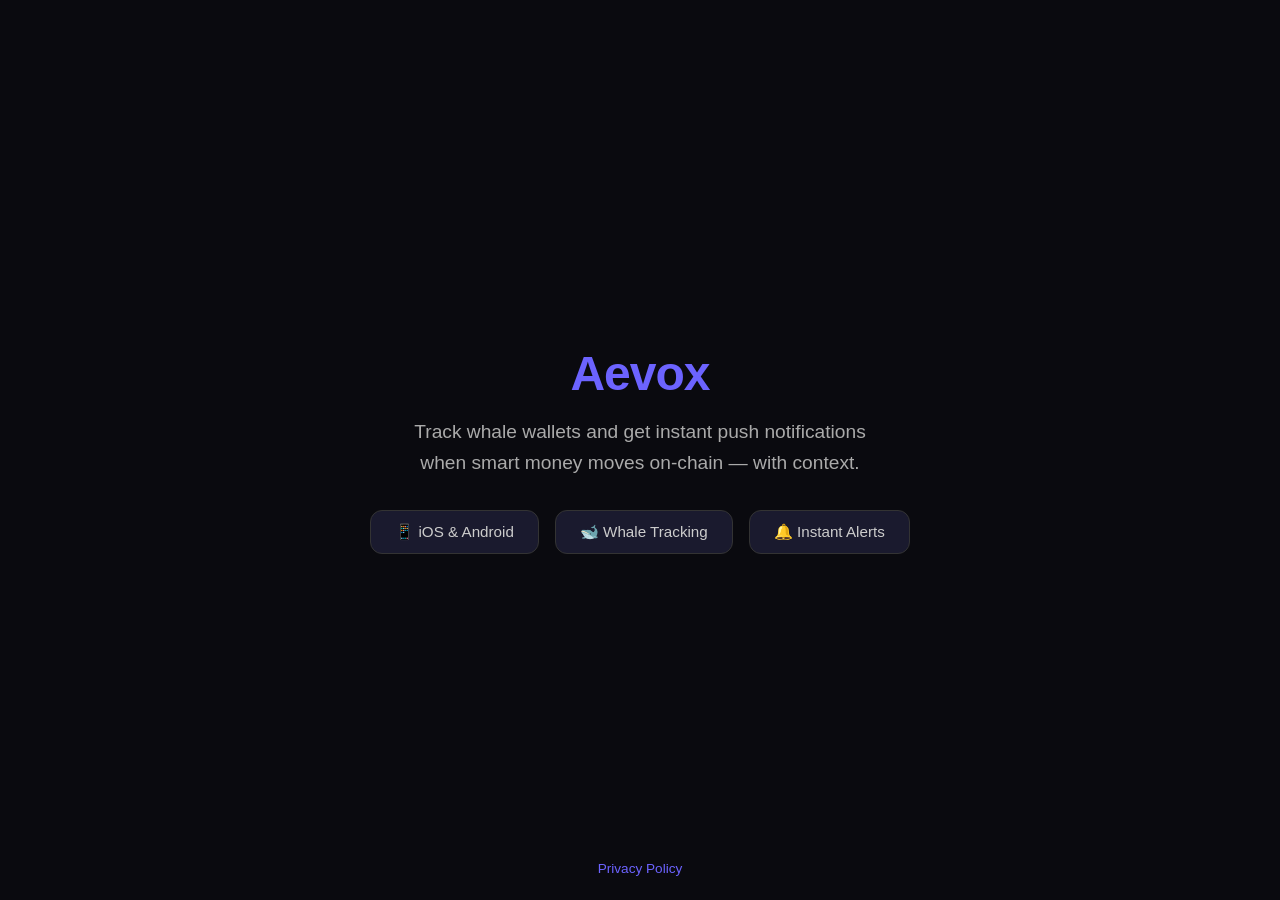
==== index.html @ 90ccec58 "Create index.html" ====
<!DOCTYPE html>
<html lang="en">
<head>
  <meta charset="UTF-8">
  <meta name="viewport" content="width=device-width, initial-scale=1.0">
  <title>Aevox — Whale Wallet Tracker</title>
  <style>
    * { margin: 0; padding: 0; box-sizing: border-box; }
    body { background: #0a0a0f; color: #fff; font-family: -apple-system, BlinkMacSystemFont, 'Segoe UI', sans-serif; min-height: 100vh; display: flex; flex-direction: column; align-items: center; justify-content: center; text-align: center; padding: 2rem; }
    h1 { font-size: 3rem; font-weight: 700; letter-spacing: -1px; margin-bottom: 1rem; }
    h1 span { color: #6C63FF; }
    p { font-size: 1.2rem; color: #aaa; max-width: 500px; line-height: 1.6; margin-bottom: 2rem; }
    .badges { display: flex; gap: 1rem; justify-content: center; flex-wrap: wrap; }
    .badge { background: #1a1a2e; border: 1px solid #333; padding: 0.75rem 1.5rem; border-radius: 12px; font-size: 0.95rem; color: #ccc; }
    footer { position: fixed; bottom: 1.5rem; font-size: 0.85rem; color: #555; }
    footer a { color: #6C63FF; text-decoration: none; }
  </style>
</head>
<body>
  <h1><span>Aevox</span></h1>
  <p>Track whale wallets and get instant push notifications when smart money moves on-chain — with context.</p>
  <div class="badges">
    <div class="badge">📱 iOS &amp; Android</div>
    <div class="badge">🐋 Whale Tracking</div>
    <div class="badge">🔔 Instant Alerts</div>
  </div>
  <footer><a href="privacy.html">Privacy Policy</a></footer>
</body>
</html>
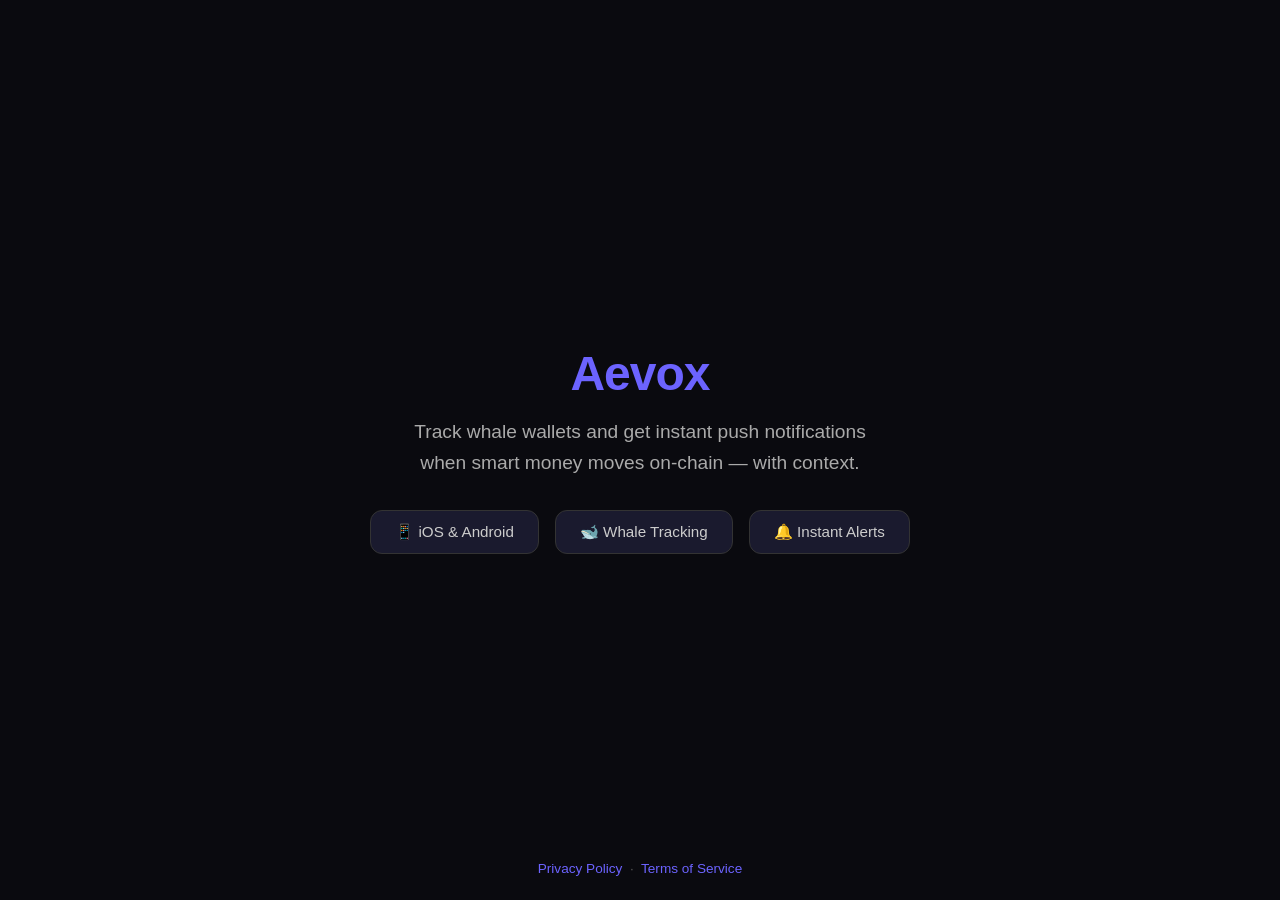
==== commit a6c0701e: "privacy and terms updates" ====
--- a/index.html
+++ b/index.html
@@ -24,6 +24,6 @@
     <div class="badge">🐋 Whale Tracking</div>
     <div class="badge">🔔 Instant Alerts</div>
   </div>
-  <footer><a href="privacy.html">Privacy Policy</a></footer>
+  <footer><a href="privacy.html">Privacy Policy</a> &nbsp;·&nbsp; <a href="terms.html">Terms of Service</a></footer>
 </body>
 </html>
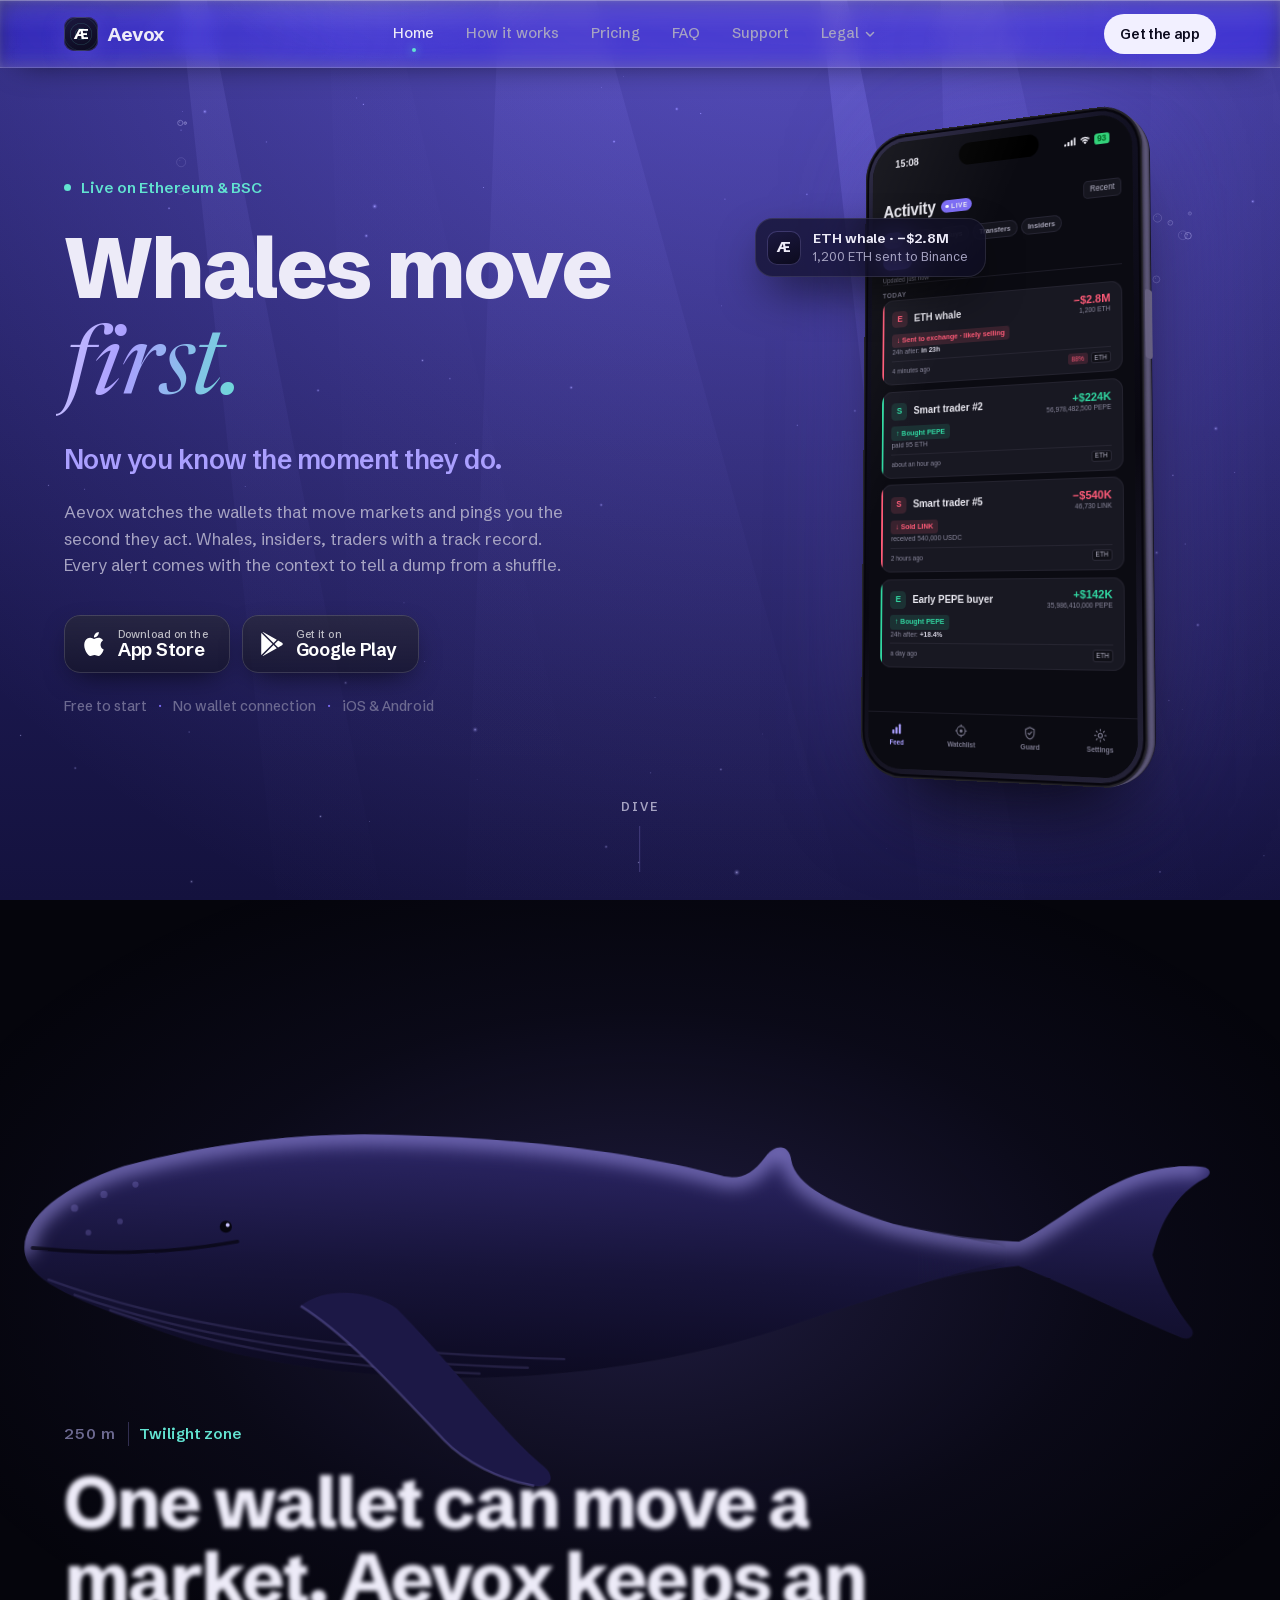
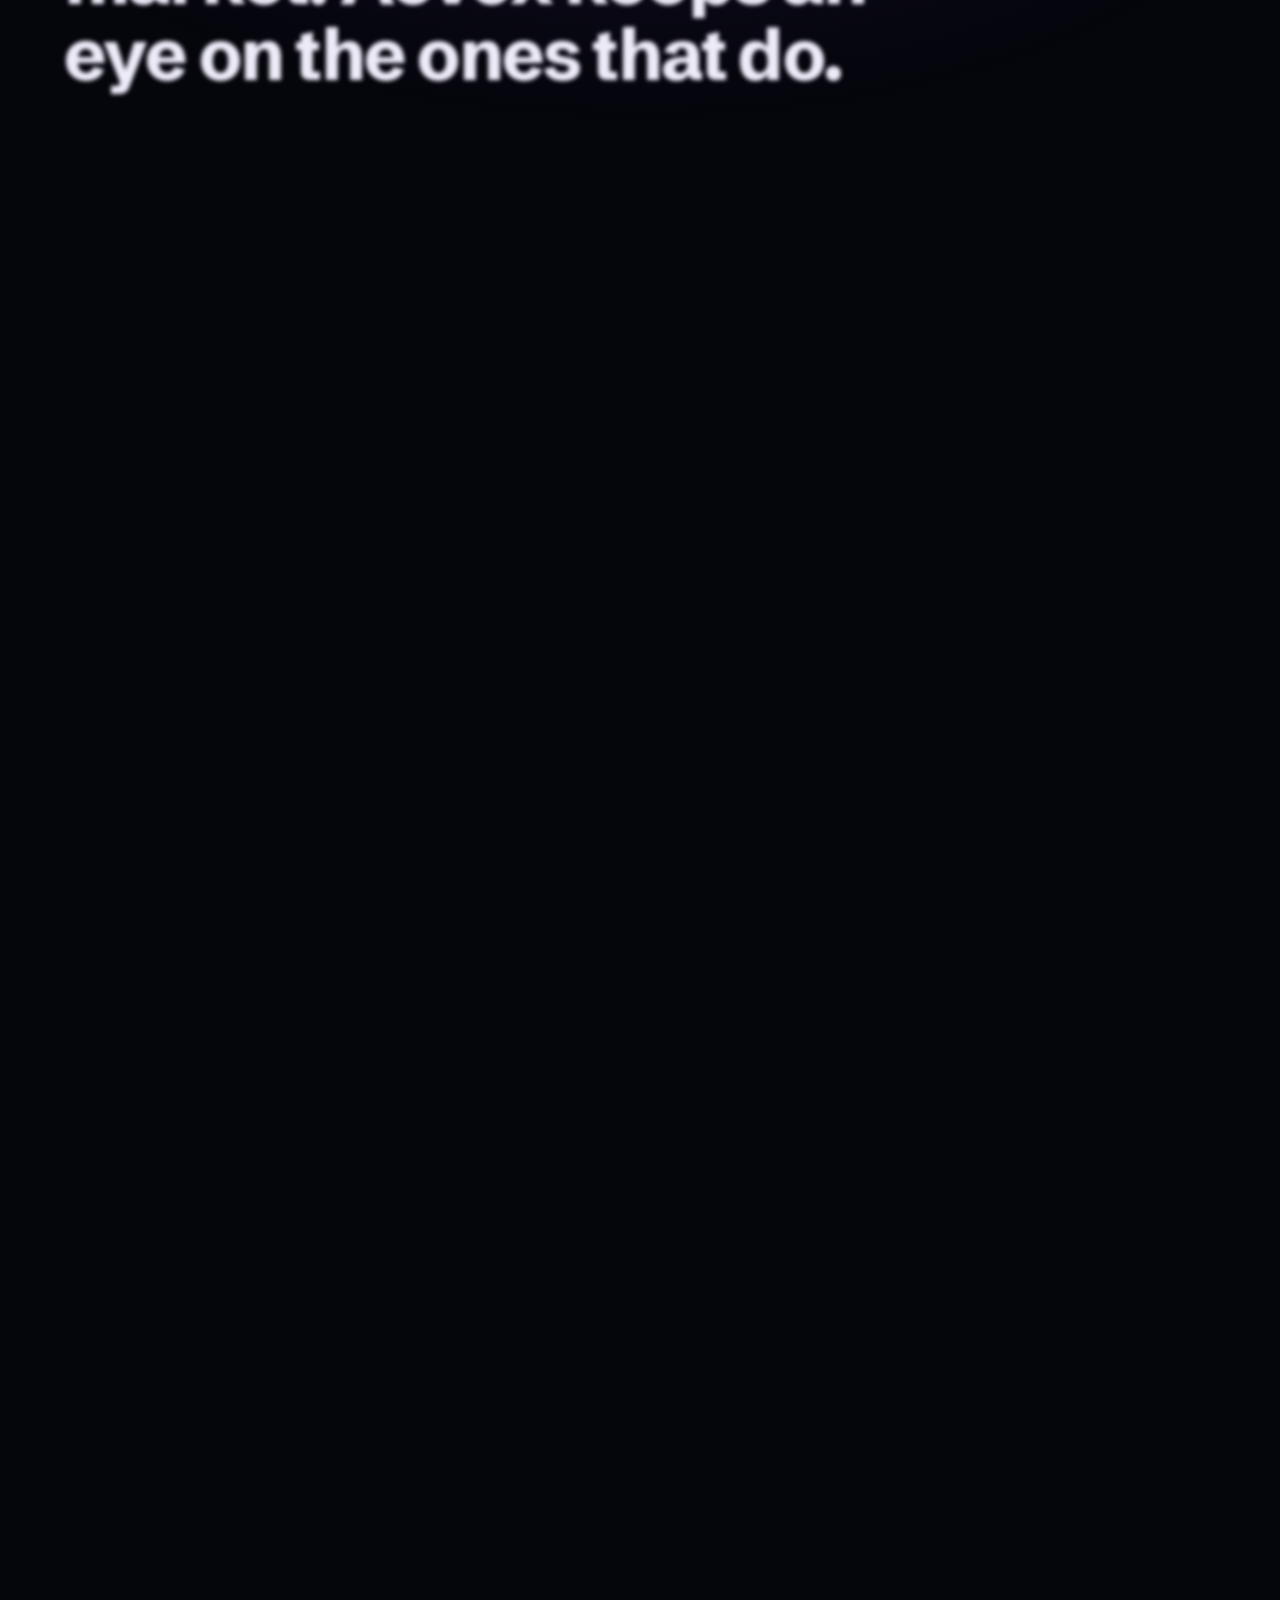
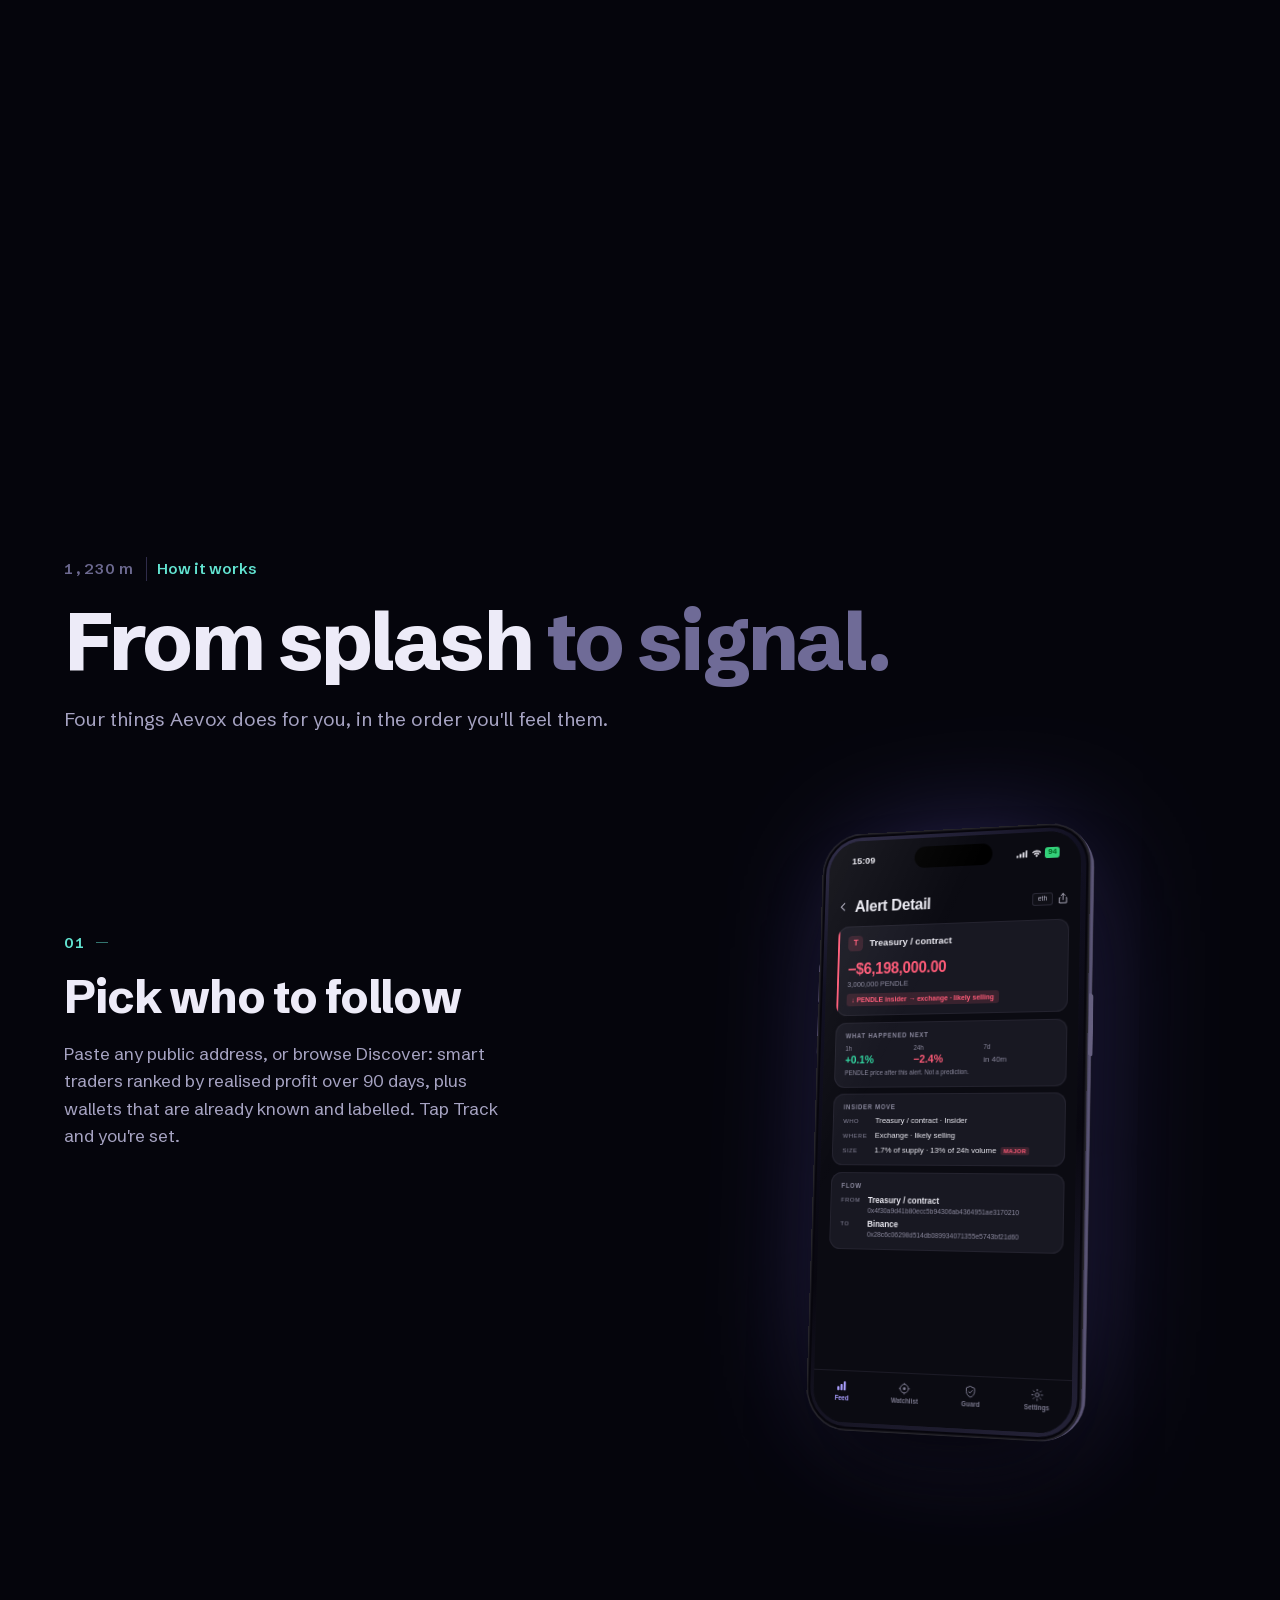
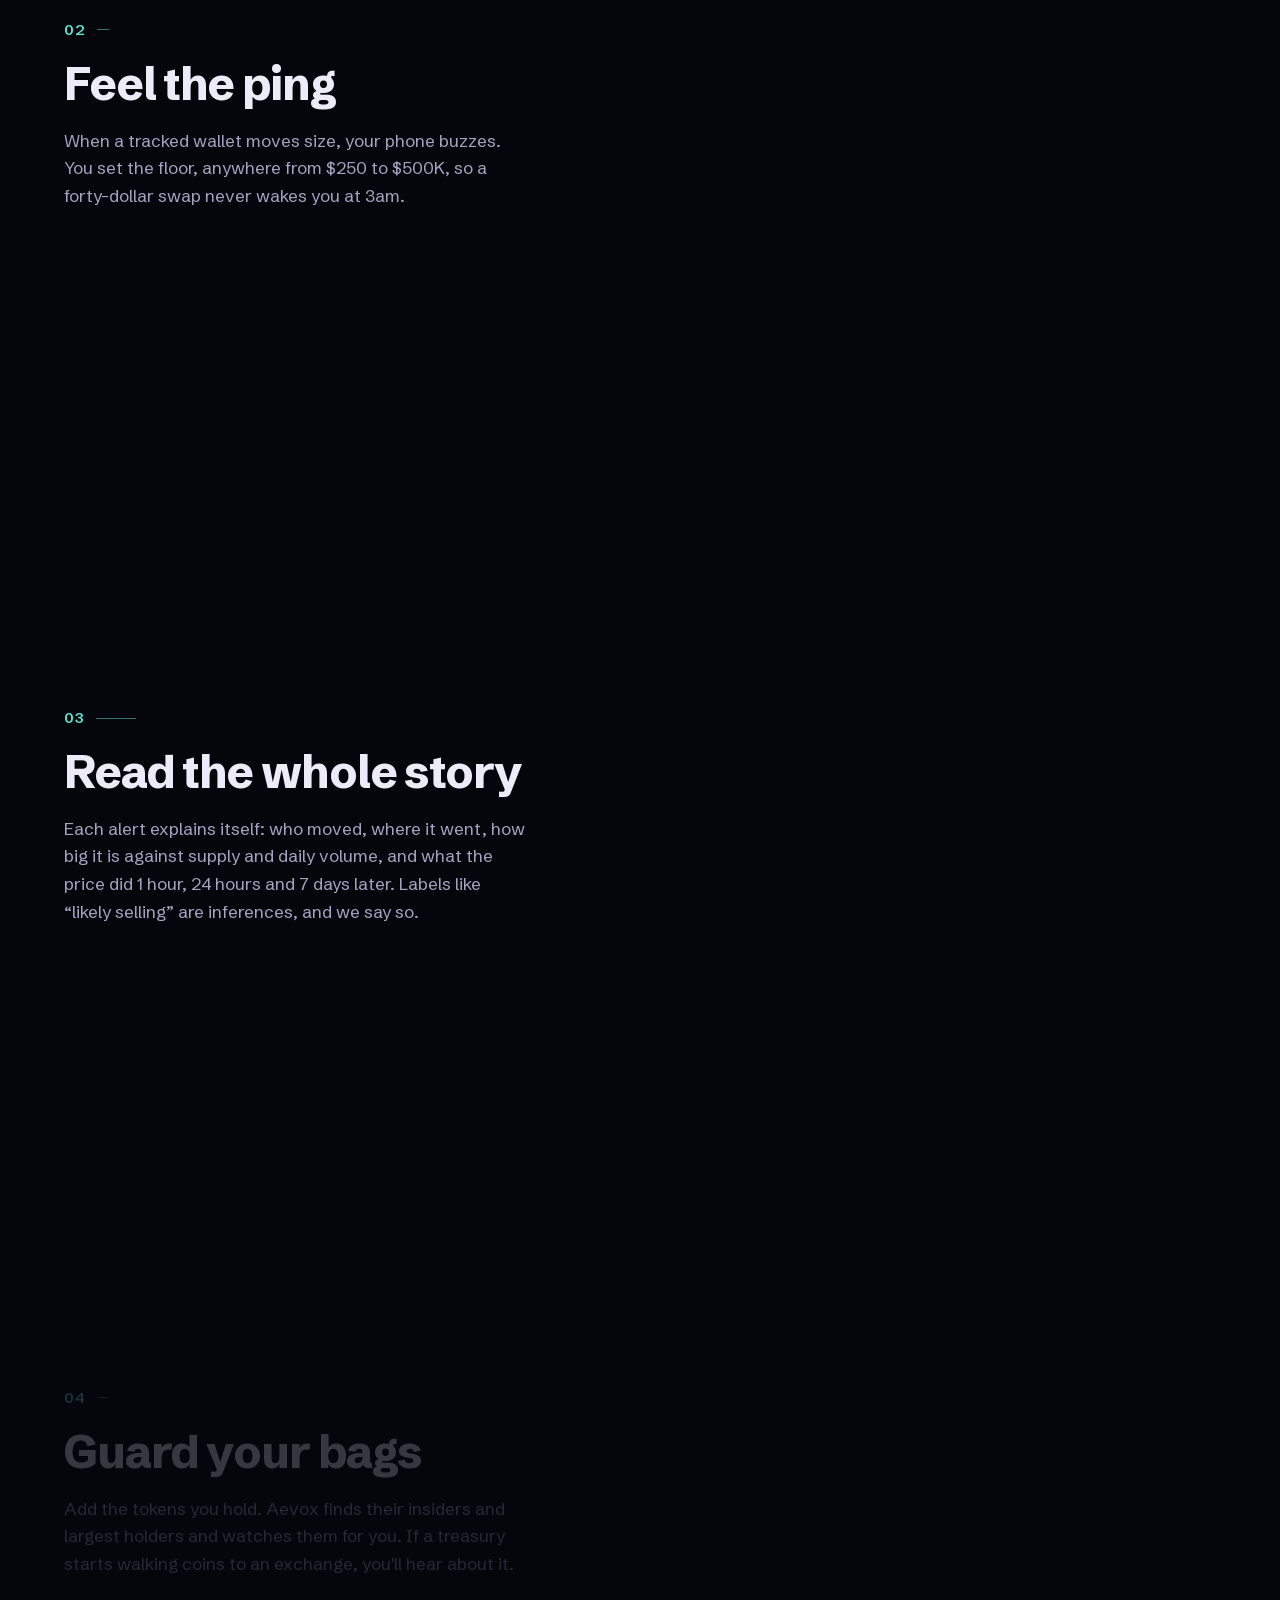
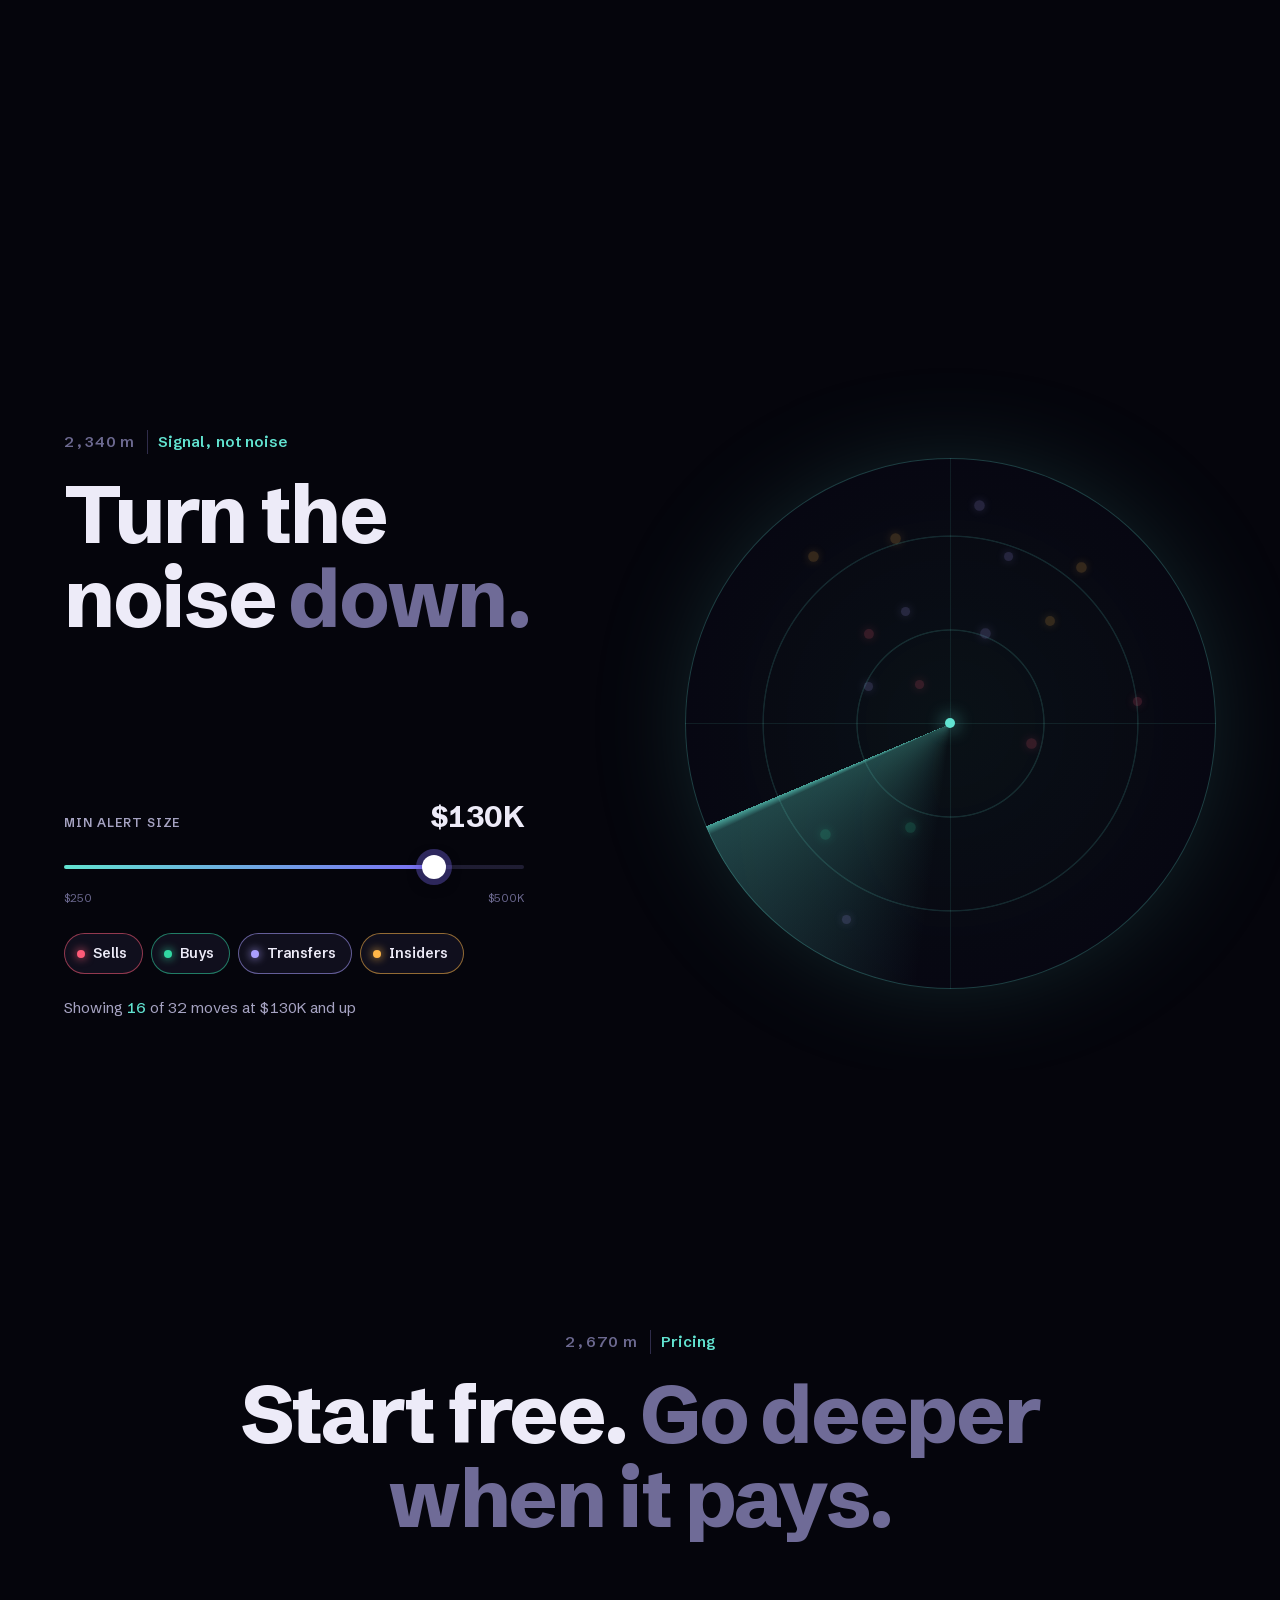
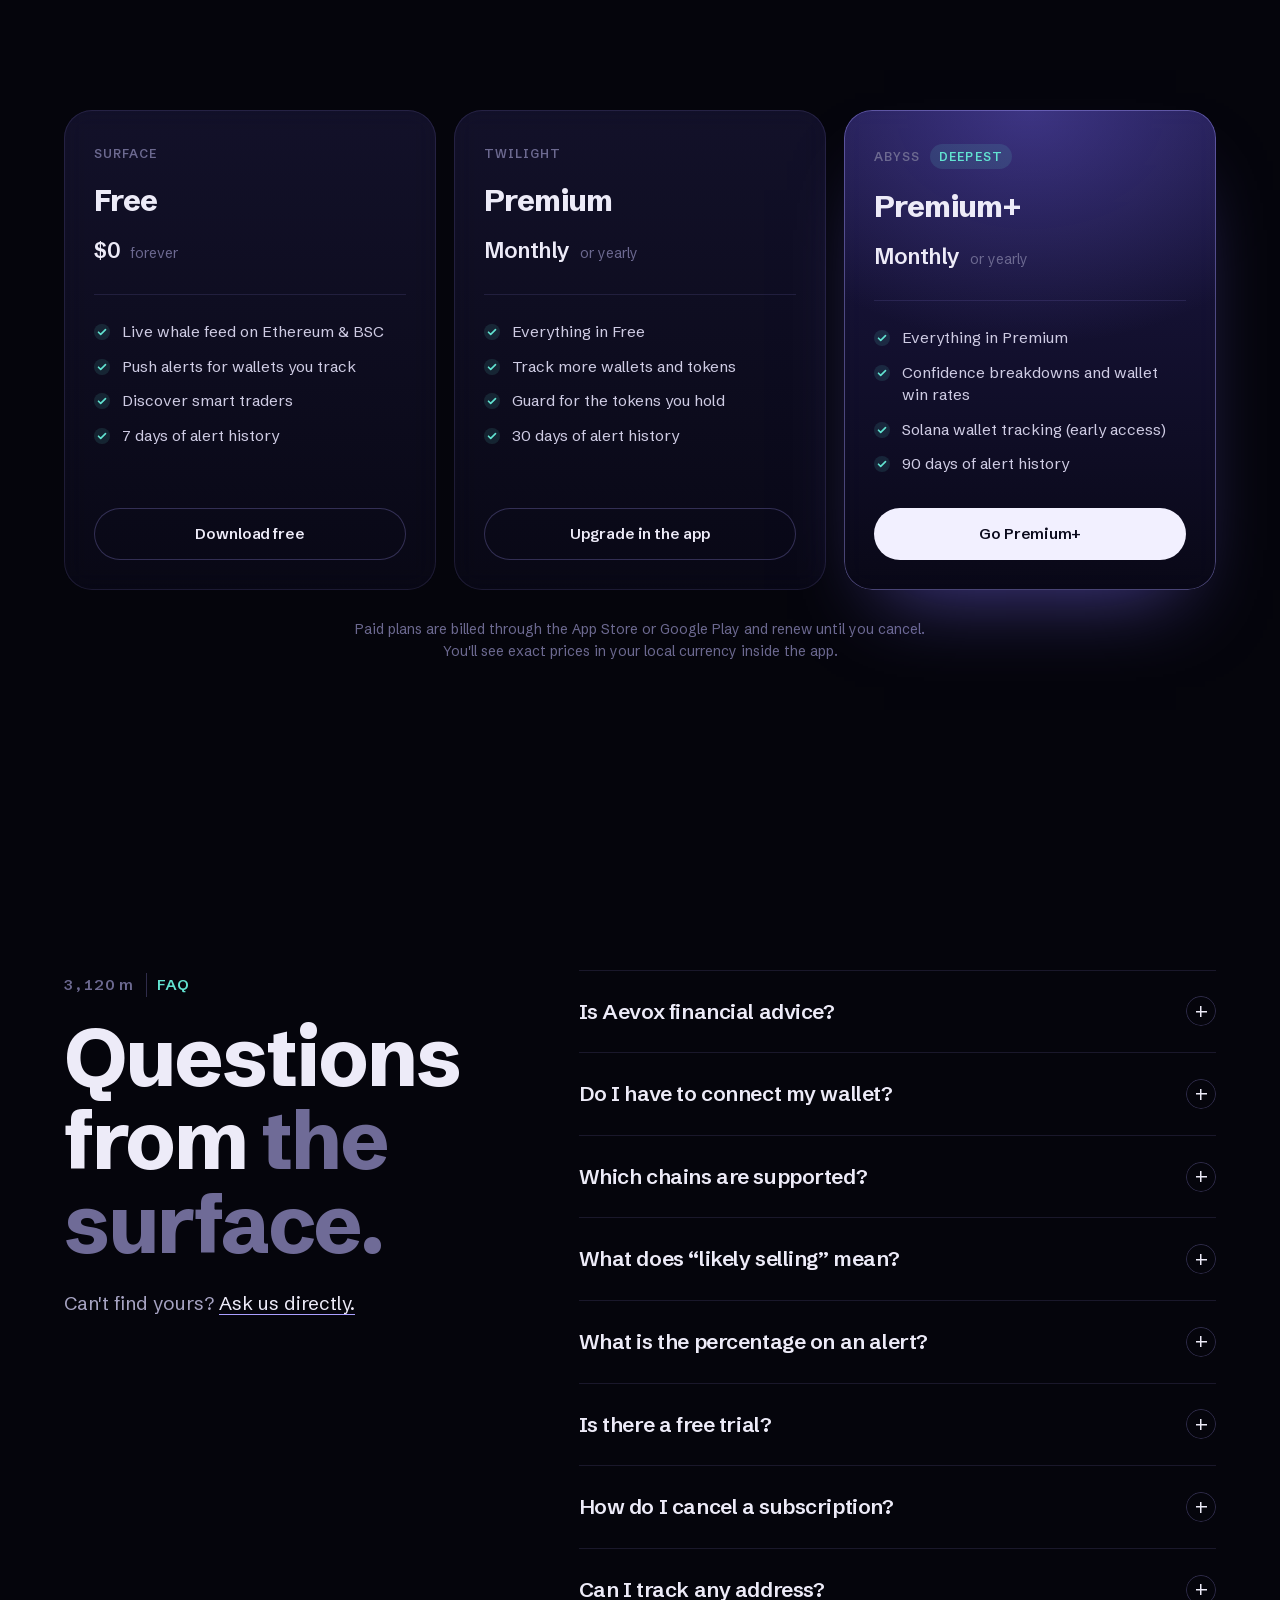
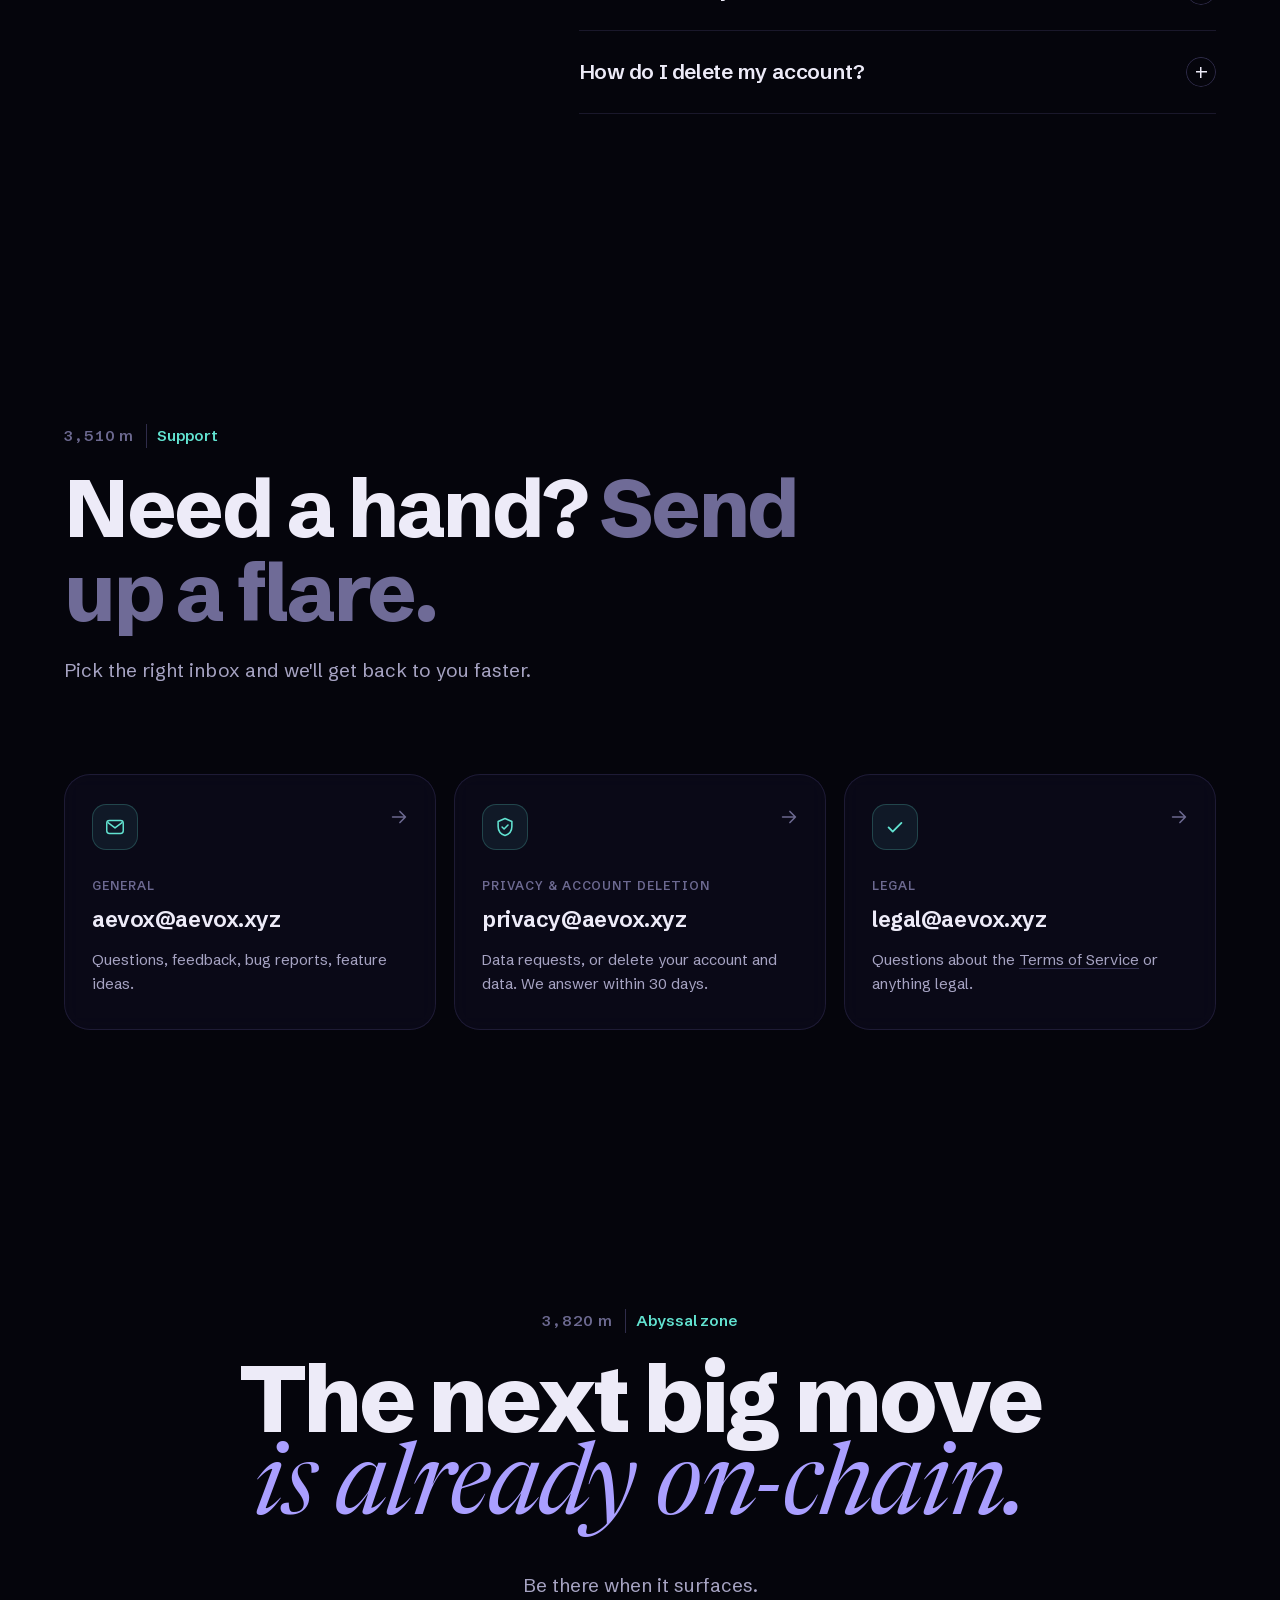
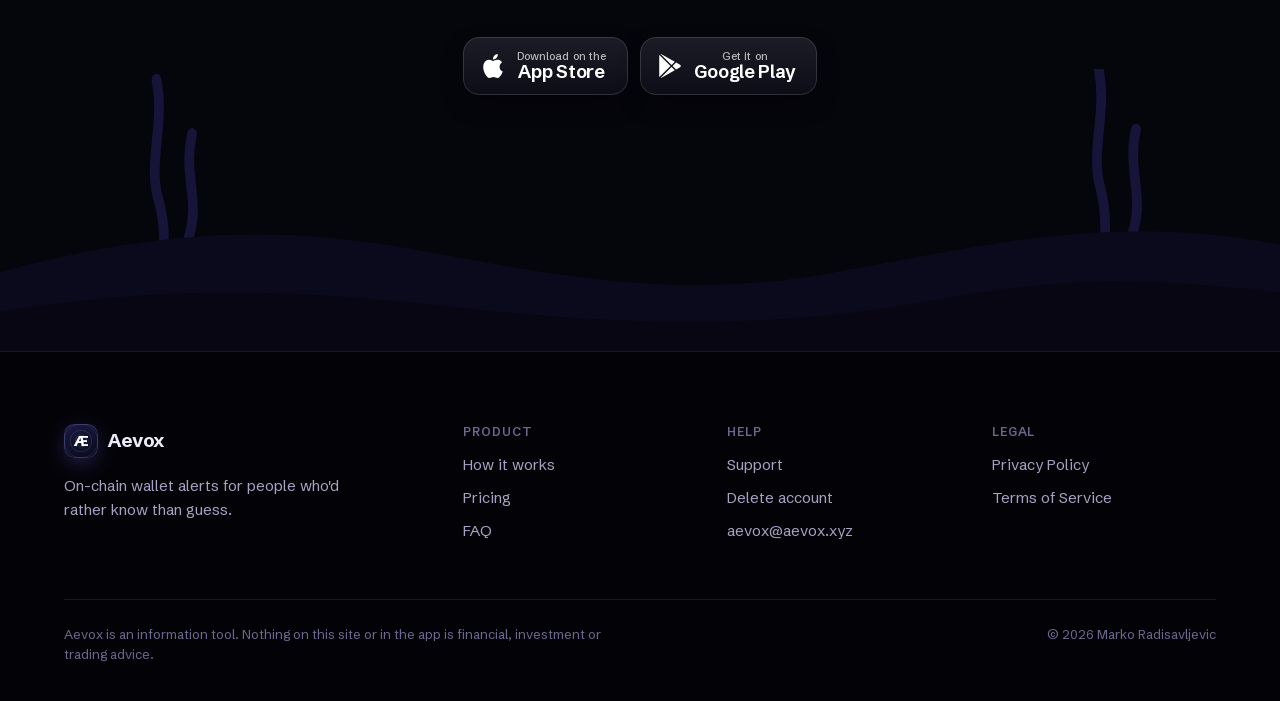
==== commit 23d49945: "initial landing page-wrapup" ====
--- a/index.html
+++ b/index.html
@@ -1,29 +1,532 @@
 <!DOCTYPE html>
-<html lang="en">
+<html lang="en" class="no-js">
 <head>
   <meta charset="UTF-8">
-  <meta name="viewport" content="width=device-width, initial-scale=1.0">
-  <title>Aevox — Whale Wallet Tracker</title>
-  <style>
-    * { margin: 0; padding: 0; box-sizing: border-box; }
-    body { background: #0a0a0f; color: #fff; font-family: -apple-system, BlinkMacSystemFont, 'Segoe UI', sans-serif; min-height: 100vh; display: flex; flex-direction: column; align-items: center; justify-content: center; text-align: center; padding: 2rem; }
-    h1 { font-size: 3rem; font-weight: 700; letter-spacing: -1px; margin-bottom: 1rem; }
-    h1 span { color: #6C63FF; }
-    p { font-size: 1.2rem; color: #aaa; max-width: 500px; line-height: 1.6; margin-bottom: 2rem; }
-    .badges { display: flex; gap: 1rem; justify-content: center; flex-wrap: wrap; }
-    .badge { background: #1a1a2e; border: 1px solid #333; padding: 0.75rem 1.5rem; border-radius: 12px; font-size: 0.95rem; color: #ccc; }
-    footer { position: fixed; bottom: 1.5rem; font-size: 0.85rem; color: #555; }
-    footer a { color: #6C63FF; text-decoration: none; }
-  </style>
+  <meta name="viewport" content="width=device-width, initial-scale=1, viewport-fit=cover">
+  <title>Aevox: Whale Wallet Alerts for iOS &amp; Android</title>
+  <meta name="description" content="Aevox tracks whale wallets, insiders and smart traders on-chain and sends you a push alert the moment they move, with the context to understand why.">
+  <meta name="apple-itunes-app" content="app-id=6760921113">
+  <meta name="theme-color" content="#04040a">
+  <link rel="canonical" href="https://aevox.xyz/">
+
+  <meta property="og:type" content="website">
+  <meta property="og:site_name" content="Aevox">
+  <meta property="og:url" content="https://aevox.xyz/">
+  <meta property="og:title" content="Aevox: Whales move first. Now you know the moment they do.">
+  <meta property="og:description" content="Real-time whale alerts, insider selling warnings and smart traders worth following. Free on iOS and Android.">
+  <meta property="og:image" content="https://aevox.xyz/assets/img/og-image.jpg">
+  <meta property="og:image:width" content="1200">
+  <meta property="og:image:height" content="630">
+  <meta name="twitter:card" content="summary_large_image">
+
+  <link rel="icon" href="/assets/img/favicon.svg" type="image/svg+xml">
+  <link rel="apple-touch-icon" href="/assets/img/apple-touch-icon.png">
+  <link rel="preload" href="/assets/fonts/schibsted-grotesk.woff2" as="font" type="font/woff2" crossorigin>
+  <link rel="preload" href="/assets/fonts/newsreader-italic.woff2" as="font" type="font/woff2" crossorigin>
+  <link rel="stylesheet" href="/assets/css/site.css">
+  <link rel="stylesheet" href="/assets/css/home.css">
 </head>
-<body>
-  <h1><span>Aevox</span></h1>
-  <p>Track whale wallets and get instant push notifications when smart money moves on-chain — with context.</p>
-  <div class="badges">
-    <div class="badge">📱 iOS &amp; Android</div>
-    <div class="badge">🐋 Whale Tracking</div>
-    <div class="badge">🔔 Instant Alerts</div>
+
+<body class="home">
+  <a class="skip-link" href="#main">Skip to content</a>
+
+  <!-- Icon sprite -->
+  <svg width="0" height="0" style="position:absolute" aria-hidden="true">
+    <filter id="nav-glass" x="0" y="0" width="100%" height="100%" color-interpolation-filters="sRGB">
+      <feTurbulence type="fractalNoise" baseFrequency="0.0035 0.045" numOctaves="2" seed="7" result="noise"/>
+      <feGaussianBlur in="noise" stdDeviation="2.5" result="soft"/>
+      <feDisplacementMap in="SourceGraphic" in2="soft" scale="34" xChannelSelector="R" yChannelSelector="G"/>
+    </filter>
+    <symbol id="i-apple" viewBox="0 0 24 24"><path fill="currentColor" d="M12.152 6.896c-.948 0-2.415-1.078-3.96-1.04-2.04.027-3.91 1.183-4.961 3.014-2.117 3.675-.546 9.103 1.519 12.09 1.013 1.454 2.208 3.09 3.792 3.039 1.52-.065 2.09-.987 3.935-.987 1.831 0 2.35.987 3.96.948 1.637-.026 2.676-1.48 3.676-2.948 1.156-1.688 1.636-3.325 1.662-3.415-.039-.013-3.182-1.221-3.22-4.857-.026-3.04 2.48-4.494 2.597-4.559-1.429-2.09-3.623-2.324-4.39-2.376-2-.156-3.675 1.09-4.61 1.09zM15.53 3.83c.843-1.012 1.4-2.427 1.245-3.83-1.207.052-2.662.805-3.532 1.818-.78.896-1.454 2.338-1.273 3.714 1.338.104 2.715-.688 3.559-1.701"/></symbol>
+    <symbol id="i-play" viewBox="0 0 24 24"><path fill="currentColor" d="M22.018 13.298l-3.919 2.218-3.515-3.493 3.543-3.521 3.891 2.202a1.49 1.49 0 0 1 0 2.594zM1.337.924a1.486 1.486 0 0 0-.112.568v21.017c0 .217.045.419.124.6l11.155-11.087L1.337.924zm12.207 10.065l3.258-3.238L3.45.195a1.466 1.466 0 0 0-.946-.179l11.04 10.973zm0 2.067l-11 10.933c.298.036.612-.016.906-.183l13.324-7.54-3.23-3.21z"/></symbol>
+    <symbol id="i-chev" viewBox="0 0 10 10"><path d="M1.5 3.5 5 7l3.5-3.5" fill="none" stroke="currentColor" stroke-width="1.5" stroke-linecap="round" stroke-linejoin="round"/></symbol>
+    <symbol id="i-signal" viewBox="0 0 18 12"><rect x="0" y="8" width="3" height="4" rx="1"/><rect x="5" y="5.5" width="3" height="6.5" rx="1"/><rect x="10" y="3" width="3" height="9" rx="1"/><rect x="15" y="0" width="3" height="12" rx="1"/></symbol>
+    <symbol id="i-wifi" viewBox="0 0 16 12"><path d="M8 11.6 10.3 9a3.3 3.3 0 0 0-4.6 0zM3.4 6.5a6.7 6.7 0 0 1 9.2 0l-1.4 1.6a4.6 4.6 0 0 0-6.4 0zM.9 3.7a10.4 10.4 0 0 1 14.2 0l-1.4 1.6a8.3 8.3 0 0 0-11.4 0z"/></symbol>
+    <symbol id="i-feed" viewBox="0 0 24 24"><rect x="4" y="13" width="4" height="7" rx="1.2"/><rect x="10" y="9" width="4" height="11" rx="1.2"/><rect x="16" y="4" width="4" height="16" rx="1.2"/></symbol>
+    <symbol id="i-target" viewBox="0 0 24 24"><g fill="none" stroke="currentColor" stroke-width="1.7"><circle cx="12" cy="12" r="7.5"/><path d="M12 1.8v3M12 19.2v3M1.8 12h3M19.2 12h3"/></g><circle cx="12" cy="12" r="2.6"/></symbol>
+    <symbol id="i-shield" viewBox="0 0 24 24"><g fill="none" stroke="currentColor" stroke-width="1.7" stroke-linejoin="round" stroke-linecap="round"><path d="M12 2.8 19.5 6v5.4c0 4.6-3.2 8.5-7.5 9.9-4.3-1.4-7.5-5.3-7.5-9.9V6z"/><path d="m8.8 12 2.2 2.2 4.3-4.4"/></g></symbol>
+    <symbol id="i-gear" viewBox="0 0 24 24"><g fill="none" stroke="currentColor" stroke-width="1.7" stroke-linecap="round"><circle cx="12" cy="12" r="3.4"/><path d="M12 2.5v2.2M12 19.3v2.2M2.5 12h2.2M19.3 12h2.2M5.3 5.3l1.5 1.5M17.2 17.2l1.5 1.5M5.3 18.7l1.5-1.5M17.2 6.8l1.5-1.5"/></g></symbol>
+    <symbol id="i-back" viewBox="0 0 24 24"><path d="M15 5 8 12l7 7" fill="none" stroke="currentColor" stroke-width="2" stroke-linecap="round" stroke-linejoin="round"/></symbol>
+    <symbol id="i-share" viewBox="0 0 24 24"><g fill="none" stroke="currentColor" stroke-width="1.7" stroke-linecap="round" stroke-linejoin="round"><path d="M12 3v12M8 7l4-4 4 4"/><path d="M6 11H5v10h14V11h-1"/></g></symbol>
+    <symbol id="i-warn" viewBox="0 0 24 24"><g fill="none" stroke="currentColor" stroke-width="2" stroke-linecap="round" stroke-linejoin="round"><path d="M12 3 2.5 20h19z"/><path d="M12 10v4.5M12 17.4v.1"/></g></symbol>
+    <symbol id="i-check" viewBox="0 0 24 24"><path d="m5 12.5 4.5 4.5L19 7.5" fill="none" stroke="currentColor" stroke-width="2" stroke-linecap="round" stroke-linejoin="round"/></symbol>
+    <symbol id="i-mail" viewBox="0 0 24 24"><g fill="none" stroke="currentColor" stroke-width="1.6" stroke-linejoin="round"><rect x="3" y="5" width="18" height="14" rx="3"/><path d="m4 7 8 6 8-6"/></g></symbol>
+    <symbol id="i-arrow" viewBox="0 0 24 24"><path d="M5 12h14M13 6l6 6-6 6" fill="none" stroke="currentColor" stroke-width="1.8" stroke-linecap="round" stroke-linejoin="round"/></symbol>
+  </svg>
+
+  <canvas class="ocean" aria-hidden="true"></canvas>
+
+  <!-- ============ Navigation ============ -->
+  <header class="nav" data-nav>
+    <a class="brand" href="/#top" aria-label="Aevox home"><span class="brand-mark" aria-hidden="true">Æ</span><span>Aevox</span></a>
+
+    <nav class="nav-links" aria-label="Primary">
+      <a href="/#top" data-nav-link="top">Home</a>
+      <a href="/#how" data-nav-link="how">How it works</a>
+      <a href="/#pricing" data-nav-link="pricing">Pricing</a>
+      <a href="/#faq" data-nav-link="faq">FAQ</a>
+      <a href="/#support" data-nav-link="support">Support</a>
+      <div class="nav-legal">
+        <button type="button" aria-expanded="false" aria-controls="legal-menu" data-legal-toggle>Legal <svg aria-hidden="true"><use href="#i-chev"/></svg></button>
+        <div class="legal-menu" id="legal-menu" hidden>
+          <a href="/privacy.html">Privacy Policy<small>What we collect and why</small></a>
+          <a href="/terms.html">Terms of Service<small>The rules for using Aevox</small></a>
+        </div>
+      </div>
+    </nav>
+
+    <div class="nav-end">
+      <span class="nav-depth mono" data-depth-readout aria-hidden="true">0 m</span>
+      <a class="btn btn-sm btn-light" href="#download" data-store="auto">Get the app</a>
+      <button class="nav-toggle" type="button" aria-label="Open menu" aria-expanded="false" aria-controls="mobile-menu" data-menu-toggle><span></span><span></span></button>
+    </div>
+  </header>
+
+  <div class="mobile-menu" id="mobile-menu" data-menu>
+    <ol>
+      <li><a href="/#top">Home</a></li>
+      <li><a href="/#how">How it works</a></li>
+      <li><a href="/#pricing">Pricing</a></li>
+      <li><a href="/#faq">FAQ</a></li>
+      <li><a href="/#support">Support</a></li>
+    </ol>
+    <div>
+      <div class="mobile-menu-legal"><a href="/privacy.html">Privacy Policy</a><a href="/terms.html">Terms of Service</a></div>
+      <div class="store-row">
+        <a class="store-btn" href="https://apps.apple.com/us/app/aevox/id6760921113" data-store="ios"><svg aria-hidden="true"><use href="#i-apple"/></svg><span><small>Download on the</small><b>App Store</b></span></a>
+        <a class="store-btn" href="https://play.google.com/store/apps/details?id=com.aevox.aevox" data-store="android"><svg aria-hidden="true"><use href="#i-play"/></svg><span><small>Get it on</small><b>Google Play</b></span></a>
+      </div>
+    </div>
   </div>
-  <footer><a href="privacy.html">Privacy Policy</a> &nbsp;·&nbsp; <a href="terms.html">Terms of Service</a></footer>
+
+  <!-- Depth gauge -->
+  <aside class="gauge" aria-hidden="true">
+    <div class="gauge-track">
+      <span class="gauge-fill"></span>
+      <ol class="gauge-ticks"><li>0</li><li>1000</li><li>2000</li><li>3000</li><li>4000</li></ol>
+      <span class="gauge-marker"><b class="mono" data-depth-value>0</b><i class="mono">m</i></span>
+    </div>
+    <p class="gauge-zone mono" data-depth-zone>Sunlight zone</p>
+  </aside>
+
+  <main id="main">
+
+    <!-- ============ Hero ============ -->
+    <section class="hero" id="top" data-section="top">
+      <div class="hero-inner wrap">
+        <div class="hero-copy">
+          <p class="eyebrow mono hero-anim" style="--d:0"><span class="live-dot"></span>Live on Ethereum &amp; BSC</p>
+          <h1 class="hero-title">
+            <span class="line"><span class="hero-anim" style="--d:1">Whales move</span></span>
+            <span class="line"><span class="hero-anim serif" style="--d:2">first.</span></span>
+          </h1>
+          <p class="hero-sub hero-anim" style="--d:3">Now you know the moment they do.</p>
+          <p class="hero-body hero-anim" style="--d:4">Aevox watches the wallets that move markets and pings you the second they act. Whales, insiders, traders with a track record. Every alert comes with the context to tell a dump from a shuffle.</p>
+          <div class="store-row hero-anim" style="--d:5">
+            <a class="store-btn" href="https://apps.apple.com/us/app/aevox/id6760921113" data-store="ios"><svg aria-hidden="true"><use href="#i-apple"/></svg><span><small>Download on the</small><b>App Store</b></span></a>
+            <a class="store-btn" href="https://play.google.com/store/apps/details?id=com.aevox.aevox" data-store="android"><svg aria-hidden="true"><use href="#i-play"/></svg><span><small>Get it on</small><b>Google Play</b></span></a>
+          </div>
+          <p class="hero-note mono hero-anim" style="--d:6">Free to start <i>·</i> No wallet connection <i>·</i> iOS &amp; Android</p>
+        </div>
+
+        <div class="hero-stage hero-anim" style="--d:3" data-hero-stage>
+          <div class="sonar-rings" aria-hidden="true"><span></span><span></span><span></span></div>
+          <div class="phone-holder" data-phone-holder>
+          <div class="phone" data-tilt>
+            <div class="phone-screen">
+              <div class="scr scr-feed">
+                <div class="sb"><span>15:08</span><span class="sb-icons"><svg><use href="#i-signal"/></svg><svg><use href="#i-wifi"/></svg><span class="batt">93</span></span></div>
+                <div class="scr-head"><h3>Activity</h3><span class="live-pill">LIVE</span><span class="sort-pill">Recent</span></div>
+                <div class="chips"><span class="chip on">All</span><span class="chip">Sells</span><span class="chip">Buys</span><span class="chip">Transfers</span><span class="chip">Insiders</span></div>
+                <div class="chips"><span class="chip on dot">ETH</span><span class="chip dot dim">BSC</span></div>
+                <p class="scr-updated">Updated just now</p>
+                <p class="scr-day">TODAY</p>
+                <div class="feed-list" data-feed>
+                  <article class="tx sell"><div class="tx-top"><span class="av">E</span><b>ETH whale</b><span class="amt">−$2.8M<small>1,200 ETH</small></span></div><span class="tag">↓ Sent to exchange · likely selling</span><p class="tx-meta">24h after: <b>in 23h</b></p><div class="tx-foot"><span>4 minutes ago</span><span class="pill conf">88%</span><span class="pill">ETH</span></div></article>
+                  <article class="tx buy"><div class="tx-top"><span class="av">S</span><b>Smart trader #2</b><span class="amt">+$224K<small>56,978,482,500 PEPE</small></span></div><span class="tag">↑ Bought PEPE</span><p class="tx-meta">paid 95 ETH</p><div class="tx-foot"><span>about an hour ago</span><span class="pill">ETH</span></div></article>
+                  <article class="tx sell"><div class="tx-top"><span class="av">S</span><b>Smart trader #5</b><span class="amt">−$540K<small>46,730 LINK</small></span></div><span class="tag">↓ Sold LINK</span><p class="tx-meta">received 540,000 USDC</p><div class="tx-foot"><span>2 hours ago</span><span class="pill">ETH</span></div></article>
+                  <article class="tx buy"><div class="tx-top"><span class="av">E</span><b>Early PEPE buyer</b><span class="amt">+$142K<small>35,986,410,000 PEPE</small></span></div><span class="tag">↑ Bought PEPE</span><p class="tx-meta">24h after: <b>+18.4%</b></p><div class="tx-foot"><span>a day ago</span><span class="pill">ETH</span></div></article>
+                </div>
+                <nav class="tabbar" aria-hidden="true"><span class="on"><svg><use href="#i-feed"/></svg>Feed</span><span><svg><use href="#i-target"/></svg>Watchlist</span><span><svg><use href="#i-shield"/></svg>Guard</span><span><svg><use href="#i-gear"/></svg>Settings</span></nav>
+              </div>
+            </div>
+          </div>
+          </div>
+          <div class="float-alert" data-float-alert aria-hidden="true">
+            <span class="float-icon">Æ</span>
+            <span><b data-float-title>ETH whale · −$2.8M</b><small data-float-body>1,200 ETH sent to Binance</small></span>
+          </div>
+        </div>
+      </div>
+
+      <a class="dive-cue" href="#wake"><span class="mono">Dive</span><i aria-hidden="true"></i></a>
+    </section>
+
+    <!-- ============ Whale pass ============ -->
+    <section class="wake" id="wake" aria-label="What Aevox watches">
+      <div class="wake-sticky">
+        <div class="wake-glow" aria-hidden="true"></div>
+        <div class="whale" data-whale aria-hidden="true">
+          <!-- three layers: only the tail and fin move, so the body (with its blur) never repaints -->
+
+          <svg class="whale-body" viewBox="0 0 1010 420">
+            <defs>
+              <linearGradient id="wb" gradientUnits="userSpaceOnUse" x1="0" y1="100" x2="0" y2="312">
+                <stop offset="0" stop-color="#2d2769"/>
+                <stop offset=".55" stop-color="#17143a"/>
+                <stop offset="1" stop-color="#0c0a20"/>
+              </linearGradient>
+              <clipPath id="whale-body-clip"><path d="M20 216C14 190 44 160 100 140 160 122 228 110 300 108 420 106 520 116 596 134 612 138 622 132 632 118 640 106 652 106 654 120 658 140 690 156 740 170 790 180 816 182 828 185C838 188 838 197 828 200C790 210 730 230 660 256 580 286 480 306 380 308 280 310 196 298 128 274 70 254 26 240 20 216Z"/></clipPath>
+              <filter id="whale-soft" x="-5%" y="-20%" width="110%" height="140%"><feGaussianBlur stdDeviation="7"/></filter>
+            </defs>
+            <path fill="url(#wb)" d="M20 216C14 190 44 160 100 140 160 122 228 110 300 108 420 106 520 116 596 134 612 138 622 132 632 118 640 106 652 106 654 120 658 140 690 156 740 170 790 180 816 182 828 185C838 188 838 197 828 200C790 210 730 230 660 256 580 286 480 306 380 308 280 310 196 298 128 274 70 254 26 240 20 216Z"/>
+            <g clip-path="url(#whale-body-clip)"><path fill="none" stroke="#b3a8ff" stroke-opacity=".55" stroke-width="16" filter="url(#whale-soft)" d="M20 216C14 190 44 160 100 140 160 122 228 110 300 108 420 106 520 116 596 134 612 138 622 132 632 118 640 106 652 106 654 120 658 140 690 156 740 170 790 180 816 182 840 184"/></g>
+            <g fill="none" stroke="#a79bff" stroke-opacity=".14" stroke-width="2" stroke-linecap="round"><path d="M40 236C140 270 280 290 470 290"/><path d="M62 248C160 280 290 298 440 298"/><path d="M92 260C180 288 290 304 400 304"/></g>
+            <path fill="none" stroke="#06050f" stroke-opacity=".7" stroke-width="3" stroke-linecap="round" d="M26 210C80 214 140 212 196 200"/>
+            <circle cx="186" cy="188" r="5" fill="#06050f"/><circle cx="187.5" cy="186.5" r="1.6" fill="#c9c2ff"/>
+            <g fill="#a79bff" fill-opacity=".22"><circle cx="60" cy="176" r="3"/><circle cx="84" cy="164" r="3"/><circle cx="110" cy="155" r="2.6"/><circle cx="72" cy="196" r="2.4"/><circle cx="98" cy="186" r="2.4"/></g>
+          </svg>
+          <svg class="whale-tail" viewBox="0 0 1010 420">
+            <defs>
+              <linearGradient id="wbt" gradientUnits="userSpaceOnUse" x1="0" y1="100" x2="0" y2="312"><stop offset="0" stop-color="#2d2769"/><stop offset=".55" stop-color="#17143a"/><stop offset="1" stop-color="#0c0a20"/></linearGradient>
+              <clipPath id="whale-tail-clip"><path d="M752 171C790 179 816 182 845 182 870 170 900 140 940 124 962 116 984 114 998 116 1004 118 1002 124 996 126 976 138 962 160 956 190 964 214 978 236 990 250 994 256 988 260 982 258 940 242 890 218 845 202 815 206 790 212 752 222 744 205 744 188 752 171Z"/></clipPath>
+              <linearGradient id="whale-tail-fade" gradientUnits="userSpaceOnUse" x1="760" y1="0" x2="835" y2="0"><stop offset="0" stop-color="#fff" stop-opacity="0"/><stop offset="1" stop-color="#fff"/></linearGradient>
+              <mask id="whale-tail-mask" maskUnits="userSpaceOnUse" x="0" y="0" width="1010" height="420"><rect x="0" y="0" width="1010" height="420" fill="url(#whale-tail-fade)"/></mask>
+              <filter id="whale-tail-soft" x="-5%" y="-30%" width="110%" height="160%"><feGaussianBlur stdDeviation="7"/></filter>
+            </defs>
+            <g mask="url(#whale-tail-mask)">
+            <path fill="url(#wbt)" d="M752 171C790 179 816 182 845 182 870 170 900 140 940 124 962 116 984 114 998 116 1004 118 1002 124 996 126 976 138 962 160 956 190 964 214 978 236 990 250 994 256 988 260 982 258 940 242 890 218 845 202 815 206 790 212 752 222 744 205 744 188 752 171Z"/>
+            <g clip-path="url(#whale-tail-clip)"><path fill="none" stroke="#b3a8ff" stroke-opacity=".55" stroke-width="16" filter="url(#whale-tail-soft)" d="M690 156C740 170 790 180 845 182 870 170 900 140 940 124 962 116 984 114 998 116"/></g>
+            </g>
+          </svg>
+          <svg class="whale-fin" viewBox="0 0 1010 420"><path fill="#1c1846" d="M250 252C290 276 330 318 372 360 390 378 420 392 448 396 462 398 466 388 456 380 420 352 380 300 330 252 306 236 268 236 250 252Z"/><path fill="none" stroke="#a79bff" stroke-opacity=".25" stroke-width="2" d="M250 252C290 276 330 318 372 360 390 378 420 392 448 396"/></svg>
+        </div>
+        <div class="wake-copy wrap">
+          <p class="eyebrow mono" data-depth-label>Twilight zone</p>
+          <h2 class="wake-text" data-wake-text>One wallet can move a market. Aevox keeps an eye on the ones that do.</h2>
+        </div>
+      </div>
+    </section>
+
+    <!-- ============ How it works ============ -->
+    <section class="how" id="how" data-section="how">
+      <header class="section-head wrap">
+        <p class="eyebrow mono" data-depth-label>How it works</p>
+        <h2 class="section-title" data-split>From splash <span class="soft">to signal.</span></h2>
+        <p class="section-lede" data-reveal>Four things Aevox does for you, in the order you'll feel them.</p>
+      </header>
+
+      <div class="how-grid wrap">
+        <div class="how-stage">
+          <div class="how-phone-wrap">
+            <div class="sonar-rings small" aria-hidden="true"><span></span><span></span></div>
+            <div class="phone" data-steps-phone>
+              <div class="phone-screen">
+
+                <!-- 1. Discover -->
+                <div class="scr scr-discover step-screen is-active" data-screen="0">
+                  <div class="sb"><span>15:53</span><span class="sb-icons"><svg><use href="#i-signal"/></svg><svg><use href="#i-wifi"/></svg><span class="batt">100</span></span></div>
+                  <div class="scr-head back"><svg><use href="#i-back"/></svg><h3>Discover</h3></div>
+                  <div class="seg"><span class="on">Smart traders</span><span>Known wallets</span></div>
+                  <div class="trader-list">
+                    <article class="trader"><span class="rank">#7</span><div><b>0x87c0…e373</b><p class="gain">+$16,405 realised · 90 days</p><p>51 trades · 23 profitable</p><small>Best: wildebeest +$5,069</small></div><span class="track is-on">Tracking</span></article>
+                    <article class="trader"><span class="rank">#8</span><div><b>0x08b6…6ccf</b><p class="gain">+$15,501 realised · 90 days</p><p>107 trades · 55 profitable</p><small>Best: AP +$5,534</small></div><span class="track" data-track-btn>Track</span></article>
+                    <article class="trader"><span class="rank">#9</span><div><b>0x1509…3944</b><p class="gain">+$15,091 realised · 90 days</p><p>219 trades · 94 profitable</p><small>Best: OCM +$2,366</small></div><span class="track">Track</span></article>
+                    <article class="trader"><span class="rank">#10</span><div><b>0x00f4…742a</b><p class="gain">+$12,852 realised · 90 days</p><p>97 trades · 41 profitable</p><small>Best: FOLD +$4,531</small></div><span class="track">Track</span></article>
+                  </div>
+                  <nav class="tabbar" aria-hidden="true"><span><svg><use href="#i-feed"/></svg>Feed</span><span class="on"><svg><use href="#i-target"/></svg>Watchlist</span><span><svg><use href="#i-shield"/></svg>Guard</span><span><svg><use href="#i-gear"/></svg>Settings</span></nav>
+                </div>
+
+                <!-- 2. Lock screen -->
+                <div class="scr scr-lock step-screen" data-screen="1">
+                  <div class="sb"><span></span><span class="sb-icons"><svg><use href="#i-signal"/></svg><svg><use href="#i-wifi"/></svg><span class="batt">93</span></span></div>
+                  <p class="lock-date" data-lock-date>Tuesday 3 November</p>
+                  <p class="lock-time">15:08</p>
+                  <div class="notes">
+                    <div class="note"><span class="note-icon">Æ</span><div><p class="note-head"><b>Aevox</b><span>now</span></p><p class="note-title">ETH whale · −$2.8M</p><p>Sent 1,200 ETH to Binance. Likely selling.</p></div></div>
+                    <div class="note"><span class="note-icon">Æ</span><div><p class="note-head"><b>Aevox</b><span>2m ago</span></p><p class="note-title">Insider move · PENDLE</p><p>Treasury moved 1.7% of supply to an exchange.</p></div></div>
+                    <div class="note"><span class="note-icon">Æ</span><div><p class="note-head"><b>Aevox</b><span>1h ago</span></p><p class="note-title">Smart trader #2 · +$224K</p><p>Bought PEPE, paid 95 ETH.</p></div></div>
+                  </div>
+                </div>
+
+                <!-- 3. Alert detail -->
+                <div class="scr scr-detail step-screen" data-screen="2">
+                  <div class="sb"><span>15:09</span><span class="sb-icons"><svg><use href="#i-signal"/></svg><svg><use href="#i-wifi"/></svg><span class="batt">94</span></span></div>
+                  <div class="scr-head back"><svg><use href="#i-back"/></svg><h3>Alert Detail</h3><span class="pill">eth</span><svg class="share"><use href="#i-share"/></svg></div>
+                  <div class="card hero-card"><div class="tx-top"><span class="av">T</span><b>Treasury / contract</b></div><p class="big-amt">−$6,198,000.00</p><p class="dim">3,000,000 PENDLE</p><span class="tag">↓ PENDLE insider → exchange · likely selling</span></div>
+                  <div class="card"><p class="card-label">WHAT HAPPENED NEXT</p><div class="next"><div><small>1h</small><b class="up">+0.1%</b></div><div><small>24h</small><b class="down">−2.4%</b></div><div><small>7d</small><b class="dim">in 40m</b></div></div><p class="dim tiny">PENDLE price after this alert. Not a prediction.</p></div>
+                  <div class="card"><p class="card-label">INSIDER MOVE</p><dl><dt>WHO</dt><dd>Treasury / contract · Insider</dd><dt>WHERE</dt><dd>Exchange · likely selling</dd><dt>SIZE</dt><dd>1.7% of supply · 13% of 24h volume <span class="major">MAJOR</span></dd></dl></div>
+                  <div class="card"><p class="card-label">FLOW</p><dl class="flow"><dt>FROM</dt><dd><b>Treasury / contract</b><span>0x4f30a9d41b80ecc5b94306ab4364951ae3170210</span></dd><dt>TO</dt><dd><b>Binance</b><span>0x28c6c06298d514db089934071355e5743bf21d60</span></dd></dl></div>
+                  <nav class="tabbar" aria-hidden="true"><span class="on"><svg><use href="#i-feed"/></svg>Feed</span><span><svg><use href="#i-target"/></svg>Watchlist</span><span><svg><use href="#i-shield"/></svg>Guard</span><span><svg><use href="#i-gear"/></svg>Settings</span></nav>
+                </div>
+
+                <!-- 4. Guard -->
+                <div class="scr scr-guard step-screen" data-screen="3">
+                  <div class="sb"><span>15:09</span><span class="sb-icons"><svg><use href="#i-signal"/></svg><svg><use href="#i-wifi"/></svg><span class="batt">94</span></span></div>
+                  <div class="scr-head"><div><h3>Guard</h3><p class="dim tiny">2 / 15 tokens guarded</p></div><span class="plus">+</span></div>
+                  <div class="card warn-card"><p class="card-label">YOUR BAGS THIS WEEK</p><p class="warn-title"><svg><use href="#i-warn"/></svg>Insiders moved</p><p class="dim">PENDLE: 1 insider move (latest 1.7% → exchange) · QNT: no insider selling</p></div>
+                  <div class="card guard-row"><span class="shield"><svg><use href="#i-shield"/></svg></span><div><b>QNT <span class="pill">ETH</span></b><p class="dim">25 insiders watched</p><p class="dim">Quiet: no insider moves yet</p></div><svg class="chev"><use href="#i-back"/></svg></div>
+                  <div class="card guard-row"><span class="shield"><svg><use href="#i-shield"/></svg></span><div><b>PENDLE <span class="pill">ETH</span></b><p class="dim">25 insiders watched</p><p class="dim">Last move 7 days ago · 1.7% → exchange</p></div><svg class="chev"><use href="#i-back"/></svg></div>
+                  <nav class="tabbar" aria-hidden="true"><span><svg><use href="#i-feed"/></svg>Feed</span><span><svg><use href="#i-target"/></svg>Watchlist</span><span class="on"><svg><use href="#i-shield"/></svg>Guard</span><span><svg><use href="#i-gear"/></svg>Settings</span></nav>
+                </div>
+
+              </div>
+            </div>
+          </div>
+          <ol class="step-dots" aria-hidden="true"><li class="is-active"></li><li></li><li></li><li></li></ol>
+        </div>
+
+        <ol class="steps">
+          <li class="step" data-step="0">
+            <p class="step-num mono">01</p>
+            <h3>Pick who to follow</h3>
+            <p>Paste any public address, or browse Discover: smart traders ranked by realised profit over 90 days, plus wallets that are already known and labelled. Tap Track and you're set.</p>
+          </li>
+          <li class="step" data-step="1">
+            <p class="step-num mono">02</p>
+            <h3>Feel the ping</h3>
+            <p>When a tracked wallet moves size, your phone buzzes. You set the floor, anywhere from $250 to $500K, so a forty-dollar swap never wakes you at 3am.</p>
+          </li>
+          <li class="step" data-step="2">
+            <p class="step-num mono">03</p>
+            <h3>Read the whole story</h3>
+            <p>Each alert explains itself: who moved, where it went, how big it is against supply and daily volume, and what the price did 1 hour, 24 hours and 7 days later. Labels like “likely selling” are inferences, and we say so.</p>
+          </li>
+          <li class="step" data-step="3">
+            <p class="step-num mono">04</p>
+            <h3>Guard your bags</h3>
+            <p>Add the tokens you hold. Aevox finds their insiders and largest holders and watches them for you. If a treasury starts walking coins to an exchange, you'll hear about it.</p>
+          </li>
+        </ol>
+      </div>
+    </section>
+
+    <!-- ============ Signal / sonar ============ -->
+    <section class="signal" id="signal" data-section="how">
+      <div class="signal-grid wrap">
+        <div class="signal-copy">
+          <p class="eyebrow mono" data-depth-label>Signal, not noise</p>
+          <h2 class="section-title" data-split>Turn the noise <span class="soft">down.</span></h2>
+          <p class="section-lede" data-reveal>Most on-chain activity is dust. Drag the floor and watch the sonar go quiet. It's the same Min Alert Size control you get in the app.</p>
+
+          <div class="controls" data-reveal>
+            <div class="slider-row">
+              <label for="floor" class="mono">Min alert size</label>
+              <output class="mono" for="floor" data-floor-out>$100K</output>
+            </div>
+            <input type="range" id="floor" min="0" max="1000" value="822" data-floor aria-describedby="floor-hint">
+            <div class="slider-scale mono" id="floor-hint"><span>$250</span><span>$500K</span></div>
+
+            <fieldset class="type-chips">
+              <legend class="sr-only">Transaction types</legend>
+              <label class="tchip" style="--c:var(--red)"><input type="checkbox" value="sell" checked><span>Sells</span></label>
+              <label class="tchip" style="--c:var(--green)"><input type="checkbox" value="buy" checked><span>Buys</span></label>
+              <label class="tchip" style="--c:var(--violet-2)"><input type="checkbox" value="transfer" checked><span>Transfers</span></label>
+              <label class="tchip" style="--c:var(--amber)"><input type="checkbox" value="insider" checked><span>Insiders</span></label>
+            </fieldset>
+            <p class="sonar-count mono" aria-live="polite" data-sonar-count>Showing 9 of 32 moves</p>
+          </div>
+        </div>
+
+        <div class="sonar" data-sonar aria-hidden="true">
+          <div class="sonar-grid"></div>
+          <div class="sonar-sweep"></div>
+          <div class="sonar-blips" data-blips></div>
+          <span class="sonar-center"></span>
+        </div>
+      </div>
+    </section>
+
+    <!-- ============ Pricing ============ -->
+    <section class="pricing" id="pricing" data-section="pricing">
+      <header class="section-head wrap center">
+        <p class="eyebrow mono" data-depth-label>Pricing</p>
+        <h2 class="section-title" data-split>Start free. <span class="soft">Go deeper when it pays.</span></h2>
+        <p class="section-lede" data-reveal>No trial clock and no card up front. The free tier is the trial, for as long as you like.</p>
+      </header>
+
+      <div class="plans wrap">
+        <article class="plan" data-reveal style="--i:0">
+          <p class="plan-depth mono">Surface</p>
+          <h3>Free</h3>
+          <p class="plan-price"><b>$0</b><span>forever</span></p>
+          <ul>
+            <li>Live whale feed on Ethereum &amp; BSC</li>
+            <li>Push alerts for wallets you track</li>
+            <li>Discover smart traders</li>
+            <li>7 days of alert history</li>
+          </ul>
+          <a class="btn btn-ghost" href="#download" data-store="auto">Download free</a>
+        </article>
+
+        <article class="plan" data-reveal style="--i:1">
+          <p class="plan-depth mono">Twilight</p>
+          <h3>Premium</h3>
+          <p class="plan-price"><b>Monthly</b><span>or yearly</span></p>
+          <ul>
+            <li>Everything in Free</li>
+            <li>Track more wallets and tokens</li>
+            <li>Guard for the tokens you hold</li>
+            <li>30 days of alert history</li>
+          </ul>
+          <a class="btn btn-ghost" href="#download" data-store="auto">Upgrade in the app</a>
+        </article>
+
+        <article class="plan plan-deep" data-reveal style="--i:2">
+          <p class="plan-depth mono">Abyss <span class="plan-badge">Deepest</span></p>
+          <h3>Premium+</h3>
+          <p class="plan-price"><b>Monthly</b><span>or yearly</span></p>
+          <ul>
+            <li>Everything in Premium</li>
+            <li>Confidence breakdowns and wallet win rates</li>
+            <li>Solana wallet tracking (early access)</li>
+            <li>90 days of alert history</li>
+          </ul>
+          <a class="btn btn-light" href="#download" data-store="auto">Go Premium+</a>
+        </article>
+      </div>
+      <p class="plans-note wrap" data-reveal>Paid plans are billed through the App Store or Google Play and renew until you cancel. You'll see exact prices in your local currency inside the app.</p>
+    </section>
+
+    <!-- ============ FAQ ============ -->
+    <section class="faq" id="faq" data-section="faq">
+      <div class="faq-grid wrap">
+        <header class="faq-head">
+          <p class="eyebrow mono" data-depth-label>FAQ</p>
+          <h2 class="section-title" data-split>Questions from <span class="soft">the surface.</span></h2>
+          <p class="section-lede" data-reveal>Can't find yours? <a href="#support">Ask us directly.</a></p>
+        </header>
+
+        <div class="faq-list">
+          <details data-reveal>
+            <summary>Is Aevox financial advice?</summary>
+            <div class="faq-a"><p>No. Aevox is an information tool. Alerts, confidence scores, win rates and labels like “likely selling” describe what happened on-chain and what similar patterns looked like before. They aren't predictions or recommendations, and what you do with them is your call.</p></div>
+          </details>
+          <details data-reveal>
+            <summary>Do I have to connect my wallet?</summary>
+            <div class="faq-a"><p>Never. Aevox only reads public blockchain data. We don't ask for private keys, seed phrases or wallet access, and we can't touch your funds.</p></div>
+          </details>
+          <details data-reveal>
+            <summary>Which chains are supported?</summary>
+            <div class="faq-a"><p>Ethereum and BSC today. Solana wallet tracking is in early access for Premium+ subscribers.</p></div>
+          </details>
+          <details data-reveal>
+            <summary>What does “likely selling” mean?</summary>
+            <div class="faq-a"><p>When a wallet sends tokens to an exchange, a sale often follows. Aevox flags that pattern automatically. It's an inference from on-chain behaviour, not a confirmed trade, which is why the label says “likely”.</p></div>
+          </details>
+          <details data-reveal>
+            <summary>What is the percentage on an alert?</summary>
+            <div class="faq-a"><p>That's the confidence score: an algorithmic estimate built from historical on-chain patterns. Premium+ shows you how it was calculated. Treat it as context, not a forecast.</p></div>
+          </details>
+          <details data-reveal>
+            <summary>Is there a free trial?</summary>
+            <div class="faq-a"><p>The free tier is the trial, and it doesn't expire. Upgrade when you want more history, more tracked wallets or the Premium+ analytics.</p></div>
+          </details>
+          <details data-reveal>
+            <summary>How do I cancel a subscription?</summary>
+            <div class="faq-a"><p>Billing runs through Apple or Google, so you cancel in your App Store or Google Play subscription settings. Do it at least 24 hours before the renewal date. Refunds are handled by Apple or Google under their own policies.</p></div>
+          </details>
+          <details data-reveal>
+            <summary>Can I track any address?</summary>
+            <div class="faq-a"><p>Any public wallet, yes. Burn addresses, null addresses and high-volume contracts (liquidity pools, DEX routers, bridges, protocol treasuries) aren't allowed on watchlists. They flood the system with noise and get accounts suspended.</p></div>
+          </details>
+          <details data-reveal>
+            <summary>How do I delete my account?</summary>
+            <div class="faq-a"><p>Email <a href="mailto:privacy@aevox.xyz">privacy@aevox.xyz</a> from the address you signed up with. Your personal data is deleted or anonymised within 30 days. See the <a href="/privacy.html">Privacy Policy</a> for details.</p></div>
+          </details>
+        </div>
+      </div>
+    </section>
+
+    <!-- ============ Support ============ -->
+    <section class="support" id="support" data-section="support">
+      <header class="section-head wrap">
+        <p class="eyebrow mono" data-depth-label>Support</p>
+        <h2 class="section-title" data-split>Need a hand? <span class="soft">Send up a flare.</span></h2>
+        <p class="section-lede" data-reveal>Pick the right inbox and we'll get back to you faster.</p>
+      </header>
+
+      <div class="contacts wrap">
+        <a class="contact" href="mailto:aevox@aevox.xyz" data-reveal style="--i:0">
+          <span class="contact-icon"><svg><use href="#i-mail"/></svg></span>
+          <p class="mono contact-label">General</p>
+          <h3>aevox@aevox.xyz</h3>
+          <p>Questions, feedback, bug reports, feature ideas.</p>
+          <svg class="contact-arrow" aria-hidden="true"><use href="#i-arrow"/></svg>
+        </a>
+        <a class="contact" id="delete-account" href="mailto:privacy@aevox.xyz?subject=Account%20deletion%20request" data-reveal style="--i:1">
+          <span class="contact-icon"><svg><use href="#i-shield"/></svg></span>
+          <p class="mono contact-label">Privacy &amp; account deletion</p>
+          <h3>privacy@aevox.xyz</h3>
+          <p>Data requests, or delete your account and data. We answer within 30 days.</p>
+          <svg class="contact-arrow" aria-hidden="true"><use href="#i-arrow"/></svg>
+        </a>
+        <a class="contact" href="mailto:legal@aevox.xyz" data-reveal style="--i:2">
+          <span class="contact-icon"><svg><use href="#i-check"/></svg></span>
+          <p class="mono contact-label">Legal</p>
+          <h3>legal@aevox.xyz</h3>
+          <p>Questions about the <span class="u">Terms of Service</span> or anything legal.</p>
+          <svg class="contact-arrow" aria-hidden="true"><use href="#i-arrow"/></svg>
+        </a>
+      </div>
+    </section>
+
+    <!-- ============ Final CTA / sea floor ============ -->
+    <section class="floor" id="download">
+      <div class="floor-inner wrap">
+        <p class="eyebrow mono" data-depth-label>Abyssal zone</p>
+        <h2 class="floor-title" data-split>The next big move <span class="serif">is already on-chain.</span></h2>
+        <p class="section-lede" data-reveal>Be there when it surfaces.</p>
+        <div class="store-row center" data-reveal>
+          <a class="store-btn" href="https://apps.apple.com/us/app/aevox/id6760921113" data-store="ios"><svg aria-hidden="true"><use href="#i-apple"/></svg><span><small>Download on the</small><b>App Store</b></span></a>
+          <a class="store-btn" href="https://play.google.com/store/apps/details?id=com.aevox.aevox" data-store="android"><svg aria-hidden="true"><use href="#i-play"/></svg><span><small>Get it on</small><b>Google Play</b></span></a>
+        </div>
+      </div>
+      <div class="seabed" aria-hidden="true">
+        <svg class="kelp" viewBox="0 0 1440 260" preserveAspectRatio="none">
+          <g class="kelp-a"><path d="M180 260C170 210 196 170 178 120 166 86 186 50 176 10" /></g>
+          <g class="kelp-b"><path d="M214 260C222 220 200 190 214 150 224 120 206 96 216 60" /></g>
+          <g class="kelp-a"><path d="M1238 260C1228 200 1254 160 1238 110 1226 76 1246 40 1236 0" /></g>
+          <g class="kelp-b"><path d="M1276 260C1284 214 1262 184 1276 146 1286 116 1268 90 1278 56" /></g>
+          <g class="kelp-b"><path d="M1196 260C1204 230 1188 210 1198 180" /></g>
+        </svg>
+        <svg class="dunes" viewBox="0 0 1440 200" preserveAspectRatio="none">
+          <path fill="#0b0a1c" d="M0 120C160 80 300 70 460 96S760 150 940 120 1260 60 1440 92V200H0Z"/>
+          <path fill="#070612" d="M0 160C200 130 360 140 520 156S860 180 1040 150 1300 128 1440 140V200H0Z"/>
+        </svg>
+      </div>
+    </section>
+  </main>
+
+  <!-- ============ Footer ============ -->
+  <footer class="footer">
+    <div class="wrap">
+      <div class="footer-grid">
+        <div class="footer-about">
+          <a class="brand" href="/#top"><span class="brand-mark" aria-hidden="true">Æ</span><span>Aevox</span></a>
+          <p>On-chain wallet alerts for people who'd rather know than guess.</p>
+        </div>
+        <div>
+          <h4>Product</h4>
+          <ul><li><a href="/#how">How it works</a></li><li><a href="/#pricing">Pricing</a></li><li><a href="/#faq">FAQ</a></li></ul>
+        </div>
+        <div>
+          <h4>Help</h4>
+          <ul><li><a href="/#support">Support</a></li><li><a href="/#delete-account">Delete account</a></li><li><a href="mailto:aevox@aevox.xyz">aevox@aevox.xyz</a></li></ul>
+        </div>
+        <div>
+          <h4>Legal</h4>
+          <ul><li><a href="/privacy.html">Privacy Policy</a></li><li><a href="/terms.html">Terms of Service</a></li></ul>
+        </div>
+      </div>
+      <div class="footer-base">
+        <p>Aevox is an information tool. Nothing on this site or in the app is financial, investment or trading advice.</p>
+        <p>&copy; <span data-year>2026</span> Marko Radisavljevic</p>
+      </div>
+    </div>
+  </footer>
+
+  <script src="/assets/js/site.js" defer></script>
+  <script src="/assets/js/home.js" defer></script>
 </body>
 </html>
--- a/assets/css/site.css
+++ b/assets/css/site.css
@@ -0,0 +1,433 @@
+/* ==========================================================================
+   Aevox — shared styles (all pages)
+   ========================================================================== */
+
+@font-face {
+  font-family: "Schibsted Grotesk";
+  src: url("../fonts/schibsted-grotesk.woff2") format("woff2");
+  font-weight: 400 900;
+  font-style: normal;
+  font-display: swap;
+}
+@font-face {
+  font-family: "Newsreader";
+  src: url("../fonts/newsreader-italic.woff2") format("woff2");
+  font-weight: 400;
+  font-style: italic;
+  font-display: swap;
+}
+
+:root {
+  --abyss: #04040a;
+  --ink: #09091a;
+  --deep: #0d0c24;
+  --panel: rgba(20, 18, 46, 0.55);
+  --panel-solid: #12112a;
+  --line: rgba(169, 157, 255, 0.13);
+  --line-strong: rgba(169, 157, 255, 0.26);
+
+  --text: #edebf8;
+  --muted: #a6a3c2;
+  --faint: #6c6990;
+
+  --violet: #7c6cf6;
+  --violet-2: #aa9fff;
+  --teal: #62e3d1;
+  --red: #ff5b78;
+  --green: #31d8a2;
+  --amber: #ffb648;
+
+  --sans: "Schibsted Grotesk", ui-sans-serif, system-ui, -apple-system, "Segoe UI", sans-serif;
+  --serif: "Newsreader", "Iowan Old Style", "Palatino Linotype", Georgia, serif;
+  --mono: "Schibsted Grotesk", ui-sans-serif, system-ui, -apple-system, "Segoe UI", sans-serif;
+
+  --ease-out: cubic-bezier(0.16, 1, 0.3, 1);
+  --ease-in-out: cubic-bezier(0.65, 0, 0.35, 1);
+  --nav-h: 68px;
+  --gutter: clamp(20px, 5vw, 64px);
+  --max: 1240px;
+}
+
+*,
+*::before,
+*::after { box-sizing: border-box; }
+
+html {
+  -webkit-text-size-adjust: 100%;
+  text-size-adjust: 100%;
+  scroll-padding-top: calc(var(--nav-h) + 16px);
+}
+@media (prefers-reduced-motion: no-preference) {
+  html { scroll-behavior: smooth; }
+}
+
+body {
+  margin: 0;
+  min-height: 100vh;
+  background: var(--abyss);
+  color: var(--text);
+  font-family: var(--sans);
+  font-size: 17px;
+  line-height: 1.6;
+  -webkit-font-smoothing: antialiased;
+  -moz-osx-font-smoothing: grayscale;
+  overflow-x: hidden;
+}
+body.menu-open { overflow: hidden; }
+
+img, svg { display: block; max-width: 100%; }
+a { color: inherit; }
+button { font: inherit; color: inherit; }
+h1, h2, h3, h4, p { margin: 0; }
+::selection { background: rgba(124, 108, 246, 0.45); color: #fff; }
+
+:focus-visible {
+  outline: 2px solid var(--violet-2);
+  outline-offset: 3px;
+  border-radius: 6px;
+}
+
+.mono { font-family: var(--mono); font-variant-numeric: tabular-nums; }
+.serif { font-family: var(--serif); font-style: italic; font-weight: 400; }
+.wrap { width: min(100% - var(--gutter) * 2, var(--max)); margin-inline: auto; }
+
+.sr-only {
+  position: absolute; width: 1px; height: 1px; padding: 0; margin: -1px;
+  overflow: hidden; clip: rect(0 0 0 0); white-space: nowrap; border: 0;
+}
+.skip-link {
+  position: fixed; left: 16px; top: -60px; z-index: 200;
+  background: var(--violet); color: #fff; padding: 10px 16px; border-radius: 10px;
+  text-decoration: none; font-weight: 600; transition: top 0.2s;
+}
+.skip-link:focus { top: 12px; }
+
+/* ---------- Brand mark ---------- */
+.brand {
+  display: inline-flex; align-items: center; gap: 10px;
+  text-decoration: none; font-weight: 700; font-size: 19px; letter-spacing: -0.02em;
+}
+.brand-mark {
+  position: relative; width: 34px; height: 34px; flex: none;
+  display: grid; place-items: center;
+  border-radius: 10px;
+  background:
+    radial-gradient(circle at 50% 50%, transparent 0 5px, rgba(98, 227, 209, 0.16) 5.5px 6px, transparent 6.5px 10px, rgba(98, 227, 209, 0.12) 10.5px 11px, transparent 11.5px 16px, rgba(98, 227, 209, 0.08) 16.5px 17px, transparent 17.5px),
+    linear-gradient(160deg, #1b1840, #0b0a1d);
+  box-shadow: inset 0 0 0 1px rgba(169, 157, 255, 0.22), 0 6px 24px -6px rgba(124, 108, 246, 0.55);
+  font-size: 15px; font-weight: 800; letter-spacing: -0.02em; color: #fff;
+}
+
+/* ---------- Buttons ---------- */
+.btn {
+  --h: 52px;
+  display: inline-flex; align-items: center; justify-content: center; gap: 10px;
+  height: var(--h); padding: 0 22px; border-radius: 999px;
+  border: 0; cursor: pointer; text-decoration: none;
+  font-weight: 600; font-size: 15px; letter-spacing: -0.005em; white-space: nowrap;
+  transition: transform 0.35s var(--ease-out), background-color 0.25s, box-shadow 0.35s var(--ease-out), color 0.25s;
+}
+.btn:active { transform: scale(0.97); }
+.btn-sm { --h: 40px; padding: 0 16px; font-size: 14px; }
+.btn-light { background: #f2f0ff; color: #0b0a1d; }
+.btn-light:hover { background: #fff; box-shadow: 0 8px 30px -8px rgba(170, 159, 255, 0.7); }
+.btn-ghost { background: transparent; color: var(--text); box-shadow: inset 0 0 0 1px var(--line-strong); }
+.btn-ghost:hover { box-shadow: inset 0 0 0 1px var(--violet-2); }
+
+/* Store buttons */
+.store-row { display: flex; flex-wrap: wrap; gap: 12px; }
+.store-btn {
+  position: relative;
+  display: inline-flex; align-items: center; gap: 12px;
+  height: 58px; padding: 0 22px 0 18px; border-radius: 16px;
+  text-decoration: none; color: #fff;
+  background: linear-gradient(180deg, rgba(255, 255, 255, 0.09), rgba(255, 255, 255, 0.03)), rgba(8, 8, 20, 0.6);
+  box-shadow: inset 0 0 0 1px rgba(255, 255, 255, 0.14), 0 10px 30px -12px rgba(0, 0, 0, 0.8);
+  -webkit-backdrop-filter: blur(14px);
+  backdrop-filter: blur(14px);
+  overflow: hidden; isolation: isolate;
+  transition: transform 0.45s var(--ease-out), box-shadow 0.45s var(--ease-out);
+}
+.store-btn::before {
+  content: ""; position: absolute; inset: 0; z-index: -1;
+  background: radial-gradient(120px 60px at var(--mx, 50%) var(--my, 120%), rgba(170, 159, 255, 0.45), transparent 70%);
+  opacity: 0; transition: opacity 0.4s;
+}
+.store-btn:hover { transform: translateY(-2px); box-shadow: inset 0 0 0 1px rgba(170, 159, 255, 0.5), 0 18px 40px -14px rgba(124, 108, 246, 0.6); }
+.store-btn:hover::before { opacity: 1; }
+.store-btn svg { width: 24px; height: 24px; flex: none; }
+.store-btn span { display: flex; flex-direction: column; line-height: 1.1; }
+.store-btn small { font-size: 11px; font-weight: 500; opacity: 0.7; letter-spacing: 0.01em; }
+.store-btn b { font-size: 18px; font-weight: 650; letter-spacing: -0.015em; }
+
+/* ---------- Navigation ---------- */
+.nav {
+  position: fixed; inset: 0 0 auto; z-index: 100;
+  height: var(--nav-h);
+  display: flex; align-items: center; justify-content: space-between; gap: 24px;
+  padding: 0 var(--gutter);
+  transition: transform 0.5s var(--ease-out);
+  isolation: isolate;
+}
+
+/* Liquid glass bar: the blur/refraction sits on the bar itself,
+   ::before adds the tint and bright rims, ::after a pointer-following sheen */
+.nav {
+  -webkit-backdrop-filter: blur(14px) saturate(185%) brightness(1.06);
+  backdrop-filter: blur(14px) saturate(185%) brightness(1.06);
+}
+/* Chromium can bend the backdrop through an SVG filter: the "liquid" part */
+.lg-refract .nav {
+  -webkit-backdrop-filter: url(#nav-glass) blur(9px) saturate(185%) brightness(1.06);
+  backdrop-filter: url(#nav-glass) blur(9px) saturate(185%) brightness(1.06);
+}
+.nav::before,
+.nav::after { content: ""; position: absolute; inset: 0; z-index: -1; pointer-events: none; }
+.nav::before {
+  background:
+    linear-gradient(180deg, rgba(255, 255, 255, 0.10) 0%, rgba(255, 255, 255, 0.02) 48%, rgba(255, 255, 255, 0.045) 100%),
+    rgba(14, 12, 36, 0.22);
+  box-shadow:
+    inset 0 1px 0 rgba(255, 255, 255, 0.28),
+    inset 0 2px 6px -2px rgba(255, 255, 255, 0.16),
+    inset 0 -1px 0 rgba(255, 255, 255, 0.14),
+    inset 0 -12px 20px -14px rgba(170, 159, 255, 0.45),
+    0 12px 32px -20px rgba(0, 0, 0, 0.75);
+  transition: background-color 0.4s;
+}
+.nav::after {
+  background:
+    radial-gradient(260px 120px at var(--gx, 30%) -30%, rgba(255, 255, 255, 0.10), transparent 70%),
+    linear-gradient(100deg, transparent 0%, rgba(255, 255, 255, 0.035) 22%, transparent 34%, transparent 64%, rgba(255, 255, 255, 0.03) 78%, transparent 90%);
+}
+.nav.is-scrolled::before { background-color: rgba(10, 9, 28, 0.38); }
+.nav-links { display: flex; align-items: center; gap: 4px; }
+.nav-links > a,
+.nav-legal > button {
+  position: relative;
+  display: inline-flex; align-items: center; gap: 6px;
+  padding: 8px 14px; border-radius: 999px;
+  font-size: 14.5px; font-weight: 500; color: var(--muted);
+  text-decoration: none; background: none; border: 0; cursor: pointer;
+  transition: color 0.25s, background-color 0.25s;
+}
+.nav-links > a:hover,
+.nav-legal > button:hover,
+.nav-legal > button[aria-expanded="true"] { color: var(--text); background: rgba(169, 157, 255, 0.08); }
+.nav-links > a.is-active { color: var(--text); }
+.nav-links > a.is-active::after {
+  content: ""; position: absolute; left: 50%; bottom: 2px;
+  width: 4px; height: 4px; margin-left: -2px; border-radius: 50%;
+  background: var(--teal); box-shadow: 0 0 10px var(--teal);
+}
+.nav-legal { position: relative; }
+.nav-legal svg { width: 10px; height: 10px; transition: transform 0.3s var(--ease-out); }
+.nav-legal > button[aria-expanded="true"] svg { transform: rotate(180deg); }
+.legal-menu {
+  position: absolute; top: calc(100% + 10px); right: -8px; min-width: 260px;
+  padding: 8px; border-radius: 18px;
+  background: rgba(14, 13, 34, 0.92);
+  -webkit-backdrop-filter: blur(20px);
+  backdrop-filter: blur(20px);
+  box-shadow: inset 0 0 0 1px var(--line-strong), 0 30px 60px -20px rgba(0, 0, 0, 0.9);
+  transform-origin: top right;
+  animation: menu-in 0.35s var(--ease-out);
+}
+.legal-menu[hidden] { display: none; }
+.legal-menu a {
+  display: block; padding: 12px 14px; border-radius: 12px; text-decoration: none;
+  font-weight: 600; font-size: 15px; transition: background-color 0.2s;
+}
+.legal-menu a:hover, .legal-menu a[aria-current="page"] { background: rgba(169, 157, 255, 0.1); }
+.legal-menu small { display: block; font-weight: 400; font-size: 13px; color: var(--muted); margin-top: 2px; }
+@keyframes menu-in {
+  from { opacity: 0; transform: translateY(-6px) scale(0.97); }
+}
+
+.nav-end { display: flex; align-items: center; gap: 14px; }
+.nav-depth {
+  font-size: 12px; color: var(--faint); letter-spacing: 0.04em;
+  min-width: 6.5ch; text-align: right; font-variant-numeric: tabular-nums;
+}
+.nav-toggle {
+  display: none; width: 44px; height: 44px; border-radius: 50%;
+  background: rgba(169, 157, 255, 0.08); border: 0; cursor: pointer;
+  position: relative;
+}
+.nav-toggle span {
+  position: absolute; left: 13px; right: 13px; height: 1.5px; border-radius: 2px; background: var(--text);
+  transition: transform 0.45s var(--ease-out), top 0.45s var(--ease-out);
+}
+.nav-toggle span:first-child { top: 18px; }
+.nav-toggle span:last-child { top: 25px; }
+.nav-toggle[aria-expanded="true"] span:first-child { top: 21.5px; transform: rotate(45deg); }
+.nav-toggle[aria-expanded="true"] span:last-child { top: 21.5px; transform: rotate(-45deg); }
+
+/* Mobile menu */
+.mobile-menu {
+  position: fixed; inset: 0; z-index: 99;
+  display: flex; flex-direction: column; justify-content: space-between;
+  padding: calc(var(--nav-h) + 28px) var(--gutter) max(28px, env(safe-area-inset-bottom));
+  background:
+    radial-gradient(120% 60% at 100% 0%, rgba(124, 108, 246, 0.22), transparent 60%),
+    #05050d;
+  clip-path: circle(0 at calc(100% - var(--gutter) - 22px) calc(var(--nav-h) / 2));
+  visibility: hidden;
+  transition: clip-path 0.7s var(--ease-in-out), visibility 0s linear 0.7s;
+}
+.mobile-menu.is-open {
+  clip-path: circle(150% at calc(100% - var(--gutter) - 22px) calc(var(--nav-h) / 2));
+  visibility: visible;
+  transition: clip-path 0.8s var(--ease-in-out), visibility 0s;
+}
+.mobile-menu ol { list-style: none; margin: 0; padding: 0; counter-reset: m; }
+.mobile-menu li { overflow: hidden; border-bottom: 1px solid var(--line); }
+.mobile-menu li a {
+  display: flex; align-items: baseline; gap: 14px; padding: 14px 0;
+  font-size: clamp(30px, 9vw, 44px); font-weight: 700; letter-spacing: -0.02em; text-decoration: none;
+  transform: translateY(110%); transition: transform 0.7s var(--ease-out);
+}
+.mobile-menu li a::before {
+  counter-increment: m; content: "0" counter(m);
+  font: 600 13px var(--mono); color: var(--faint); letter-spacing: 0.02em;
+}
+.mobile-menu.is-open li a { transform: none; }
+.mobile-menu.is-open li:nth-child(1) a { transition-delay: 0.18s; }
+.mobile-menu.is-open li:nth-child(2) a { transition-delay: 0.23s; }
+.mobile-menu.is-open li:nth-child(3) a { transition-delay: 0.28s; }
+.mobile-menu.is-open li:nth-child(4) a { transition-delay: 0.33s; }
+.mobile-menu.is-open li:nth-child(5) a { transition-delay: 0.38s; }
+.mobile-menu-legal { display: flex; gap: 20px; margin: 22px 0; }
+.mobile-menu-legal a { color: var(--muted); font-size: 15px; text-decoration: none; }
+.mobile-menu-legal a:hover { color: var(--text); }
+
+@media (max-width: 960px) {
+  .nav-links { display: none; }
+  .nav-toggle { display: block; }
+}
+@media (min-width: 961px) {
+  .mobile-menu { display: none; }
+}
+@media (max-width: 420px) {
+  .nav-end .btn { display: none; }
+}
+
+/* ---------- Footer ---------- */
+.footer {
+  position: relative;
+  padding: 72px 0 calc(36px + env(safe-area-inset-bottom));
+  background: #030307;
+  border-top: 1px solid var(--line);
+  font-size: 15px;
+}
+.footer-grid {
+  display: grid; gap: 40px;
+  grid-template-columns: 1.6fr repeat(3, 1fr);
+}
+.footer-about p { color: var(--muted); max-width: 34ch; margin-top: 16px; font-size: 15px; }
+.footer h4 {
+  font: 600 12px var(--mono); text-transform: uppercase; letter-spacing: 0.08em;
+  color: var(--faint); margin-bottom: 14px;
+}
+.footer ul { list-style: none; margin: 0; padding: 0; display: grid; gap: 9px; }
+.footer ul a { color: var(--muted); text-decoration: none; transition: color 0.2s; }
+.footer ul a:hover { color: var(--text); }
+.footer-base {
+  display: flex; flex-wrap: wrap; justify-content: space-between; gap: 12px 32px;
+  margin-top: 56px; padding-top: 24px; border-top: 1px solid var(--line);
+  color: var(--faint); font-size: 13px;
+}
+.footer-base p { max-width: 70ch; }
+@media (max-width: 860px) {
+  .footer-grid { grid-template-columns: 1fr 1fr; }
+  .footer-about { grid-column: 1 / -1; }
+}
+
+/* ---------- Legal pages ---------- */
+.legal-page {
+  background:
+    radial-gradient(80% 50% at 85% -10%, rgba(124, 108, 246, 0.18), transparent 70%),
+    radial-gradient(60% 40% at 0% 10%, rgba(98, 227, 209, 0.06), transparent 70%),
+    var(--abyss);
+  background-attachment: fixed;
+}
+
+.legal-hero { padding: calc(var(--nav-h) + clamp(48px, 9vw, 110px)) 0 clamp(32px, 5vw, 56px); }
+.legal-switch {
+  display: inline-flex; padding: 4px; border-radius: 999px; gap: 2px;
+  background: rgba(169, 157, 255, 0.06); box-shadow: inset 0 0 0 1px var(--line);
+  margin-bottom: 36px;
+}
+.legal-switch a {
+  padding: 8px 18px; border-radius: 999px; text-decoration: none;
+  font-size: 14px; font-weight: 600; color: var(--muted); transition: color 0.2s, background-color 0.2s;
+}
+.legal-switch a:hover { color: var(--text); }
+.legal-switch a[aria-current="page"] { background: var(--text); color: var(--ink); }
+.legal-hero h1 {
+  font-size: clamp(44px, 8vw, 96px); line-height: 1; letter-spacing: -0.028em; font-weight: 750;
+}
+.legal-hero h1 .soft { color: #6f6b97; }
+.legal-meta {
+  display: flex; flex-wrap: wrap; gap: 8px 28px; margin-top: 26px;
+  font: 500 14px var(--mono); color: var(--muted);
+}
+.legal-meta span::before { content: "◦ "; color: var(--teal); }
+
+.legal-layout {
+  display: grid; grid-template-columns: 250px minmax(0, 1fr); gap: clamp(32px, 6vw, 96px);
+  padding-bottom: 120px;
+}
+.legal-toc { position: sticky; top: calc(var(--nav-h) + 32px); align-self: start; max-height: calc(100vh - var(--nav-h) - 64px); overflow: auto; }
+.legal-toc p { font: 600 12px var(--mono); text-transform: uppercase; letter-spacing: 0.08em; color: var(--faint); margin-bottom: 12px; }
+.legal-toc ol { list-style: none; margin: 0; padding: 0; border-left: 1px solid var(--line); }
+.legal-toc a {
+  display: block; padding: 6px 0 6px 16px; margin-left: -1px; border-left: 1px solid transparent;
+  font-size: 13.5px; line-height: 1.4; color: var(--faint); text-decoration: none;
+  transition: color 0.2s, border-color 0.2s;
+}
+.legal-toc a:hover { color: var(--text); }
+.legal-toc a.is-active { color: var(--text); border-left-color: var(--teal); }
+
+.legal-body { max-width: 760px; color: #c4c1dc; font-size: 16.5px; line-height: 1.75; }
+.legal-body > * + * { margin-top: 1em; }
+.legal-body h2 {
+  margin-top: 2.6em; padding-top: 1.4em; border-top: 1px solid var(--line);
+  font-size: clamp(22px, 2.4vw, 28px); line-height: 1.2; letter-spacing: -0.025em; font-weight: 700; color: var(--text);
+}
+.legal-body h2:first-of-type { margin-top: 2em; }
+.legal-body ul { padding-left: 0; list-style: none; }
+.legal-body ul li { position: relative; padding-left: 26px; }
+.legal-body ul li + li { margin-top: 0.55em; }
+.legal-body ul li::before {
+  content: ""; position: absolute; left: 4px; top: 0.72em; width: 8px; height: 1px; background: var(--violet-2);
+}
+.legal-body strong { color: var(--text); font-weight: 650; }
+.legal-body a { color: var(--violet-2); text-decoration: underline; text-decoration-color: rgba(170, 159, 255, 0.35); text-underline-offset: 3px; }
+.legal-body a:hover { text-decoration-color: currentColor; }
+.legal-body .notice,
+.legal-body .warning {
+  padding: 20px 22px; border-radius: 16px; font-size: 15.5px;
+  background: rgba(124, 108, 246, 0.08); box-shadow: inset 0 0 0 1px rgba(124, 108, 246, 0.28);
+}
+.legal-body .warning { background: rgba(255, 91, 120, 0.07); box-shadow: inset 0 0 0 1px rgba(255, 91, 120, 0.28); }
+.legal-body .warning ul { margin-top: 0.8em; }
+.legal-body .warning ul li::before { background: var(--red); }
+.legal-body .notice strong { color: #fff !important; }
+
+@media (max-width: 900px) {
+  .legal-layout { grid-template-columns: 1fr; }
+  .legal-toc { display: none; }
+}
+
+/* ---------- 404 ---------- */
+.lost { min-height: 100vh; min-height: 100svh; display: grid; place-items: center; text-align: center; padding: calc(var(--nav-h) + 40px) var(--gutter) 60px; }
+.lost-depth { font: 600 15px var(--mono); color: var(--teal) !important; }
+.lost h1 { margin-top: 18px; font-size: clamp(48px, 9vw, 120px); line-height: 1; letter-spacing: -0.03em; font-weight: 800; }
+.lost h1 .soft { color: #6f6b97; }
+.lost p { margin: 22px auto 34px; max-width: 40ch; color: var(--muted); font-size: 18px; }
+.lost .btn { --h: 52px; padding: 0 26px; }
+
+@media (prefers-reduced-motion: reduce) {
+  *, *::before, *::after { animation-duration: 0.01ms !important; animation-iteration-count: 1 !important; transition-duration: 0.01ms !important; }
+}
--- a/assets/css/home.css
+++ b/assets/css/home.css
@@ -0,0 +1,723 @@
+/* ==========================================================================
+   Aevox — landing page
+   ========================================================================== */
+
+.home { background: #05050c; }
+
+.ocean {
+  position: fixed; inset: 0; z-index: -1;
+  width: 100%; height: 100%;
+  /* fallback before the canvas paints */
+  background: linear-gradient(180deg, #24215f 0%, #0f0d2c 45%, #05050c 100%);
+}
+
+main { position: relative; }
+
+/* ---------- Shared section pieces ---------- */
+.eyebrow {
+  display: inline-flex; align-items: center; gap: 10px;
+  font-size: 15px; font-weight: 600; letter-spacing: 0;
+  color: var(--teal);
+}
+.eyebrow[data-depth]::before {
+  content: attr(data-depth); color: var(--faint); letter-spacing: 0.06em;
+  padding-right: 12px; border-right: 1px solid var(--line-strong);
+}
+
+.section-head { margin-bottom: clamp(48px, 7vw, 88px); }
+.section-head.center { text-align: center; }
+.section-head.center .section-lede { margin-inline: auto; }
+.section-title {
+  margin-top: 18px;
+  font-size: clamp(40px, 6.4vw, 84px); line-height: 1.02; letter-spacing: -0.028em; font-weight: 750;
+  max-width: 16ch;
+}
+.section-head.center .section-title { margin-inline: auto; }
+.section-title .serif, .floor-title .serif, .wake-text .serif {
+  color: var(--violet-2); letter-spacing: -0.015em; font-size: 1.05em; line-height: 0.9;
+}
+.section-title .soft { color: #6f6b97; }
+.section-lede { margin-top: 22px; max-width: 46ch; color: var(--muted); font-size: clamp(17px, 1.5vw, 19px); }
+.section-lede a { color: var(--text); text-underline-offset: 4px; text-decoration-color: var(--violet-2); }
+
+/* split-word reveal */
+[data-split] .w { display: inline-block; overflow: hidden; vertical-align: top; padding: 0.12em 0.12em 0.24em; margin: -0.12em -0.12em -0.24em; }
+[data-split] .w > span { display: inline-block; transform: translateY(105%); transition: transform 1s var(--ease-out); transition-delay: calc(var(--wi) * 55ms); }
+[data-split].in .w > span { transform: none; }
+
+[data-reveal] {
+  opacity: 0; transform: translateY(28px); filter: blur(6px);
+  transition: opacity 0.9s var(--ease-out), transform 1.1s var(--ease-out), filter 0.9s var(--ease-out);
+  transition-delay: calc(var(--i, 0) * 90ms + 120ms);
+}
+[data-reveal].in { opacity: 1; transform: none; filter: none; }
+.no-js [data-reveal] { opacity: 1; transform: none; filter: none; }
+
+/* ---------- Depth gauge ---------- */
+.gauge {
+  position: fixed; right: 22px; top: 50%; z-index: 50;
+  transform: translateY(-50%);
+  display: flex; flex-direction: column; align-items: flex-end; gap: 14px;
+  pointer-events: none;
+  opacity: 0; transition: opacity 0.6s;
+}
+.gauge.is-on { opacity: 1; }
+.gauge-track { position: relative; width: 1px; height: 46vh; background: var(--line-strong); }
+.gauge-fill { position: absolute; left: 0; top: 0; width: 1px; height: 100%; transform-origin: top; transform: scaleY(var(--p, 0)); background: linear-gradient(var(--teal), var(--violet)); }
+.gauge-ticks { list-style: none; margin: 0; padding: 0; position: absolute; inset: 0; }
+.gauge-ticks li {
+  position: absolute; right: 8px; transform: translateY(-50%);
+  font: 500 11px var(--mono); color: var(--faint);
+}
+.gauge-ticks li::after { content: ""; position: absolute; right: -8px; top: 50%; width: 5px; height: 1px; background: var(--line-strong); }
+.gauge-ticks li:nth-child(1) { top: 0; }
+.gauge-ticks li:nth-child(2) { top: 25%; }
+.gauge-ticks li:nth-child(3) { top: 50%; }
+.gauge-ticks li:nth-child(4) { top: 75%; }
+.gauge-ticks li:nth-child(5) { top: 100%; }
+.gauge-marker {
+  position: absolute; right: -4px; top: 0;
+  transform: translateY(calc(var(--p, 0) * 46vh - 50%));
+  display: flex; align-items: baseline; gap: 2px;
+  padding: 4px 8px 4px 10px; margin-right: 12px; border-radius: 999px;
+  background: #0a0a18; box-shadow: inset 0 0 0 1px var(--line-strong);
+  white-space: nowrap; z-index: 2;
+  font-variant-numeric: tabular-nums;
+}
+.gauge-marker::after { content: ""; position: absolute; right: -12px; top: 50%; width: 9px; height: 9px; margin-top: -4.5px; border-radius: 50%; background: var(--teal); box-shadow: 0 0 12px var(--teal); }
+.gauge-marker b { font-size: 12px; font-weight: 500; color: var(--text); }
+.gauge-marker i { font-size: 10px; font-style: normal; color: var(--muted); }
+.gauge-zone {
+  writing-mode: vertical-rl; transform: rotate(180deg);
+  font-size: 11px; font-weight: 600; letter-spacing: 0.1em; text-transform: uppercase; color: var(--faint);
+}
+@media (max-width: 1180px) { .gauge { display: none; } }
+@media (min-width: 1181px) { .nav-depth { display: none; } }
+
+/* ---------- Hero ---------- */
+.hero {
+  position: relative;
+  min-height: 100vh; min-height: 100svh;
+  display: flex; align-items: center;
+  padding: calc(var(--nav-h) + 40px) 0 120px;
+  overflow: clip;
+}
+.hero-inner {
+  display: grid; grid-template-columns: minmax(0, 1.2fr) minmax(0, 0.8fr); align-items: center; gap: clamp(32px, 5vw, 72px);
+}
+.hero-copy { will-change: transform, opacity; }
+.live-dot {
+  position: relative; width: 7px; height: 7px; border-radius: 50%; background: var(--teal);
+  box-shadow: 0 0 0 0 rgba(98, 227, 209, 0.6); animation: live 2.2s infinite;
+}
+@keyframes live {
+  0% { box-shadow: 0 0 0 0 rgba(98, 227, 209, 0.55); }
+  70%, 100% { box-shadow: 0 0 0 10px rgba(98, 227, 209, 0); }
+}
+.hero-title {
+  margin-top: 26px;
+  font-size: clamp(54px, 6.7vw, 104px); line-height: 0.96; letter-spacing: -0.032em; font-weight: 800;
+}
+.hero-title .line { display: block; overflow: hidden; padding: 0.22em 0.14em 0.16em; margin: -0.22em -0.14em -0.16em; }
+.hero-title .line > span { display: inline-block; }
+.hero-title .serif {
+  font-weight: 400; letter-spacing: -0.01em; font-size: 1.12em; line-height: 0.85;
+  /* the gradient only paints inside this box, so leave room for the italic f's hook and tail */
+  padding: 0.24em 0.12em 0.14em 0.08em; margin: -0.24em -0.12em -0.14em -0.08em;
+  background: linear-gradient(100deg, #c9c2ff 0%, var(--violet-2) 35%, var(--teal) 100%);
+  -webkit-background-clip: text; background-clip: text; color: transparent;
+}
+.hero-sub { margin-top: 26px; font-size: clamp(20px, 2.1vw, 27px); font-weight: 600; letter-spacing: -0.02em; color: var(--violet-2); }
+.hero-body { margin-top: 18px; max-width: 50ch; color: var(--muted); font-size: clamp(16px, 1.3vw, 18px); }
+.hero .store-row { margin-top: 36px; }
+.hero-note { margin-top: 22px; font-size: 14px; font-weight: 500; color: var(--faint); }
+.hero-note i { font-style: normal; margin: 0 8px; color: var(--violet); }
+
+/* entrance */
+.hero-anim { opacity: 0; transform: translateY(30px); animation: rise 1.2s var(--ease-out) forwards; animation-delay: calc(var(--d) * 110ms + 150ms); }
+.hero-title .hero-anim { transform: translateY(110%); opacity: 1; }
+@keyframes rise { to { opacity: 1; transform: none; } }
+
+.hero-stage {
+  position: relative; display: grid; place-items: center;
+  --pw: clamp(250px, 24vw, 330px);
+}
+.phone-holder { perspective: 1600px; will-change: opacity; }
+.hero-stage .phone { will-change: transform; transform: rotateY(-24deg) rotateX(6deg); }
+.sonar-rings { position: absolute; left: 50%; top: 50%; width: 0; height: 0; pointer-events: none; }
+.sonar-rings span {
+  position: absolute; left: 50%; top: 50%;
+  width: calc(var(--pw) * 2.4); aspect-ratio: 1; border-radius: 50%;
+  border: 1px solid rgba(98, 227, 209, 0.35);
+  transform: translate(-50%, -50%) scale(0.2); opacity: 0;
+  animation: ring 6s var(--ease-out) infinite;
+}
+.sonar-rings span:nth-child(2) { animation-delay: 2s; }
+.sonar-rings span:nth-child(3) { animation-delay: 4s; }
+.sonar-rings.small span { width: calc(var(--pw) * 2); }
+@keyframes ring {
+  0% { transform: translate(-50%, -50%) scale(0.25); opacity: 0; }
+  12% { opacity: 0.9; }
+  100% { transform: translate(-50%, -50%) scale(1); opacity: 0; }
+}
+
+.float-alert {
+  position: absolute; left: -6%; top: 16%;
+  display: flex; align-items: center; gap: 12px;
+  padding: 12px 18px 12px 12px; border-radius: 18px;
+  background: rgba(16, 15, 38, 0.72);
+  -webkit-backdrop-filter: blur(16px) saturate(150%);
+  backdrop-filter: blur(16px) saturate(150%);
+  box-shadow: inset 0 0 0 1px rgba(255, 255, 255, 0.1), 0 20px 50px -15px rgba(0, 0, 0, 0.9);
+  font-size: 13.5px; line-height: 1.3;
+  opacity: 0; transform: translate3d(-10px, 14px, 60px) scale(0.92);
+  transition: opacity 0.6s var(--ease-out), transform 0.8s var(--ease-out);
+}
+.float-alert.show { opacity: 1; transform: translate3d(0, 0, 60px) scale(1); }
+.float-alert b { display: block; font-weight: 650; }
+.float-alert small { color: var(--muted); font-size: 12.5px; }
+.float-icon {
+  width: 34px; height: 34px; border-radius: 10px; display: grid; place-items: center; flex: none;
+  background: linear-gradient(160deg, #1b1840, #0b0a1d); box-shadow: inset 0 0 0 1px rgba(169, 157, 255, 0.25);
+  font-weight: 800; font-size: 14px; letter-spacing: -0.04em;
+}
+
+.dive-cue {
+  position: absolute; left: 50%; bottom: 28px; transform: translateX(-50%);
+  display: flex; flex-direction: column; align-items: center; gap: 10px;
+  color: var(--muted); text-decoration: none; font-size: 12px; font-weight: 600; letter-spacing: 0.16em; text-transform: uppercase;
+}
+.dive-cue i { position: relative; width: 1px; height: 46px; background: var(--line-strong); overflow: hidden; }
+.dive-cue i::after { content: ""; position: absolute; left: 0; top: -40%; width: 1px; height: 40%; background: var(--teal); animation: drip 2.2s var(--ease-in-out) infinite; }
+@keyframes drip { to { top: 100%; } }
+
+@media (max-width: 900px) {
+  .hero { padding-top: calc(var(--nav-h) + 28px); padding-bottom: 110px; }
+  .hero-inner { grid-template-columns: 1fr; text-align: left; }
+  .hero-stage { --pw: min(68vw, 290px); margin-top: 24px; }
+  .float-alert { left: 0; top: 8%; }
+  .dive-cue { display: none; }
+}
+@media (max-width: 520px) {
+  .store-btn { flex: 1 1 0; min-width: 150px; justify-content: center; padding: 0 14px; }
+  .float-alert { left: -2%; font-size: 12.5px; }
+}
+
+/* ---------- Phone mock ---------- */
+.phone {
+  --r: calc(var(--pw) * 0.15);
+  position: relative;
+  width: var(--pw); aspect-ratio: 1170 / 2532;
+  border-radius: var(--r);
+  background: linear-gradient(150deg, #34314c 0%, #121122 22%, #08070f 60%, #26243a 100%);
+  box-shadow:
+    inset 0 0 0 1.5px rgba(255, 255, 255, 0.12),
+    inset 0 0 0 4px #07060d;
+  font-family: -apple-system, BlinkMacSystemFont, "SF Pro Text", "Segoe UI", Roboto, "Helvetica Neue", Arial, sans-serif;
+  font-size: calc(var(--pw) * 0.0405);
+  line-height: 1.3;
+  color: #ecebf3;
+  user-select: none;
+  transform-style: preserve-3d;
+}
+/* Edge of the phone: a stack of rounded slices behind the front face.
+   Only their rims show, which reads as a solid metal side when it turns. */
+.phone-sides { position: absolute; inset: 0; transform-style: preserve-3d; pointer-events: none; }
+.phone-sides i {
+  position: absolute; inset: 0; border-radius: var(--r);
+  transform: translateZ(calc(var(--pw) * -0.0052 * var(--k)));
+  background: hsl(250 16% var(--l, 30%));
+}
+.phone-sides i:last-child {
+  background: #121120;
+  box-shadow: 0 50px 90px -30px rgba(0, 0, 0, 0.95), 0 0 140px -30px rgba(124, 108, 246, 0.5);
+}
+.phone-sides i.btns::before,
+.phone-sides i.btns::after {
+  content: ""; position: absolute; width: calc(var(--pw) * 0.014); border-radius: 3px; background: hsl(250 14% 44%);
+}
+.phone-sides i.btns::before { left: calc(var(--pw) * -0.01); top: 22%; height: 6.5%; box-shadow: 0 calc(var(--pw) * 0.19) 0 hsl(250 14% 44%); }
+.phone-sides i.btns::after { right: calc(var(--pw) * -0.01); top: 28%; height: 10%; }
+.phone-screen {
+  position: absolute; inset: calc(var(--pw) * 0.03);
+  transform: translateZ(1px);
+  border-radius: calc(var(--r) - var(--pw) * 0.03);
+  overflow: hidden; background: #0b0b12;
+  isolation: isolate;
+}
+.phone-screen::before {
+  content: ""; position: absolute; z-index: 20; left: 50%; top: 1.5%;
+  width: 31%; height: 3.6%; transform: translateX(-50%);
+  border-radius: 999px; background: #000;
+}
+.phone-screen::after {
+  /* glass glare */
+  content: ""; position: absolute; inset: 0; z-index: 30; pointer-events: none;
+  background: linear-gradient(115deg, rgba(255, 255, 255, 0.07) 0%, rgba(255, 255, 255, 0) 32%);
+}
+
+.scr { position: absolute; inset: 0; padding: 0 1em; display: flex; flex-direction: column; background: #0b0b12; }
+.scr p { margin: 0; }
+.sb { display: flex; justify-content: space-between; align-items: center; height: 7.2%; flex: none; padding: 0 1.1em 0 1.3em; font-weight: 600; font-size: 0.86em; }
+.sb-icons { display: flex; align-items: center; gap: 0.35em; }
+.sb-icons svg { width: 1.15em; height: 0.8em; fill: currentColor; }
+.batt { background: #33d17a; color: #062; border-radius: 0.35em; padding: 0 0.35em; font-size: 0.82em; font-weight: 700; line-height: 1.35; }
+
+.scr-head { display: flex; align-items: center; gap: 0.55em; margin: 1.3em 0 0.85em; }
+.scr-head h3 { font-size: 1.42em; font-weight: 700; letter-spacing: -0.02em; margin: 0; }
+.scr-head.back svg { width: 1.1em; height: 1.1em; color: #b9b7c9; margin-left: -0.15em; }
+.scr-head .pill { margin-left: auto; }
+.scr-head .share { width: 1.1em; height: 1.1em; margin-left: 0.6em; color: #b9b7c9; }
+.live-pill { display: inline-flex; align-items: center; gap: 0.35em; padding: 0.22em 0.65em; border-radius: 99px; background: var(--violet); font-size: 0.6em; font-weight: 700; letter-spacing: 0.08em; }
+.live-pill::before { content: ""; width: 0.5em; height: 0.5em; border-radius: 50%; background: #fff; animation: blink 1.6s infinite; }
+@keyframes blink { 50% { opacity: 0.3; } }
+.sort-pill { margin-left: auto; padding: 0.45em 0.8em; border-radius: 0.6em; font-size: 0.66em; color: #b3b1c4; background: #16161f; box-shadow: inset 0 0 0 1px #262533; }
+.chips { display: flex; flex-wrap: wrap; gap: 0.35em; margin-bottom: 0.45em; }
+.chip { padding: 0.42em 0.95em; border-radius: 99px; font-size: 0.62em; font-weight: 600; color: #a9a7ba; background: #15151e; box-shadow: inset 0 0 0 1px #262533; }
+.chip.on { background: var(--violet); color: #fff; box-shadow: none; }
+.chip.dot::before { content: "● "; font-size: 0.7em; vertical-align: 0.15em; }
+.chip.dim { opacity: 0.45; }
+.scr-updated { font-size: 0.56em; color: #8a889d; }
+.scr-day { margin: 1.2em 0 0.6em; padding-top: 0.9em; border-top: 1px solid #1d1c27; font-size: 0.58em; letter-spacing: 0.1em; color: #8a889d; font-weight: 600; }
+
+.feed-list { position: relative; flex: 1; display: flex; flex-direction: column; gap: 0.55em; overflow: hidden; margin: 0 -0.15em; padding: 0 0.15em; }
+.tx {
+  flex: none; position: relative;
+  padding: 0.85em 0.95em 0.7em; border-radius: 0.95em;
+  background: #181822; box-shadow: inset 0 0 0 1px #24232f;
+  overflow: hidden;
+}
+.tx::before { content: ""; position: absolute; left: 0; top: 0; bottom: 0; width: 0.17em; background: var(--c); }
+.tx.sell { --c: var(--red); --cbg: rgba(255, 91, 120, 0.14); }
+.tx.buy { --c: var(--green); --cbg: rgba(49, 216, 162, 0.13); }
+.tx.transfer { --c: var(--violet-2); --cbg: rgba(124, 108, 246, 0.16); }
+.tx-top { display: flex; align-items: center; gap: 0.6em; }
+.av { width: 1.9em; height: 1.9em; display: grid; place-items: center; border-radius: 0.5em; background: var(--cbg, rgba(255, 91, 120, 0.14)); color: var(--c, var(--red)); font-size: 0.74em; font-weight: 700; flex: none; }
+.tx-top b { font-size: 0.86em; font-weight: 600; }
+.amt { margin-left: auto; text-align: right; font-weight: 700; color: var(--c); font-size: 0.92em; line-height: 1.15; }
+.amt small { display: block; font-size: 0.6em; font-weight: 500; color: #8a889d; }
+.tag { display: inline-block; margin-top: 0.6em; padding: 0.3em 0.7em; border-radius: 0.45em; background: var(--cbg); color: var(--c); font-size: 0.62em; font-weight: 600; }
+.tx-meta { margin-top: 0.4em; font-size: 0.6em; color: #8a889d; }
+.tx-meta b { color: #d7d5e3; font-weight: 600; }
+.tx-foot { display: flex; align-items: center; gap: 0.4em; margin-top: 0.6em; padding-top: 0.55em; border-top: 1px solid #262531; font-size: 0.56em; color: #8a889d; }
+.tx-foot span:first-child { margin-right: auto; }
+.pill { padding: 0.2em 0.6em; border-radius: 0.4em; background: #101017; box-shadow: inset 0 0 0 1px #2a2936; color: #b3b1c4; font-size: 0.95em; font-weight: 500; }
+.scr-head .pill { font-size: 0.6em; padding: 0.35em 0.8em; }
+.pill.conf { background: rgba(255, 91, 120, 0.15); color: var(--red); box-shadow: none; }
+.tx.enter { animation: tx-in 0.9s var(--ease-out); }
+@keyframes tx-in {
+  0% { opacity: 0; transform: translateY(-30%) scale(0.96); margin-top: -7em; }
+  60% { opacity: 1; }
+  100% { opacity: 1; transform: none; margin-top: 0; }
+}
+.tx.enter::after {
+  content: ""; position: absolute; inset: 0; border-radius: inherit; pointer-events: none;
+  box-shadow: inset 0 0 0 1px var(--c), 0 0 24px var(--cbg);
+  animation: flash 1.8s ease-out forwards;
+}
+@keyframes flash { to { opacity: 0; } }
+
+.tabbar {
+  flex: none; display: flex; justify-content: space-around;
+  margin: auto -1em 0; padding: 0.75em 0 1.7em; border-top: 1px solid #1c1b26; background: #0b0b12;
+  position: relative; z-index: 2;
+}
+.tabbar span { display: flex; flex-direction: column; align-items: center; gap: 0.25em; font-size: 0.56em; font-weight: 600; color: #7d7b90; }
+.tabbar svg { width: 2.1em; height: 2.1em; fill: currentColor; }
+.tabbar .on { color: var(--violet-2); }
+
+/* Discover */
+.seg { display: flex; border-bottom: 1px solid #1f1e29; margin-bottom: 0.7em; }
+.seg span { flex: 1; text-align: center; padding: 0.6em 0; font-size: 0.74em; color: #8a889d; font-weight: 500; }
+.seg .on { color: var(--violet-2); box-shadow: inset 0 -2px 0 var(--violet); }
+.trader-list { display: flex; flex-direction: column; gap: 0.5em; }
+.trader { display: flex; gap: 0.7em; align-items: flex-start; padding: 0.85em; border-radius: 0.9em; background: #181822; box-shadow: inset 0 0 0 1px #24232f; font-size: 0.9em; }
+.trader .rank { width: 2.2em; height: 2.2em; display: grid; place-items: center; border-radius: 0.55em; background: #23213d; color: var(--violet-2); font-weight: 700; font-size: 0.78em; flex: none; }
+.trader b { font-size: 0.82em; font-weight: 600; }
+.trader p { font-size: 0.62em; color: #8a889d; }
+.trader p.gain { color: var(--green); font-size: 0.74em; font-weight: 600; margin: 0.15em 0; }
+.trader small { font-size: 0.55em; color: #6f6d82; }
+.trader > div { flex: 1; min-width: 0; }
+.track { margin-left: auto; padding: 0.4em 0.75em; border-radius: 0.5em; font-size: 0.64em; font-weight: 600; color: var(--violet-2); box-shadow: inset 0 0 0 1px var(--violet); transition: all 0.4s var(--ease-out); }
+.track.is-on { color: #8a889d; box-shadow: none; padding-inline: 0; }
+
+/* Lock screen */
+.scr-lock {
+  background:
+    radial-gradient(120% 60% at 50% 110%, rgba(98, 227, 209, 0.25), transparent 60%),
+    radial-gradient(90% 50% at 20% 0%, rgba(124, 108, 246, 0.55), transparent 70%),
+    linear-gradient(180deg, #1a1650, #0b0a20 70%, #071016);
+  text-align: center;
+}
+.lock-date { margin-top: 1.4em !important; font-size: 0.85em; font-weight: 600; color: rgba(255, 255, 255, 0.8); }
+.lock-time { font-size: 4.4em; font-weight: 700; letter-spacing: -0.04em; line-height: 1; color: rgba(255, 255, 255, 0.92); }
+.notes { margin-top: auto; margin-bottom: 2.6em; display: flex; flex-direction: column; gap: 0.5em; text-align: left; }
+.note {
+  display: flex; gap: 0.7em; padding: 0.8em 0.9em; border-radius: 1.2em;
+  background: rgba(40, 38, 72, 0.55);
+  -webkit-backdrop-filter: blur(20px);
+  backdrop-filter: blur(20px);
+  box-shadow: inset 0 0 0 1px rgba(255, 255, 255, 0.08);
+  opacity: 0; transform: translateY(-30px) scale(0.94);
+  transition: opacity 0.6s var(--ease-out), transform 0.8s var(--ease-out);
+}
+.scr-lock.is-active .note { opacity: 1; transform: none; }
+.scr-lock.is-active .note:nth-child(1) { transition-delay: 0.85s; }
+.scr-lock.is-active .note:nth-child(2) { transition-delay: 0.6s; opacity: 0.85; }
+.scr-lock.is-active .note:nth-child(3) { transition-delay: 0.4s; opacity: 0.65; }
+.note-icon { width: 2.2em; height: 2.2em; flex: none; display: grid; place-items: center; border-radius: 0.6em; background: linear-gradient(160deg, #1b1840, #0b0a1d); box-shadow: inset 0 0 0 1px rgba(169, 157, 255, 0.3); font-weight: 800; font-size: 0.82em; }
+.note > div { flex: 1; min-width: 0; font-size: 0.7em; line-height: 1.35; color: rgba(255, 255, 255, 0.82); }
+.note-head { display: flex; justify-content: space-between; font-size: 0.86em; color: rgba(255, 255, 255, 0.6); }
+.note-head b { font-weight: 600; text-transform: uppercase; letter-spacing: 0.04em; }
+.note-title { font-weight: 700; color: #fff; }
+
+/* Alert detail */
+.card { padding: 0.9em 1em; border-radius: 1em; background: #181822; box-shadow: inset 0 0 0 1px #24232f; margin-bottom: 0.55em; }
+.card-label { font-size: 0.56em; letter-spacing: 0.12em; color: #8a889d; font-weight: 600; margin-bottom: 0.7em !important; }
+.hero-card { --c: var(--red); --cbg: rgba(255, 91, 120, 0.14); position: relative; overflow: hidden; }
+.hero-card::before { content: ""; position: absolute; left: 0; top: 0; bottom: 0; width: 0.18em; background: var(--red); }
+.big-amt { margin-top: 0.6em !important; font-size: 1.38em; font-weight: 700; color: var(--red); letter-spacing: -0.02em; }
+.dim { color: #8a889d; font-size: 0.66em; }
+.tiny { font-size: 0.56em; margin-top: 0.4em !important; }
+.next { display: grid; grid-template-columns: repeat(3, 1fr); }
+.next small { display: block; font-size: 0.56em; color: #8a889d; }
+.next b { font-size: 0.95em; font-weight: 600; }
+.next .up { color: var(--green); } .next .down { color: var(--red); } .next b.dim { font-size: 0.7em; font-weight: 400; }
+.card dl { display: grid; grid-template-columns: auto 1fr; gap: 0.55em 1em; margin: 0; font-size: 0.7em; }
+.card dt { font-size: 0.78em; letter-spacing: 0.1em; color: #8a889d; padding-top: 0.15em; }
+.card dd { margin: 0; }
+.card dl.flow { grid-template-columns: auto minmax(0, 1fr); }
+.flow dd b { display: block; font-weight: 600; font-size: 1.05em; }
+.flow dd span { display: block; color: #8a889d; font-size: 0.86em; word-break: break-all; line-height: 1.35; }
+.major { margin-left: 0.4em; padding: 0.15em 0.45em; border-radius: 0.3em; background: rgba(255, 91, 120, 0.16); color: var(--red); font-size: 0.75em; font-weight: 700; letter-spacing: 0.06em; }
+
+/* Guard */
+.scr-guard .scr-head { justify-content: space-between; }
+.plus { width: 1.9em; height: 1.9em; border-radius: 0.6em; display: grid; place-items: center; background: var(--violet); font-size: 1.1em; font-weight: 500; }
+.warn-card { background: rgba(255, 91, 120, 0.07); box-shadow: inset 0 0 0 1px rgba(255, 91, 120, 0.45); }
+.warn-title { display: flex; align-items: center; gap: 0.4em; font-weight: 600; font-size: 0.9em; margin-bottom: 0.35em !important; }
+.warn-title svg { width: 1em; height: 1em; color: var(--red); }
+.guard-row { display: flex; align-items: center; gap: 0.8em; }
+.guard-row > div { flex: 1; }
+.guard-row b { font-size: 0.88em; display: flex; align-items: center; gap: 0.5em; }
+.guard-row b .pill { font-size: 0.6em; }
+.guard-row .dim { font-size: 0.64em; }
+.shield { width: 2.5em; height: 2.5em; display: grid; place-items: center; border-radius: 0.7em; background: #23213d; color: var(--violet-2); flex: none; }
+.shield svg { width: 1.3em; height: 1.3em; }
+.chev { width: 0.9em; height: 0.9em; transform: rotate(180deg); color: #6f6d82; }
+.scr-guard.is-active .warn-card { animation: warn 2.4s 0.9s ease-in-out 2; }
+@keyframes warn { 50% { box-shadow: inset 0 0 0 1px rgba(255, 91, 120, 0.9), 0 0 30px rgba(255, 91, 120, 0.35); } }
+
+/* ---------- Whale pass ---------- */
+.wake { position: relative; height: 300vh; }
+.wake-sticky {
+  position: sticky; top: 0; height: 100vh; height: 100svh; overflow: hidden;
+  display: grid; align-items: center;
+}
+.wake-glow {
+  position: absolute; left: 50%; top: 42%; width: 120vmax; height: 70vmax; transform: translate(-50%, -50%);
+  background: radial-gradient(closest-side, rgba(124, 108, 246, 0.22), rgba(124, 108, 246, 0.05) 60%, transparent);
+  pointer-events: none;
+}
+.whale {
+  position: absolute; left: 0; top: calc(36% + 40px);
+  width: clamp(760px, 95vw, 1500px); aspect-ratio: 1010 / 420;
+  transform: translate3d(110vw, -50%, 0);
+  will-change: transform;
+  transition: opacity 0.45s ease;
+}
+.whale > svg { position: absolute; inset: 0; width: 100%; height: 100%; overflow: visible; }
+.whale-tail { transform-origin: 78.2% 46.4%; animation: tail 3.2s ease-in-out infinite; will-change: transform; }
+.whale-fin { transform-origin: 26.9% 60%; animation: fin 3.2s ease-in-out infinite; will-change: transform; }
+.wake:not(.is-near) .whale > svg { animation-play-state: paused; }
+/* hidden while a nav link is auto-scrolling the page past it */
+.is-jumping .whale { opacity: 0; transition: none; }
+@keyframes tail { 0%, 100% { transform: rotate(-5deg); } 50% { transform: rotate(6deg); } }
+@keyframes fin { 0%, 100% { transform: rotate(-4deg); } 50% { transform: rotate(5deg); } }
+
+.wake-copy { position: relative; z-index: 2; align-self: end; padding-bottom: clamp(56px, 12vh, 120px); }
+.wake-text {
+  margin-top: 18px; max-width: 20ch;
+  font-size: clamp(36px, 5.6vw, 76px); line-height: 1.06; letter-spacing: -0.025em; font-weight: 750;
+}
+.wake-text .wd { opacity: 0.12; transition: opacity 0.5s, color 0.5s, filter 0.5s; filter: blur(2px); }
+.wake-text .wd.on { opacity: 1; filter: none; }
+.wake-text .wd.hl.on { color: var(--violet-2); font-family: var(--serif); font-style: italic; font-weight: 400; letter-spacing: -0.01em; }
+
+@media (max-width: 700px) {
+  .whale { top: calc(34% + 40px); width: 170vw; }
+  .wake { height: 260vh; }
+}
+
+/* ---------- How it works ---------- */
+.how { position: relative; padding: clamp(80px, 12vw, 160px) 0 clamp(40px, 6vw, 80px); }
+.how-grid { display: grid; grid-template-columns: minmax(0, 1fr) minmax(0, 1fr); gap: clamp(32px, 6vw, 96px); }
+.how-stage { position: relative; order: 2; }
+.how-phone-wrap {
+  position: sticky; top: calc(50vh - var(--pw) * 1.082 + var(--nav-h) / 2);
+  display: grid; place-items: center;
+  --pw: clamp(250px, 22vw, 310px);
+  perspective: 1600px;
+}
+[data-steps-phone] { transform: rotateY(var(--ry, -20deg)) rotateX(5deg); transition: transform 1.4s var(--ease-out); }
+.step-dots { list-style: none; margin: 0; padding: 0; display: none; }
+.step-screen {
+  clip-path: circle(0% at 50% 42%);
+  transition: clip-path 0s 0.9s;
+  z-index: 1;
+}
+.step-screen.is-active { clip-path: circle(150% at 50% 42%); transition: clip-path 1s var(--ease-in-out); z-index: 3; }
+.step-screen.was-active { clip-path: circle(150% at 50% 42%); z-index: 2; transition: none; }
+.step-screen > *:not(.sb) { transition: transform 1.1s var(--ease-out), opacity 0.8s; }
+.step-screen:not(.is-active) > *:not(.sb) { transform: translateY(4%) scale(0.98); }
+
+.steps { list-style: none; margin: 0; padding: 0; counter-reset: s; }
+.step {
+  min-height: 78vh; display: flex; flex-direction: column; justify-content: center;
+  padding: 40px 0; opacity: 0.22; transition: opacity 0.6s;
+}
+.step:first-child { min-height: 60vh; justify-content: flex-start; padding-top: 12vh; }
+.step:last-child { min-height: 70vh; }
+.step.is-active { opacity: 1; }
+.step-num { font-size: 15px; font-weight: 600; color: var(--teal); letter-spacing: 0.04em; display: flex; align-items: center; gap: 12px; }
+.step-num::after { content: ""; width: 40px; height: 1px; background: currentColor; opacity: 0.5; transform-origin: left; transform: scaleX(0.3); transition: transform 0.8s var(--ease-out); }
+.step.is-active .step-num::after { transform: none; }
+.step h3 { margin-top: 18px; font-size: clamp(30px, 3.6vw, 48px); line-height: 1.06; letter-spacing: -0.024em; font-weight: 750; }
+.step p:not(.step-num) { margin-top: 18px; max-width: 42ch; color: var(--muted); font-size: clamp(16px, 1.35vw, 18.5px); }
+
+.how-caption { display: none; }
+
+@media (max-width: 900px) {
+  .how-grid { display: block; position: relative; }
+  .how-stage {
+    position: sticky; top: var(--nav-h); z-index: 2;
+    height: calc(100vh - var(--nav-h)); height: calc(100svh - var(--nav-h));
+    display: flex; flex-direction: column; align-items: center; justify-content: flex-start;
+    padding-top: 8px;
+  }
+  .how-phone-wrap { position: relative; top: 0; --pw: min(52vw, calc((100svh - var(--nav-h) - 250px) / 2.164), 270px); }
+  .step-dots { display: flex; gap: 6px; margin-top: 16px; }
+  .step-dots li { width: 6px; height: 6px; border-radius: 6px; background: var(--line-strong); transition: width 0.5s var(--ease-out), background-color 0.5s; }
+  .step-dots li.is-active { width: 22px; background: var(--teal); }
+  .how-caption { display: block; position: relative; width: 100%; margin-top: 14px; min-height: 170px; }
+  .how-caption > div { position: absolute; inset: 0 0 auto; opacity: 0; transform: translateY(14px); transition: opacity 0.5s, transform 0.7s var(--ease-out); }
+  .how-caption > div.is-active { opacity: 1; transform: none; transition-delay: 0.15s; }
+  .how-caption h3 { font-size: 26px; line-height: 1.1; letter-spacing: -0.02em; font-weight: 750; }
+  .how-caption p { margin-top: 8px; color: var(--muted); font-size: 15.5px; line-height: 1.5; }
+  .how-caption .step-num { margin-bottom: 8px; }
+  /* the real steps become invisible scroll triggers that sit under the pinned stage */
+  .steps { position: relative; z-index: 1; margin-top: calc((100svh - var(--nav-h)) * -1); }
+  .step, .step:first-child, .step:last-child, .step.is-active { min-height: 70vh; padding: 0; opacity: 0; pointer-events: none; }
+  .step:first-child { min-height: 40vh; }
+}
+@media (max-width: 900px) and (max-height: 640px) {
+  .how-caption p { display: none; }
+  .how-caption h3 { font-size: 22px; }
+  .how-caption { min-height: 80px; }
+}
+
+/* ---------- Signal / sonar ---------- */
+.signal { padding: clamp(80px, 12vw, 160px) 0; }
+.signal-grid { display: grid; grid-template-columns: minmax(0, 1fr) minmax(0, 1fr); align-items: center; gap: clamp(40px, 7vw, 110px); }
+.controls { margin-top: 40px; max-width: 460px; }
+.slider-row { display: flex; justify-content: space-between; align-items: baseline; }
+.slider-row label { font-size: 12px; font-weight: 600; letter-spacing: 0.08em; text-transform: uppercase; color: var(--muted); }
+.slider-row output { font-size: 30px; font-weight: 700; color: var(--text); font-variant-numeric: tabular-nums; letter-spacing: -0.02em; }
+input[type="range"] {
+  --fill: 82%;
+  -webkit-appearance: none; appearance: none; width: 100%; height: 32px; margin: 10px 0 2px; background: none; cursor: pointer;
+}
+input[type="range"]::-webkit-slider-runnable-track { height: 4px; border-radius: 4px; background: linear-gradient(90deg, var(--teal), var(--violet) var(--fill), rgba(169, 157, 255, 0.16) var(--fill)); }
+input[type="range"]::-moz-range-track { height: 4px; border-radius: 4px; background: linear-gradient(90deg, var(--teal), var(--violet) var(--fill), rgba(169, 157, 255, 0.16) var(--fill)); }
+input[type="range"]::-webkit-slider-thumb { -webkit-appearance: none; width: 24px; height: 24px; margin-top: -10px; border-radius: 50%; background: #fff; box-shadow: 0 0 0 6px rgba(124, 108, 246, 0.35), 0 4px 14px rgba(0, 0, 0, 0.6); transition: box-shadow 0.25s; }
+input[type="range"]::-moz-range-thumb { width: 24px; height: 24px; border: 0; border-radius: 50%; background: #fff; box-shadow: 0 0 0 6px rgba(124, 108, 246, 0.35), 0 4px 14px rgba(0, 0, 0, 0.6); }
+input[type="range"]:active::-webkit-slider-thumb { box-shadow: 0 0 0 10px rgba(124, 108, 246, 0.3), 0 4px 14px rgba(0, 0, 0, 0.6); }
+.slider-scale { display: flex; justify-content: space-between; font-size: 11px; color: var(--faint); }
+.type-chips { display: flex; flex-wrap: wrap; gap: 8px; margin: 26px 0 0; padding: 0; border: 0; }
+.tchip { position: relative; cursor: pointer; }
+.tchip input { position: absolute; opacity: 0; inset: 0; cursor: pointer; }
+.tchip span {
+  display: inline-flex; align-items: center; gap: 8px; padding: 9px 16px 9px 13px; border-radius: 999px;
+  font-size: 14px; font-weight: 600; color: var(--muted);
+  box-shadow: inset 0 0 0 1px var(--line-strong); transition: all 0.25s;
+}
+.tchip span::before { content: ""; width: 8px; height: 8px; border-radius: 50%; background: var(--c); opacity: 0.35; transition: opacity 0.25s, box-shadow 0.25s; }
+.tchip input:checked + span { color: var(--text); background: rgba(169, 157, 255, 0.07); box-shadow: inset 0 0 0 1px color-mix(in srgb, var(--c) 55%, transparent); }
+.tchip input:checked + span::before { opacity: 1; box-shadow: 0 0 10px var(--c); }
+.tchip input:focus-visible + span { outline: 2px solid var(--violet-2); outline-offset: 3px; }
+.sonar-count { margin-top: 22px; font-size: 15px; color: var(--muted); }
+.sonar-count b { color: var(--teal); font-weight: 500; }
+
+.sonar {
+  position: relative; width: 100%; max-width: 560px; aspect-ratio: 1; justify-self: center;
+  border-radius: 50%;
+  background: radial-gradient(circle, rgba(98, 227, 209, 0.06), rgba(10, 10, 24, 0.5) 70%);
+  box-shadow: inset 0 0 0 1px rgba(98, 227, 209, 0.25), 0 0 120px -30px rgba(98, 227, 209, 0.25);
+  overflow: hidden;
+}
+.sonar-grid {
+  position: absolute; inset: 0; border-radius: 50%;
+  background:
+    radial-gradient(circle, transparent 0 24.6%, rgba(98, 227, 209, 0.14) 24.8% 25%, transparent 25.2% 49.6%, rgba(98, 227, 209, 0.14) 49.8% 50%, transparent 50.2% 74.6%, rgba(98, 227, 209, 0.14) 74.8% 75%, transparent 75.2%),
+    linear-gradient(transparent calc(50% - 0.5px), rgba(98, 227, 209, 0.1) calc(50% - 0.5px) calc(50% + 0.5px), transparent calc(50% + 0.5px)),
+    linear-gradient(90deg, transparent calc(50% - 0.5px), rgba(98, 227, 209, 0.1) calc(50% - 0.5px) calc(50% + 0.5px), transparent calc(50% + 0.5px));
+}
+.sonar-sweep {
+  position: absolute; inset: 0; border-radius: 50%;
+  background: conic-gradient(from 0deg, rgba(98, 227, 209, 0) 0deg, rgba(98, 227, 209, 0) 300deg, rgba(98, 227, 209, 0.28) 358deg, rgba(98, 227, 209, 0.7) 360deg);
+  transform: rotate(var(--sweep, 0deg));
+}
+.sonar-center { position: absolute; left: 50%; top: 50%; width: 10px; height: 10px; margin: -5px; border-radius: 50%; background: var(--teal); box-shadow: 0 0 18px var(--teal); }
+.sonar-blips { position: absolute; inset: 0; }
+.blip {
+  position: absolute; left: var(--x); top: var(--y);
+  width: var(--s); height: var(--s); margin: calc(var(--s) / -2);
+  border-radius: 50%; background: var(--c); box-shadow: 0 0 14px var(--c);
+  opacity: 0.18; transform: scale(0.7);
+  transition: opacity 1.6s ease-out, transform 1.6s ease-out, filter 0.4s;
+}
+.blip.ping { opacity: 1; transform: scale(1); transition: opacity 0.08s, transform 0.3s var(--ease-out); }
+.blip.ping::after { content: ""; position: absolute; inset: -6px; border-radius: 50%; border: 1px solid var(--c); animation: blip-ring 1.4s ease-out forwards; }
+@keyframes blip-ring { from { transform: scale(0.4); opacity: 1; } to { transform: scale(2.6); opacity: 0; } }
+.blip.off { opacity: 0 !important; transform: scale(0.2) !important; transition: opacity 0.5s, transform 0.5s; }
+.blip-label {
+  position: absolute; left: calc(100% + 8px); top: 50%; transform: translateY(-50%);
+  white-space: nowrap; font: 600 12px var(--mono); color: var(--text);
+  padding: 3px 7px; border-radius: 6px; background: rgba(8, 8, 20, 0.8); box-shadow: inset 0 0 0 1px rgba(255, 255, 255, 0.1);
+  opacity: 0; transition: opacity 0.3s;
+}
+.blip.ping .blip-label { opacity: 1; transition-delay: 0.05s; }
+.blip.left .blip-label { left: auto; right: calc(100% + 8px); }
+
+@media (max-width: 900px) {
+  .signal-grid { grid-template-columns: 1fr; }
+  .sonar { max-width: 460px; }
+}
+
+/* ---------- Pricing ---------- */
+.pricing { padding: clamp(80px, 12vw, 160px) 0; }
+.plans { display: grid; grid-template-columns: repeat(3, minmax(0, 1fr)); gap: 18px; align-items: stretch; }
+.plan {
+  position: relative; display: flex; flex-direction: column;
+  padding: 34px 30px 30px; border-radius: 28px;
+  background: linear-gradient(180deg, rgba(30, 27, 66, 0.55), rgba(12, 11, 30, 0.55));
+  box-shadow: inset 0 0 0 1px var(--line);
+  -webkit-backdrop-filter: blur(12px);
+  backdrop-filter: blur(12px);
+  overflow: hidden; isolation: isolate;
+}
+.plan::before {
+  content: ""; position: absolute; inset: 0; z-index: -1; border-radius: inherit;
+  background: radial-gradient(400px circle at var(--mx, 50%) var(--my, -20%), rgba(124, 108, 246, 0.18), transparent 60%);
+  opacity: 0; transition: opacity 0.5s;
+}
+.plan:hover::before { opacity: 1; }
+.plan-depth { font-size: 12px; font-weight: 600; letter-spacing: 0.08em; text-transform: uppercase; color: var(--faint); display: flex; align-items: center; gap: 10px; }
+.plan-badge { padding: 3px 9px; border-radius: 99px; background: rgba(98, 227, 209, 0.12); color: var(--teal); letter-spacing: 0.1em; }
+.plan h3 { margin-top: 14px; font-size: 30px; font-weight: 750; letter-spacing: -0.02em; }
+.plan-price { display: flex; align-items: baseline; gap: 10px; margin: 8px 0 26px !important; padding-bottom: 26px; border-bottom: 1px solid var(--line); }
+.plan-price b { font-size: 22px; font-weight: 600; letter-spacing: -0.02em; }
+.plan-price span { color: var(--faint); font-size: 14px; }
+.plan ul { list-style: none; margin: 0 0 32px; padding: 0; display: grid; gap: 12px; flex: 1; align-content: start; }
+.plan li { position: relative; padding-left: 28px; color: #cfcce4; font-size: 15.5px; line-height: 1.45; }
+.plan li::before {
+  content: ""; position: absolute; left: 0; top: 0.18em; width: 16px; height: 16px; border-radius: 50%;
+  background: rgba(98, 227, 209, 0.12) url("data:image/svg+xml,%3Csvg xmlns='http://www.w3.org/2000/svg' viewBox='0 0 16 16'%3E%3Cpath d='m4.5 8.2 2.2 2.2 4.8-4.8' fill='none' stroke='%2362e3d1' stroke-width='1.6' stroke-linecap='round' stroke-linejoin='round'/%3E%3C/svg%3E") center / 100% no-repeat;
+}
+.plan .btn { width: 100%; }
+.plan-deep {
+  background:
+    radial-gradient(120% 70% at 50% 0%, rgba(124, 108, 246, 0.35), transparent 70%),
+    linear-gradient(180deg, rgba(36, 30, 90, 0.75), rgba(10, 9, 26, 0.8));
+  box-shadow: inset 0 0 0 1px rgba(169, 157, 255, 0.4), 0 40px 80px -40px rgba(124, 108, 246, 0.6);
+}
+.plans-note { margin-top: 28px; text-align: center; color: var(--faint); font-size: 14px; max-width: 64ch; }
+@media (max-width: 900px) {
+  .plans { grid-template-columns: 1fr; max-width: 520px; }
+}
+
+/* ---------- FAQ ---------- */
+.faq { padding: clamp(80px, 12vw, 160px) 0; }
+.faq-grid { display: grid; grid-template-columns: minmax(0, 0.8fr) minmax(0, 1.2fr); gap: clamp(40px, 7vw, 110px); align-items: start; }
+.faq-head { position: sticky; top: calc(var(--nav-h) + 48px); }
+.faq-list { border-top: 1px solid var(--line); }
+.faq details { border-bottom: 1px solid var(--line); }
+.faq summary {
+  list-style: none; cursor: pointer;
+  display: flex; justify-content: space-between; align-items: center; gap: 24px;
+  padding: 24px 0; font-size: clamp(18px, 1.7vw, 21px); font-weight: 600; letter-spacing: -0.02em;
+  transition: color 0.2s;
+}
+.faq summary::-webkit-details-marker { display: none; }
+.faq summary::after {
+  content: ""; flex: none; width: 30px; height: 30px; border-radius: 50%;
+  box-shadow: inset 0 0 0 1px var(--line-strong);
+  background:
+    linear-gradient(var(--text), var(--text)) center / 11px 1.5px no-repeat,
+    linear-gradient(var(--text), var(--text)) center / 1.5px 11px no-repeat;
+  transition: transform 0.5s var(--ease-out), background-size 0.5s var(--ease-out), box-shadow 0.3s;
+}
+.faq summary:hover { color: var(--violet-2); }
+.faq summary:hover::after { box-shadow: inset 0 0 0 1px var(--violet-2); }
+.faq details[open] summary::after { transform: rotate(180deg); background-size: 11px 1.5px, 1.5px 0; }
+.faq-a { overflow: hidden; }
+.faq-a p { padding: 0 48px 26px 0; color: var(--muted); max-width: 62ch; }
+.faq-a a { color: var(--violet-2); text-underline-offset: 3px; }
+@media (max-width: 900px) {
+  .faq-grid { grid-template-columns: 1fr; }
+  .faq-head { position: static; }
+  .faq-a p { padding-right: 0; }
+}
+
+/* ---------- Support ---------- */
+.support { padding: clamp(80px, 12vw, 160px) 0 clamp(60px, 8vw, 100px); }
+.contacts { display: grid; grid-template-columns: repeat(3, minmax(0, 1fr)); gap: 18px; }
+.contact {
+  position: relative; display: block; padding: 30px 28px 34px; border-radius: 26px; text-decoration: none;
+  background: rgba(14, 13, 32, 0.6); box-shadow: inset 0 0 0 1px var(--line);
+  -webkit-backdrop-filter: blur(10px);
+  backdrop-filter: blur(10px);
+  transition: transform 0.5s var(--ease-out), box-shadow 0.5s var(--ease-out), background-color 0.4s;
+}
+.contact:hover { transform: translateY(-4px); background: rgba(22, 20, 50, 0.7); box-shadow: inset 0 0 0 1px rgba(169, 157, 255, 0.4), 0 30px 60px -30px rgba(124, 108, 246, 0.5); }
+.contact-icon { width: 46px; height: 46px; display: grid; place-items: center; border-radius: 14px; background: rgba(98, 227, 209, 0.08); color: var(--teal); box-shadow: inset 0 0 0 1px rgba(98, 227, 209, 0.22); }
+.contact-icon svg { width: 22px; height: 22px; fill: none; }
+.contact-label { margin-top: 26px; font-size: 12px; font-weight: 600; letter-spacing: 0.08em; text-transform: uppercase; color: var(--faint); }
+.contact h3 { margin-top: 8px; font-size: clamp(19px, 1.7vw, 22px); font-weight: 650; letter-spacing: -0.02em; word-break: break-word; }
+.contact p:last-of-type { margin-top: 10px; color: var(--muted); font-size: 15px; }
+.contact .u { text-decoration: underline; text-decoration-color: var(--line-strong); text-underline-offset: 3px; }
+.contact-arrow { position: absolute; right: 26px; top: 32px; width: 22px; height: 22px; color: var(--faint); transition: transform 0.5s var(--ease-out), color 0.3s; }
+.contact:hover .contact-arrow { transform: translateX(4px) rotate(-45deg); color: var(--text); }
+.contact:target { box-shadow: inset 0 0 0 1px var(--teal), 0 0 0 4px rgba(98, 227, 209, 0.12); }
+@media (max-width: 900px) {
+  .contacts { grid-template-columns: 1fr; max-width: 560px; }
+}
+
+/* ---------- Sea floor / CTA ---------- */
+.floor { position: relative; padding: clamp(100px, 14vw, 180px) 0 0; text-align: center; overflow: hidden; }
+.floor-inner { position: relative; z-index: 2; display: flex; flex-direction: column; align-items: center; padding-bottom: clamp(160px, 20vw, 260px); }
+.floor-title { margin-top: 18px; max-width: 14ch; font-size: clamp(44px, 7.4vw, 104px); line-height: 1; letter-spacing: -0.03em; font-weight: 800; }
+.floor .section-lede { margin-inline: auto; }
+.store-row.center { justify-content: center; margin-top: 36px; }
+.seabed { position: absolute; left: 0; right: 0; bottom: 0; height: clamp(180px, 22vw, 300px); pointer-events: none; }
+.seabed svg { position: absolute; left: 0; bottom: 0; width: 100%; }
+.dunes { height: 70%; }
+.kelp { height: 100%; }
+.kelp path { fill: none; stroke: #17143a; stroke-width: 11; stroke-linecap: round; }
+.kelp-a { transform-box: fill-box; transform-origin: 50% 100%; animation: sway 7s ease-in-out infinite; }
+.kelp-b { transform-box: fill-box; transform-origin: 50% 100%; animation: sway 9s ease-in-out -3s infinite reverse; }
+@keyframes sway { 0%, 100% { transform: rotate(-3deg) skewX(-2deg); } 50% { transform: rotate(3deg) skewX(2deg); } }
+
+/* ---------- Reduced motion ---------- */
+@media (prefers-reduced-motion: reduce) {
+  .hero-anim, .hero-title .hero-anim { opacity: 1; transform: none; animation: none; }
+  [data-reveal] { opacity: 1; transform: none; filter: none; }
+  [data-split] .w > span { transform: none; }
+  .wake { height: auto; }
+  .wake-sticky { position: relative; height: auto; padding: 120px 0; display: block; }
+  .whale { position: relative; transform: none !important; margin: 0 auto 40px; left: auto; top: auto; width: min(90vw, 900px); }
+  .whale > svg { animation: none; }
+  .wake-copy { padding-bottom: 0; }
+  .wake-text .wd { opacity: 1; filter: none; }
+  .step-screen { transition: none !important; }
+}
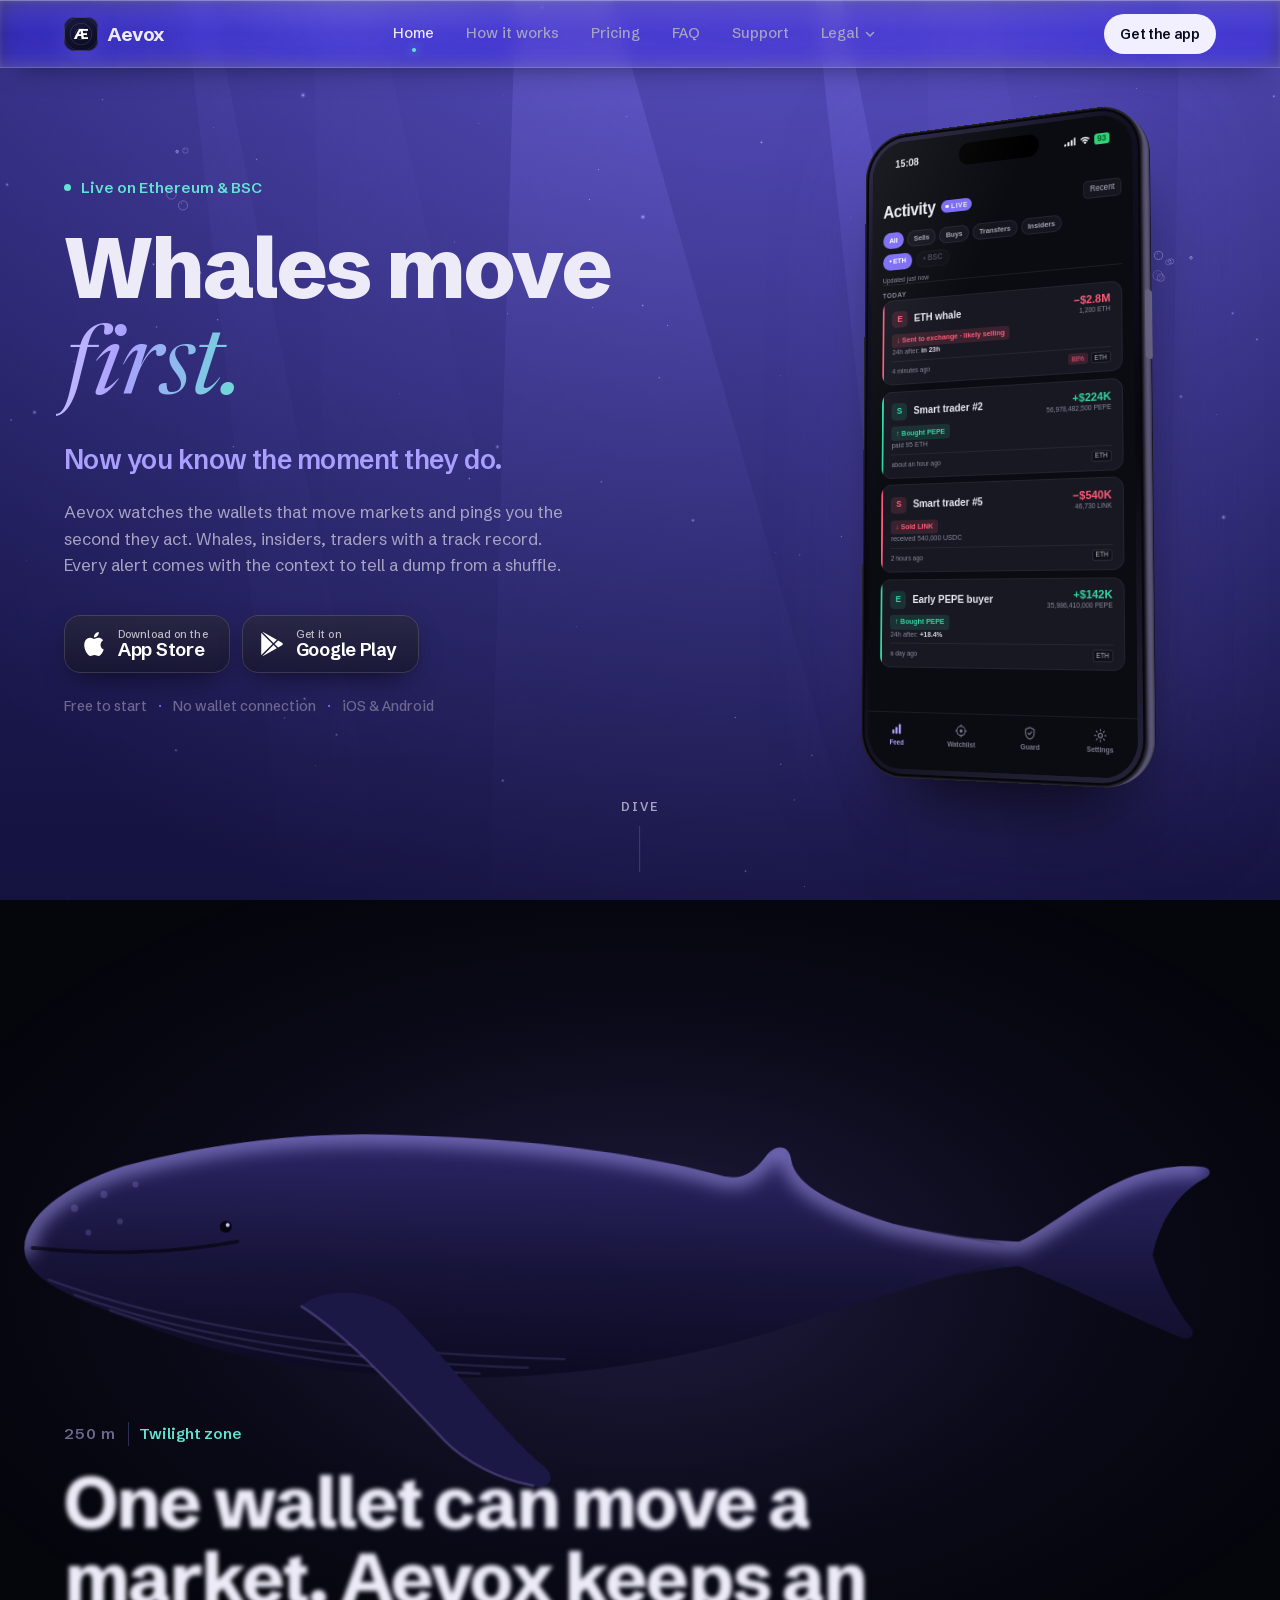
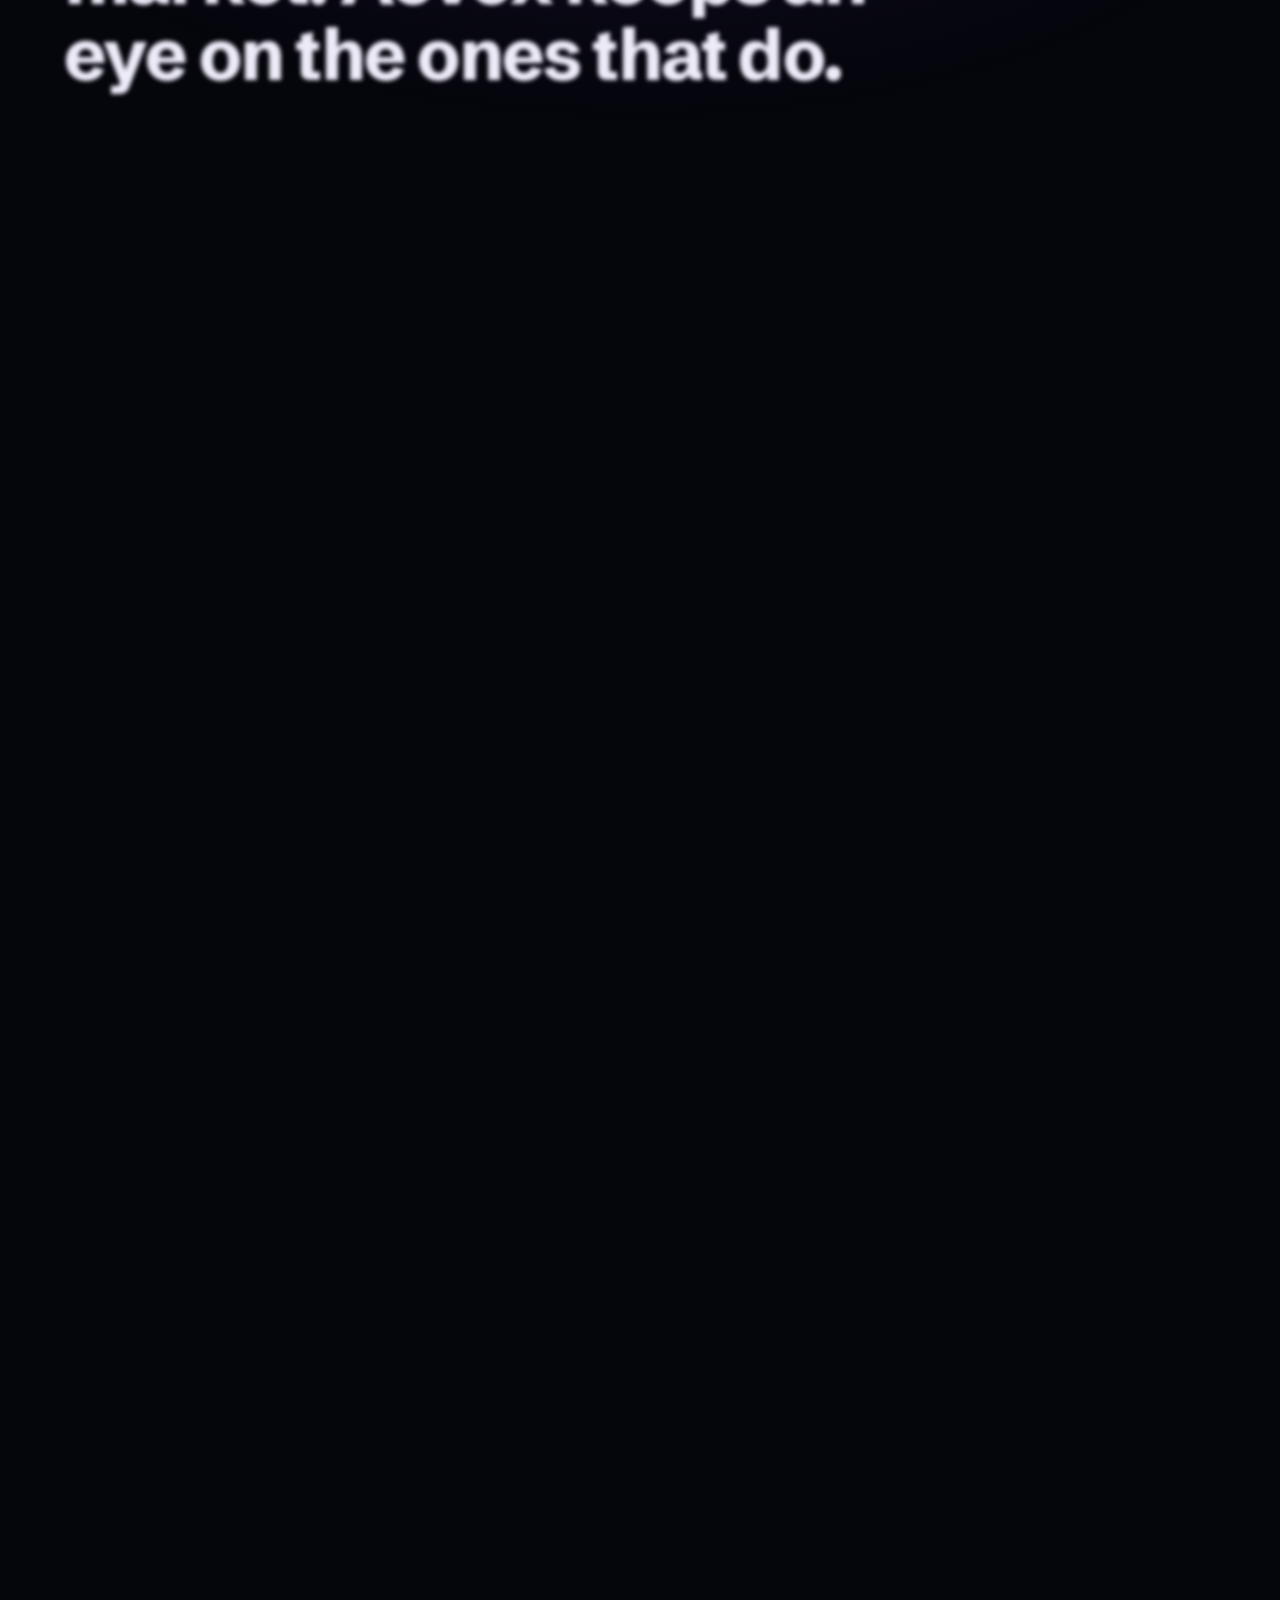
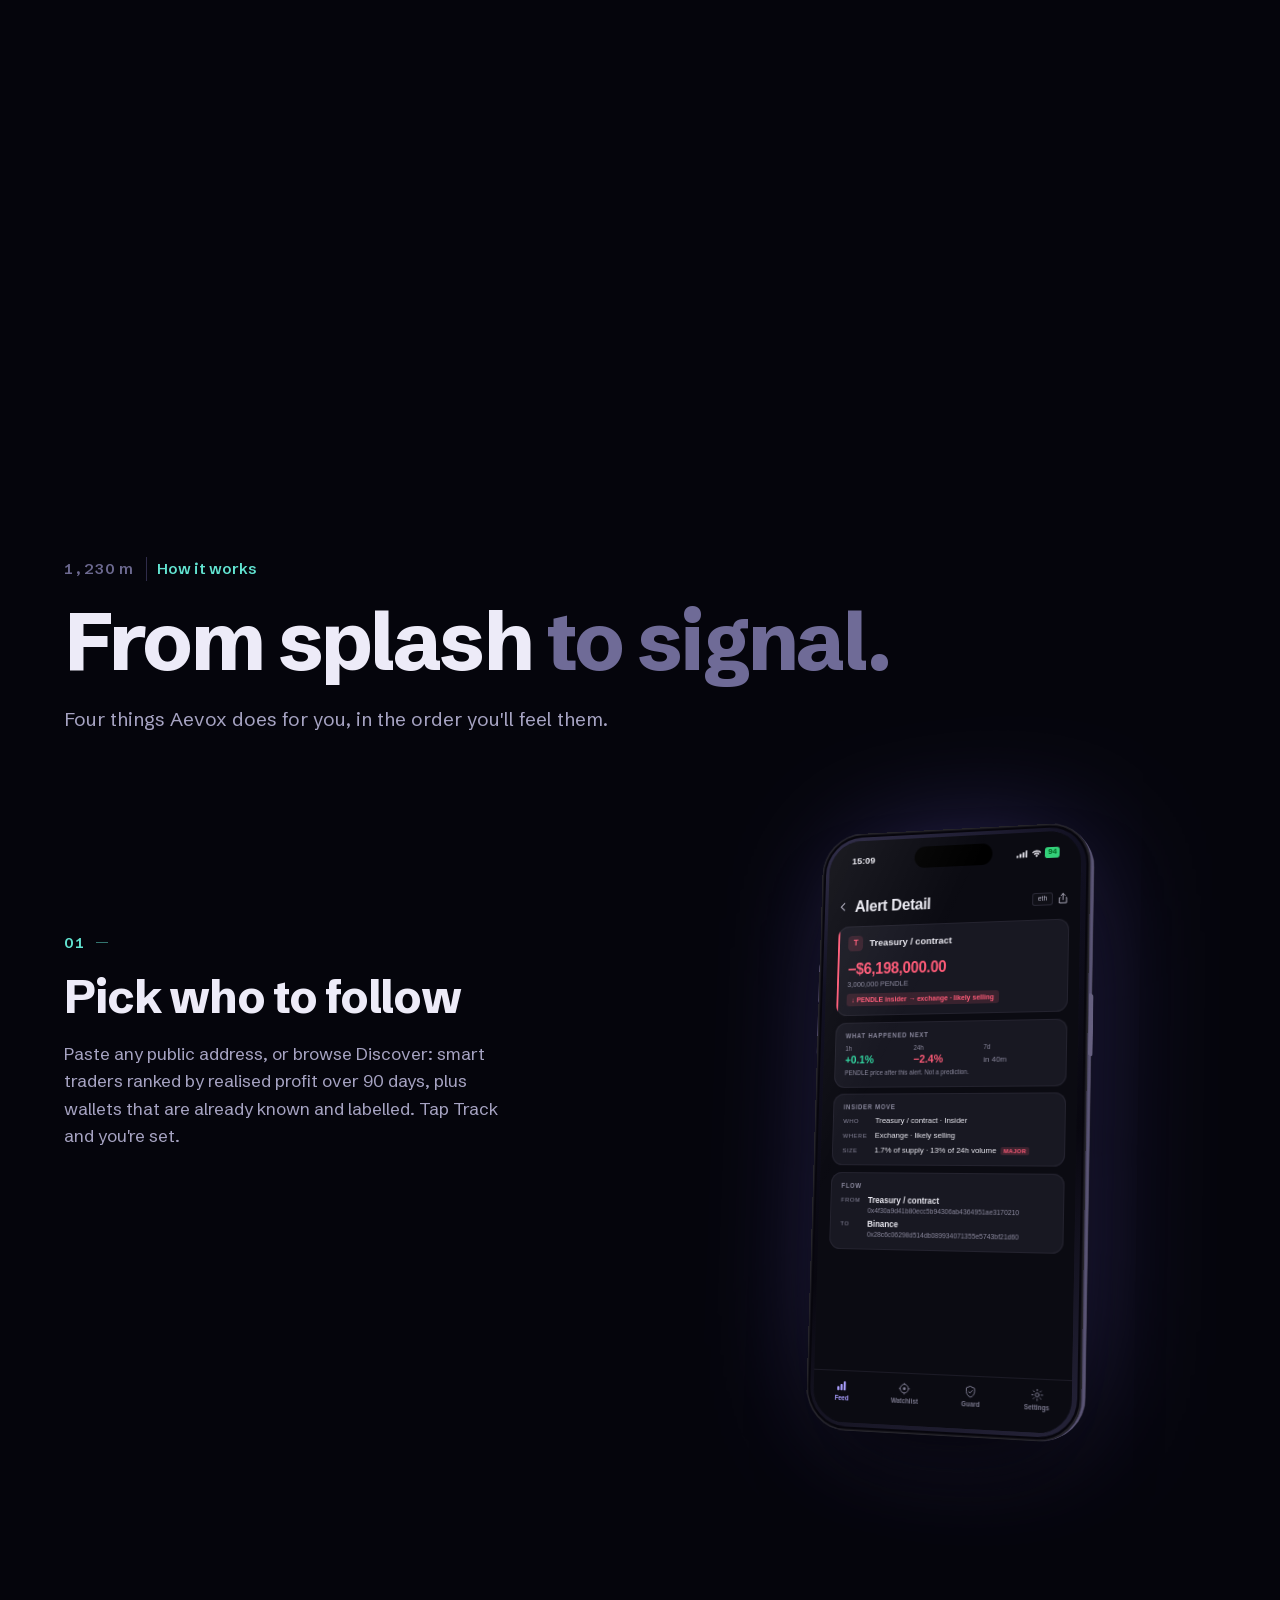
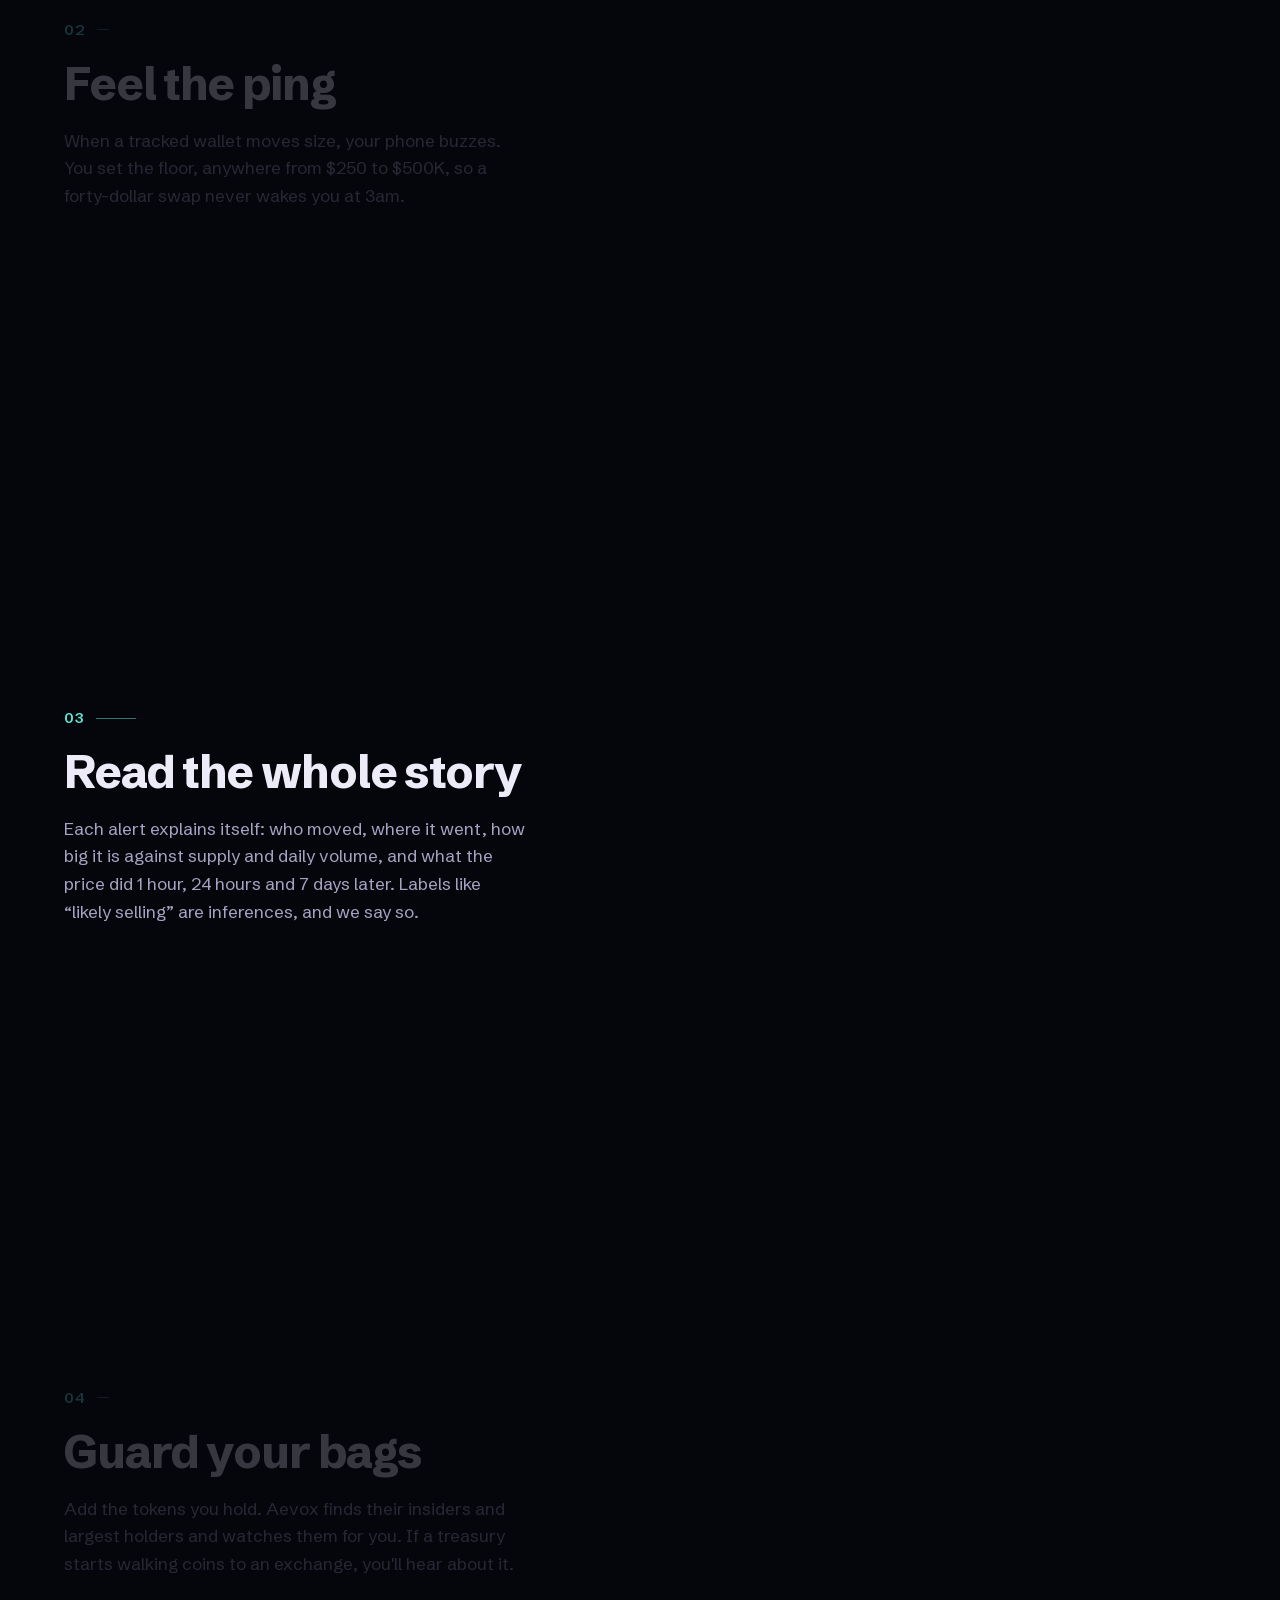
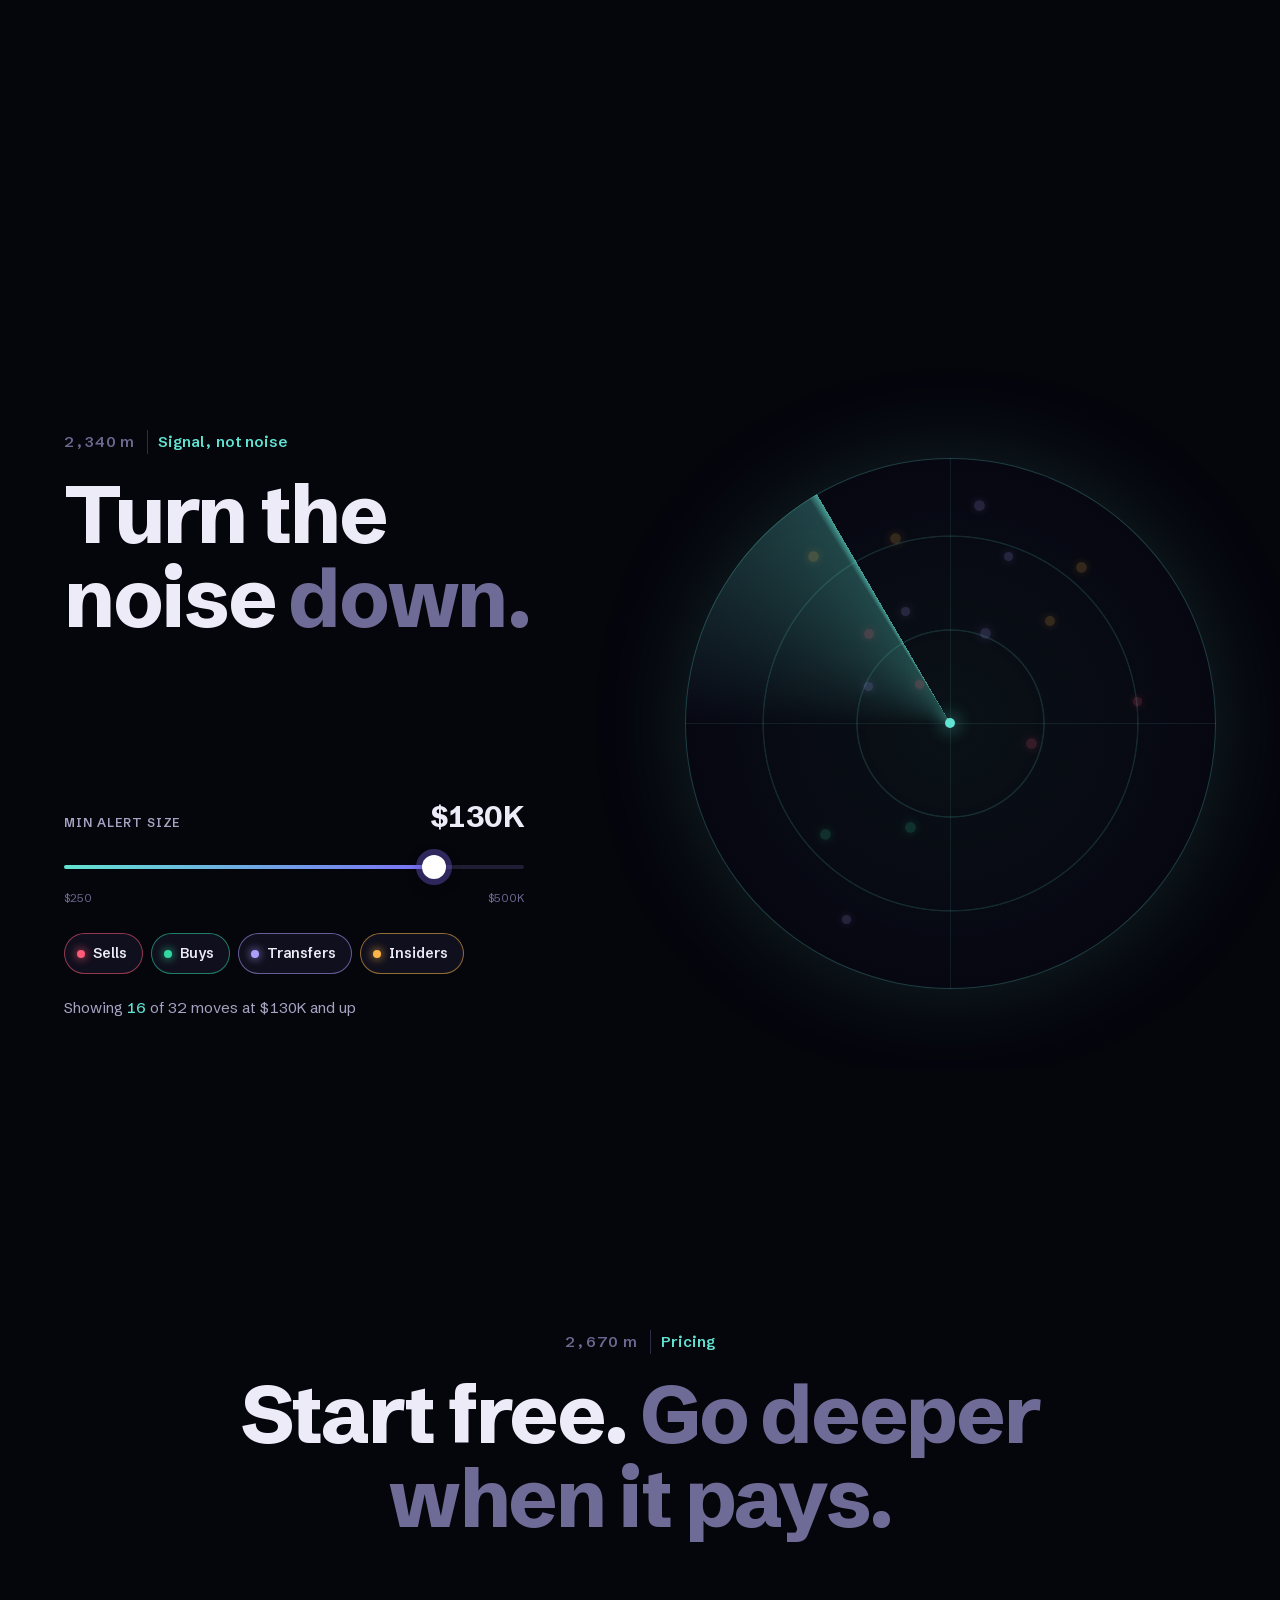
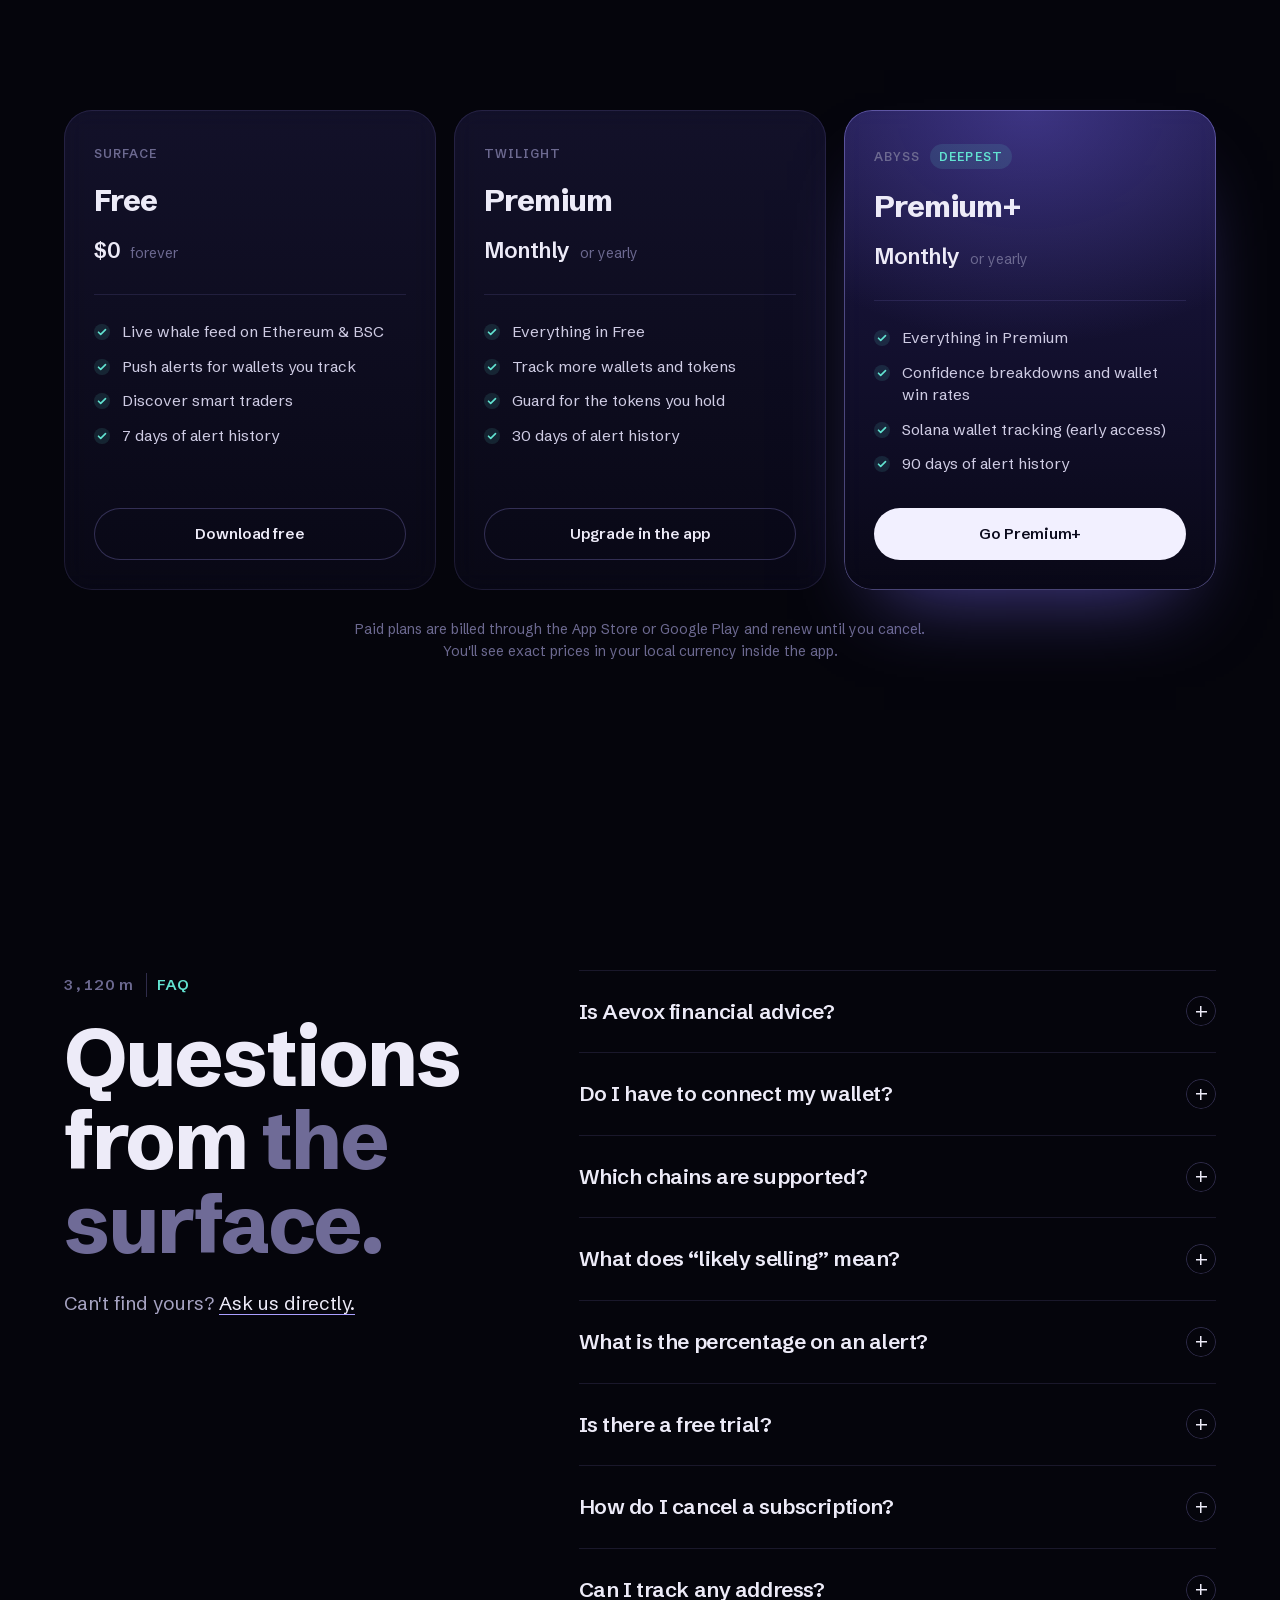
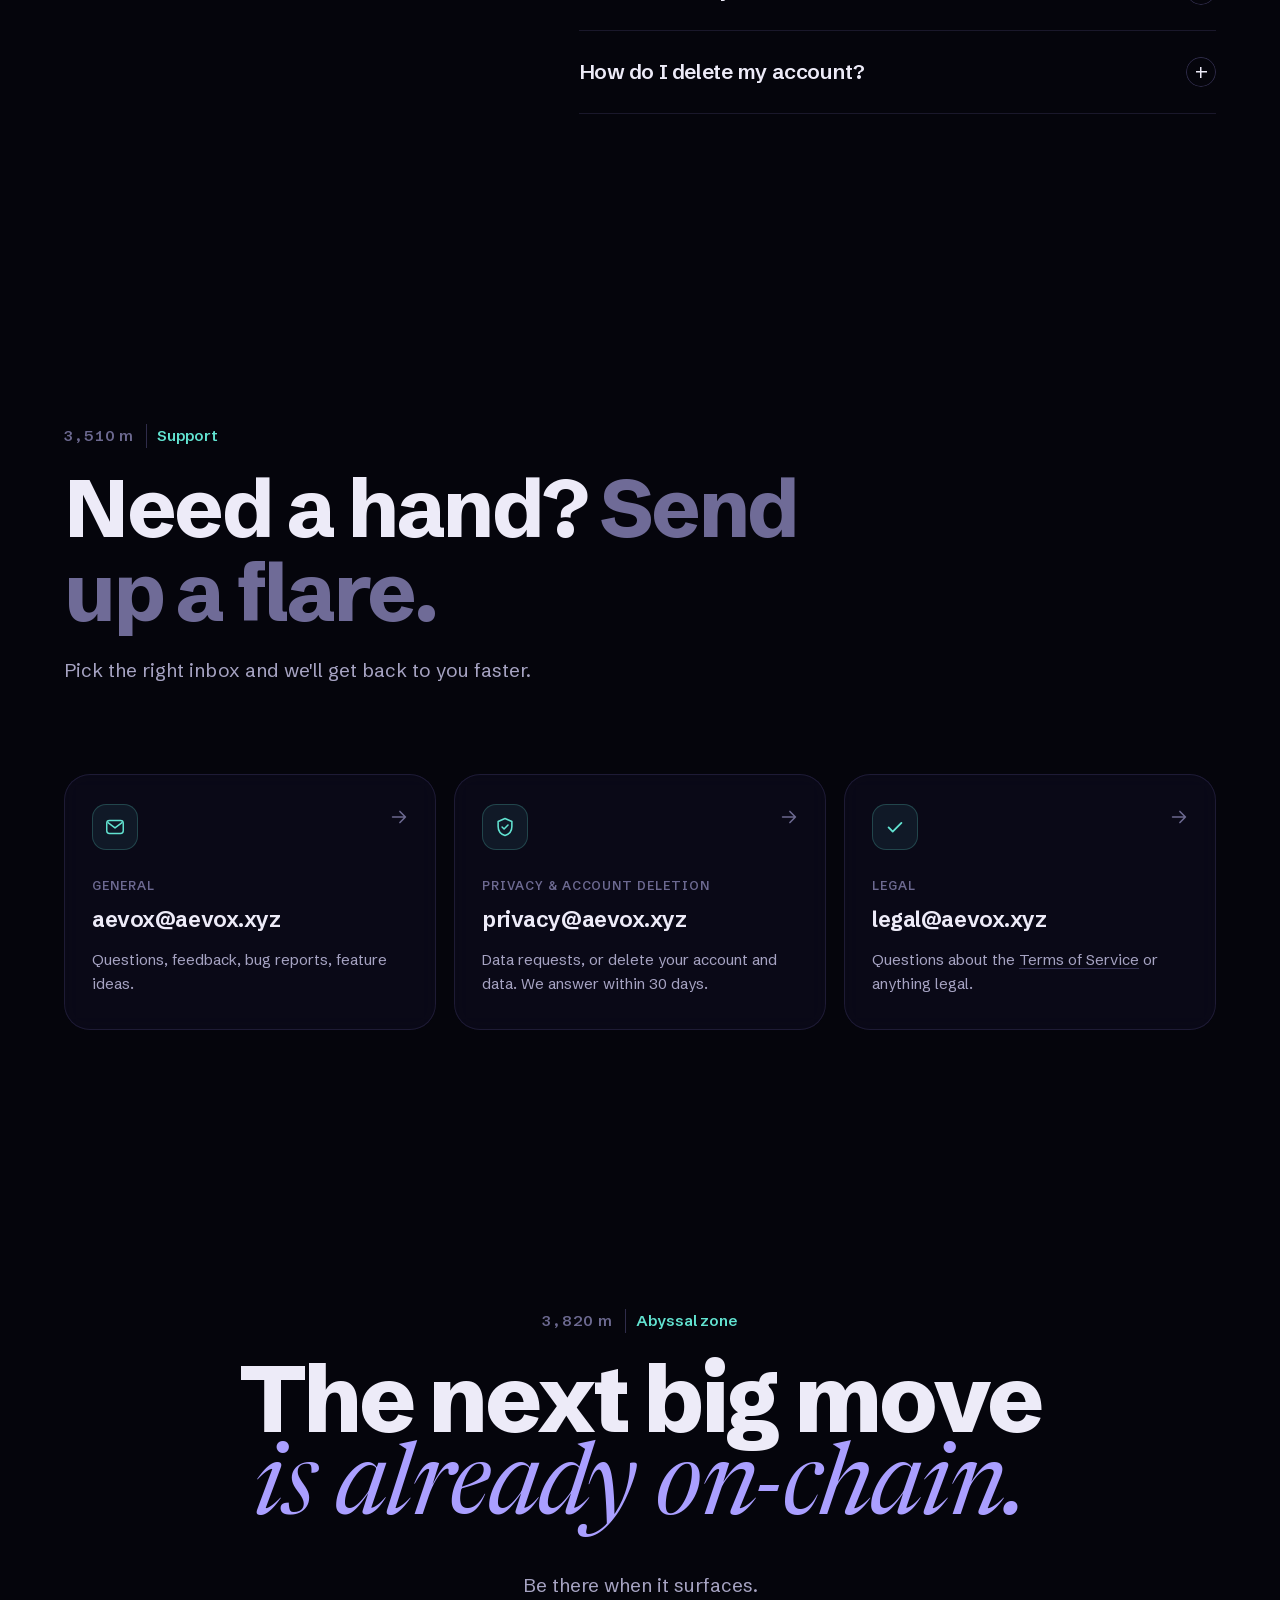
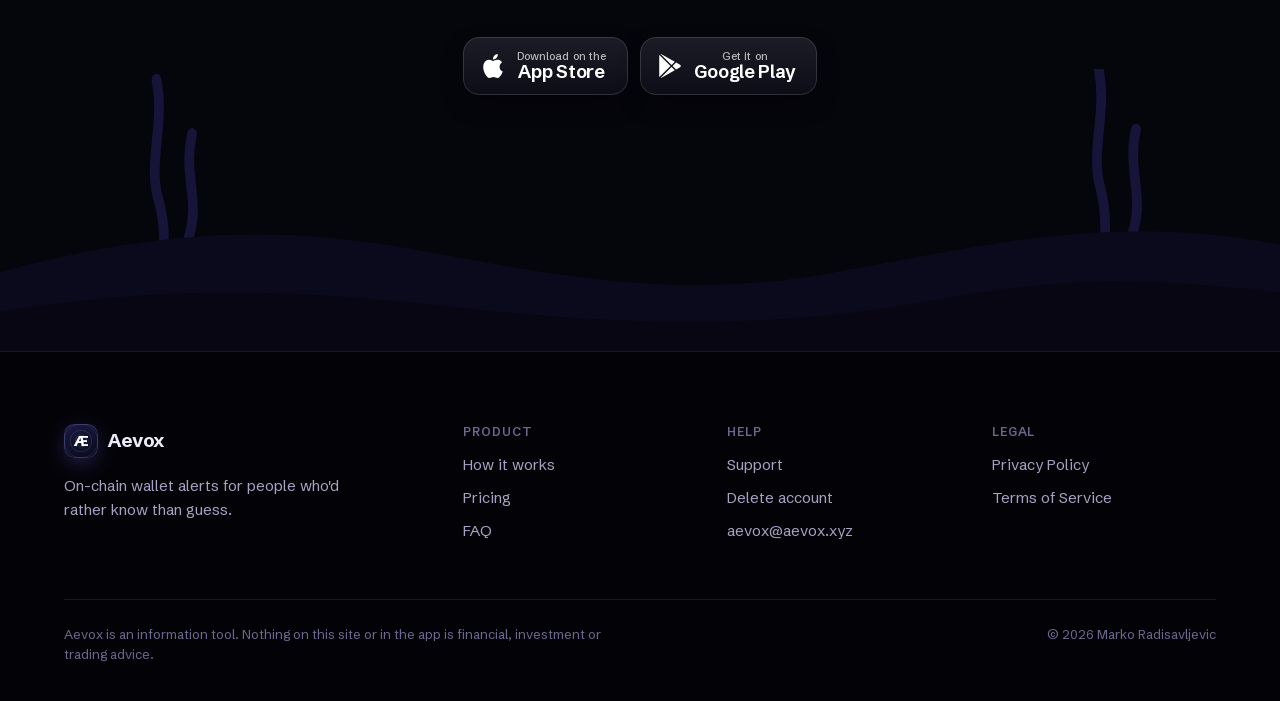
==== commit 07730577: "Lighter hero phone on mobile and cache-busting asset versions On phones the hero phone uses a single" ====
--- a/index.html
+++ b/index.html
@@ -23,8 +23,8 @@
   <link rel="apple-touch-icon" href="/assets/img/apple-touch-icon.png">
   <link rel="preload" href="/assets/fonts/schibsted-grotesk.woff2" as="font" type="font/woff2" crossorigin>
   <link rel="preload" href="/assets/fonts/newsreader-italic.woff2" as="font" type="font/woff2" crossorigin>
-  <link rel="stylesheet" href="/assets/css/site.css">
-  <link rel="stylesheet" href="/assets/css/home.css">
+  <link rel="stylesheet" href="/assets/css/site.css?v=20261101b">
+  <link rel="stylesheet" href="/assets/css/home.css?v=20261101b">
 </head>
 
 <body class="home">
@@ -526,7 +526,7 @@
     </div>
   </footer>
 
-  <script src="/assets/js/site.js" defer></script>
-  <script src="/assets/js/home.js" defer></script>
+  <script src="/assets/js/site.js?v=20261101b" defer></script>
+  <script src="/assets/js/home.js?v=20261101b" defer></script>
 </body>
 </html>
--- a/assets/css/site.css
+++ b/assets/css/site.css
@@ -73,7 +73,6 @@
   -moz-osx-font-smoothing: grayscale;
   overflow-x: hidden;
 }
-body.menu-open { overflow: hidden; }
 
 img, svg { display: block; max-width: 100%; }
 a { color: inherit; }
@@ -263,43 +262,47 @@
 .nav-toggle[aria-expanded="true"] span:first-child { top: 21.5px; transform: rotate(45deg); }
 .nav-toggle[aria-expanded="true"] span:last-child { top: 21.5px; transform: rotate(-45deg); }
 
-/* Mobile menu */
+/* Mobile menu: a compact liquid-glass panel under the hamburger */
 .mobile-menu {
-  position: fixed; inset: 0; z-index: 99;
-  display: flex; flex-direction: column; justify-content: space-between;
-  padding: calc(var(--nav-h) + 28px) var(--gutter) max(28px, env(safe-area-inset-bottom));
+  position: fixed; z-index: 99;
+  top: calc(var(--nav-h) + 10px); right: 12px;
+  width: min(290px, calc(100vw - 24px));
+  max-height: calc(100vh - var(--nav-h) - 24px); overflow-y: auto;
+  padding: 8px; border-radius: 24px;
   background:
-    radial-gradient(120% 60% at 100% 0%, rgba(124, 108, 246, 0.22), transparent 60%),
-    #05050d;
-  clip-path: circle(0 at calc(100% - var(--gutter) - 22px) calc(var(--nav-h) / 2));
-  visibility: hidden;
-  transition: clip-path 0.7s var(--ease-in-out), visibility 0s linear 0.7s;
+    linear-gradient(180deg, rgba(255, 255, 255, 0.12) 0%, rgba(255, 255, 255, 0.03) 40%, rgba(255, 255, 255, 0.05) 100%),
+    rgba(16, 14, 40, 0.55);
+  -webkit-backdrop-filter: blur(24px) saturate(190%) brightness(1.05);
+  backdrop-filter: blur(24px) saturate(190%) brightness(1.05);
+  box-shadow:
+    inset 0 1px 0 rgba(255, 255, 255, 0.3),
+    inset 0 0 0 1px rgba(255, 255, 255, 0.1),
+    inset 0 -14px 24px -18px rgba(170, 159, 255, 0.5),
+    0 24px 60px -20px rgba(0, 0, 0, 0.85);
+  transform-origin: calc(100% - 24px) 0;
+  opacity: 0; visibility: hidden; pointer-events: none;
+  transform: translateY(-8px) scale(0.94);
+  transition: opacity 0.25s ease, transform 0.35s var(--ease-out), visibility 0s linear 0.35s;
 }
 .mobile-menu.is-open {
-  clip-path: circle(150% at calc(100% - var(--gutter) - 22px) calc(var(--nav-h) / 2));
-  visibility: visible;
-  transition: clip-path 0.8s var(--ease-in-out), visibility 0s;
-}
-.mobile-menu ol { list-style: none; margin: 0; padding: 0; counter-reset: m; }
-.mobile-menu li { overflow: hidden; border-bottom: 1px solid var(--line); }
+  opacity: 1; visibility: visible; pointer-events: auto; transform: none;
+  transition: opacity 0.25s ease, transform 0.45s var(--ease-out), visibility 0s;
+}
+.mobile-menu ol { list-style: none; margin: 0; padding: 0; }
 .mobile-menu li a {
-  display: flex; align-items: baseline; gap: 14px; padding: 14px 0;
-  font-size: clamp(30px, 9vw, 44px); font-weight: 700; letter-spacing: -0.02em; text-decoration: none;
-  transform: translateY(110%); transition: transform 0.7s var(--ease-out);
-}
-.mobile-menu li a::before {
-  counter-increment: m; content: "0" counter(m);
-  font: 600 13px var(--mono); color: var(--faint); letter-spacing: 0.02em;
-}
-.mobile-menu.is-open li a { transform: none; }
-.mobile-menu.is-open li:nth-child(1) a { transition-delay: 0.18s; }
-.mobile-menu.is-open li:nth-child(2) a { transition-delay: 0.23s; }
-.mobile-menu.is-open li:nth-child(3) a { transition-delay: 0.28s; }
-.mobile-menu.is-open li:nth-child(4) a { transition-delay: 0.33s; }
-.mobile-menu.is-open li:nth-child(5) a { transition-delay: 0.38s; }
-.mobile-menu-legal { display: flex; gap: 20px; margin: 22px 0; }
-.mobile-menu-legal a { color: var(--muted); font-size: 15px; text-decoration: none; }
+  display: block; padding: 11px 14px; border-radius: 14px;
+  font-size: 17px; font-weight: 600; letter-spacing: -0.01em; text-decoration: none;
+  transition: background-color 0.2s;
+}
+.mobile-menu li a:active, .mobile-menu li a:hover { background: rgba(255, 255, 255, 0.08); }
+.mobile-menu-legal { display: flex; gap: 16px; margin: 6px 0 10px; padding: 10px 14px 0; border-top: 1px solid rgba(255, 255, 255, 0.1); }
+.mobile-menu-legal a { color: var(--muted); font-size: 13.5px; text-decoration: none; }
 .mobile-menu-legal a:hover { color: var(--text); }
+.mobile-menu .store-row { gap: 6px; flex-wrap: nowrap; }
+.mobile-menu .store-btn { flex: 1 1 0; min-width: 0; height: 42px; padding: 0 10px; gap: 7px; border-radius: 13px; justify-content: center; }
+.mobile-menu .store-btn svg { width: 17px; height: 17px; }
+.mobile-menu .store-btn small { display: none; }
+.mobile-menu .store-btn b { font-size: 13.5px; }
 
 @media (max-width: 960px) {
   .nav-links { display: none; }
--- a/assets/css/home.css
+++ b/assets/css/home.css
@@ -195,6 +195,23 @@
   .hero { padding-top: calc(var(--nav-h) + 28px); padding-bottom: 110px; }
   .hero-inner { grid-template-columns: 1fr; text-align: left; }
   .hero-stage { --pw: min(68vw, 290px); margin-top: 24px; }
+  /* Phones: one flat layer with a painted edge instead of 16 stacked 3D slices,
+     and no live blur behind the bubble. Much cheaper for a phone GPU while scrolling. */
+  .hero-stage .phone {
+    transform-style: flat;
+    transform: perspective(1200px) rotateY(-12deg) rotateX(4deg);
+    box-shadow:
+      inset 0 0 0 1.5px rgba(255, 255, 255, 0.12),
+      inset 0 0 0 4px #07060d,
+      2px 0 0 hsl(250 14% 42%),
+      4px 1px 0 hsl(250 14% 34%),
+      6px 1px 0 hsl(250 14% 28%),
+      8px 2px 0 hsl(250 14% 22%),
+      0 40px 70px -30px rgba(0, 0, 0, 0.9);
+  }
+  .hero-stage .phone-sides { display: none; }
+  .hero-stage .phone-holder { will-change: auto; }
+  .float-alert { -webkit-backdrop-filter: none; backdrop-filter: none; background: rgba(22, 20, 50, 0.96); }
   .float-alert { left: 0; top: 8%; }
   .dive-cue { display: none; }
 }
@@ -499,21 +516,25 @@
   .step-dots { display: flex; gap: 6px; margin-top: 16px; }
   .step-dots li { width: 6px; height: 6px; border-radius: 6px; background: var(--line-strong); transition: width 0.5s var(--ease-out), background-color 0.5s; }
   .step-dots li.is-active { width: 22px; background: var(--teal); }
-  .how-caption { display: block; position: relative; width: 100%; margin-top: 14px; min-height: 170px; }
-  .how-caption > div { position: absolute; inset: 0 0 auto; opacity: 0; transform: translateY(14px); transition: opacity 0.5s, transform 0.7s var(--ease-out); }
-  .how-caption > div.is-active { opacity: 1; transform: none; transition-delay: 0.15s; }
+  /* all four captions share one grid cell, so the box always has a real height,
+     and the caption gets its own compositing layer so iOS Safari repaints it while scrolling */
+  .how-caption {
+    display: grid; position: relative; z-index: 5; width: 100%; margin-top: 14px;
+    -webkit-transform: translateZ(0); transform: translateZ(0);
+  }
+  .how-caption > div { grid-area: 1 / 1; opacity: 0; transition: opacity 0.45s ease; will-change: opacity; }
+  .how-caption > div.is-active { opacity: 1; }
   .how-caption h3 { font-size: 26px; line-height: 1.1; letter-spacing: -0.02em; font-weight: 750; }
   .how-caption p { margin-top: 8px; color: var(--muted); font-size: 15.5px; line-height: 1.5; }
   .how-caption .step-num { margin-bottom: 8px; }
   /* the real steps become invisible scroll triggers that sit under the pinned stage */
-  .steps { position: relative; z-index: 1; margin-top: calc((100svh - var(--nav-h)) * -1); }
+  .steps { position: relative; z-index: 1; margin-top: calc((100vh - var(--nav-h)) * -1); margin-top: calc((100svh - var(--nav-h)) * -1); }
   .step, .step:first-child, .step:last-child, .step.is-active { min-height: 70vh; padding: 0; opacity: 0; pointer-events: none; }
   .step:first-child { min-height: 40vh; }
 }
 @media (max-width: 900px) and (max-height: 640px) {
-  .how-caption p { display: none; }
-  .how-caption h3 { font-size: 22px; }
-  .how-caption { min-height: 80px; }
+  .how-caption h3 { font-size: 21px; }
+  .how-caption p { font-size: 14px; line-height: 1.45; margin-top: 6px; }
 }
 
 /* ---------- Signal / sonar ---------- */
